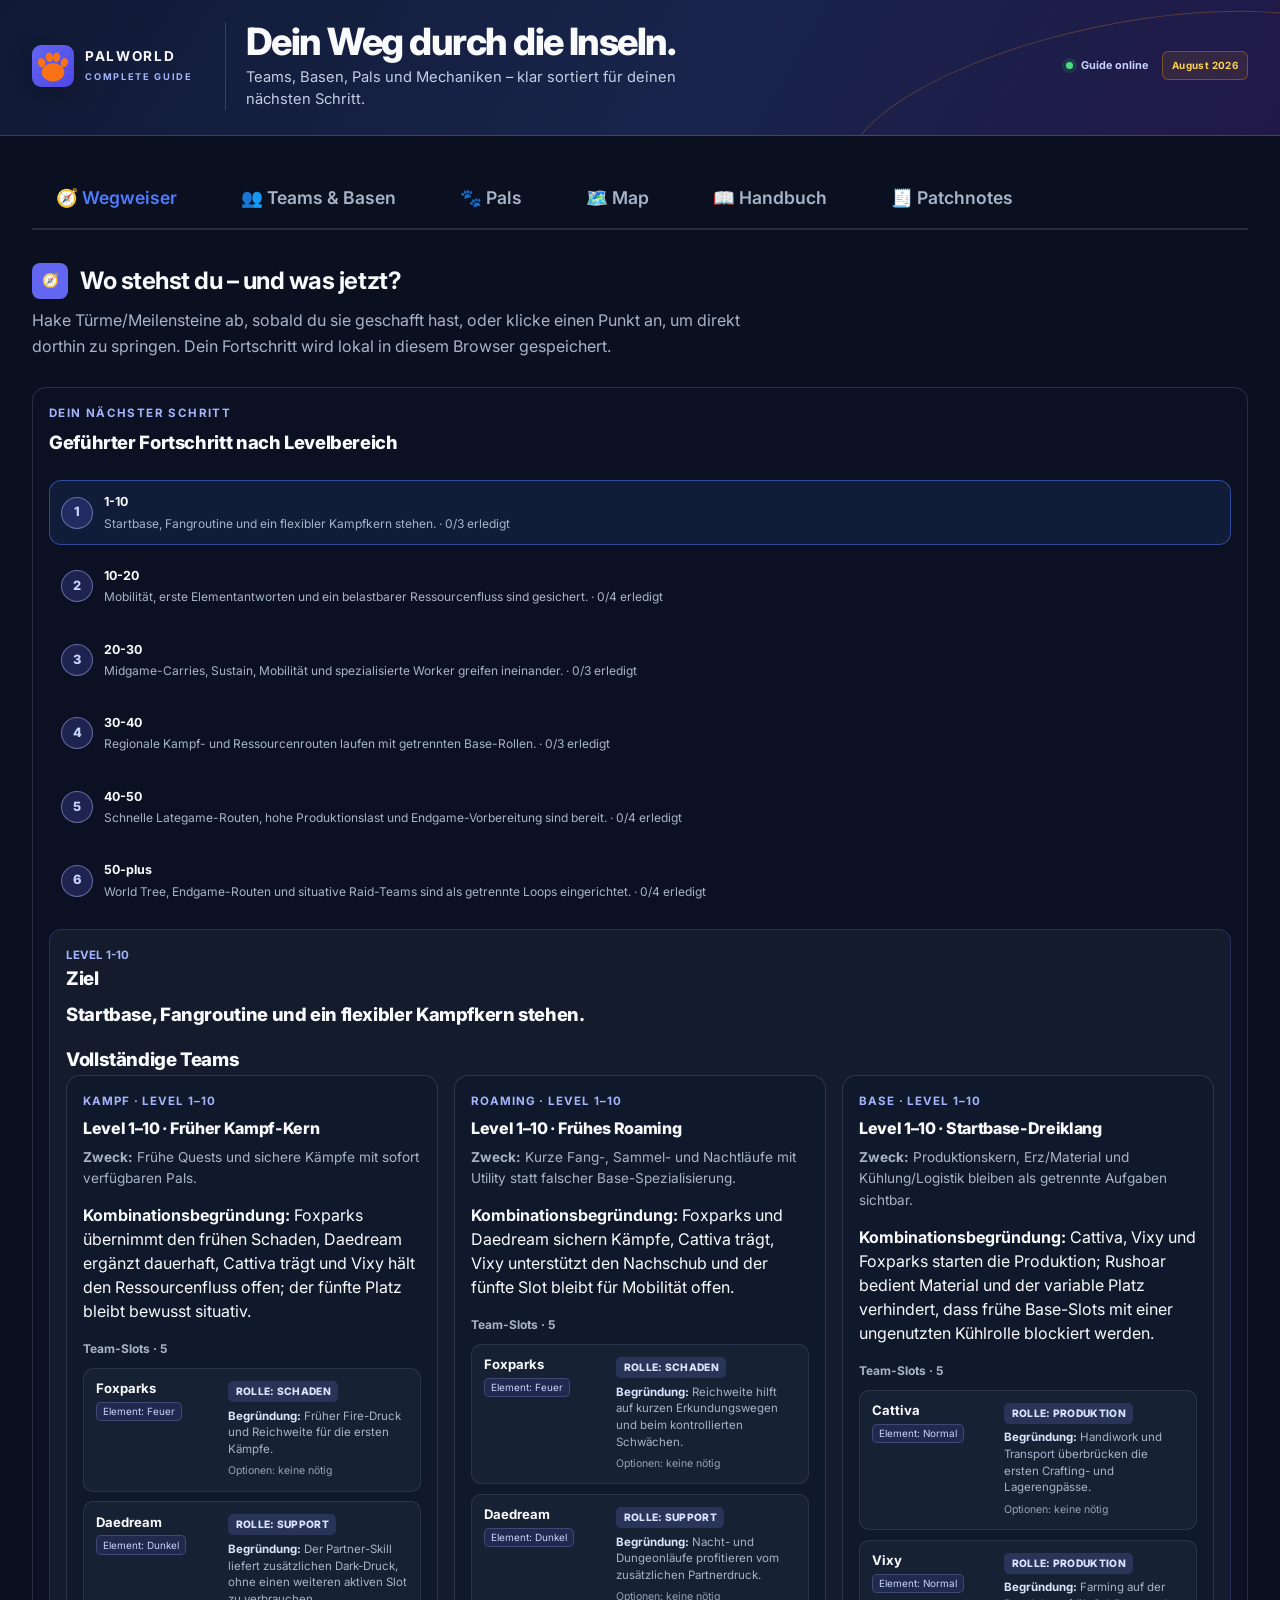
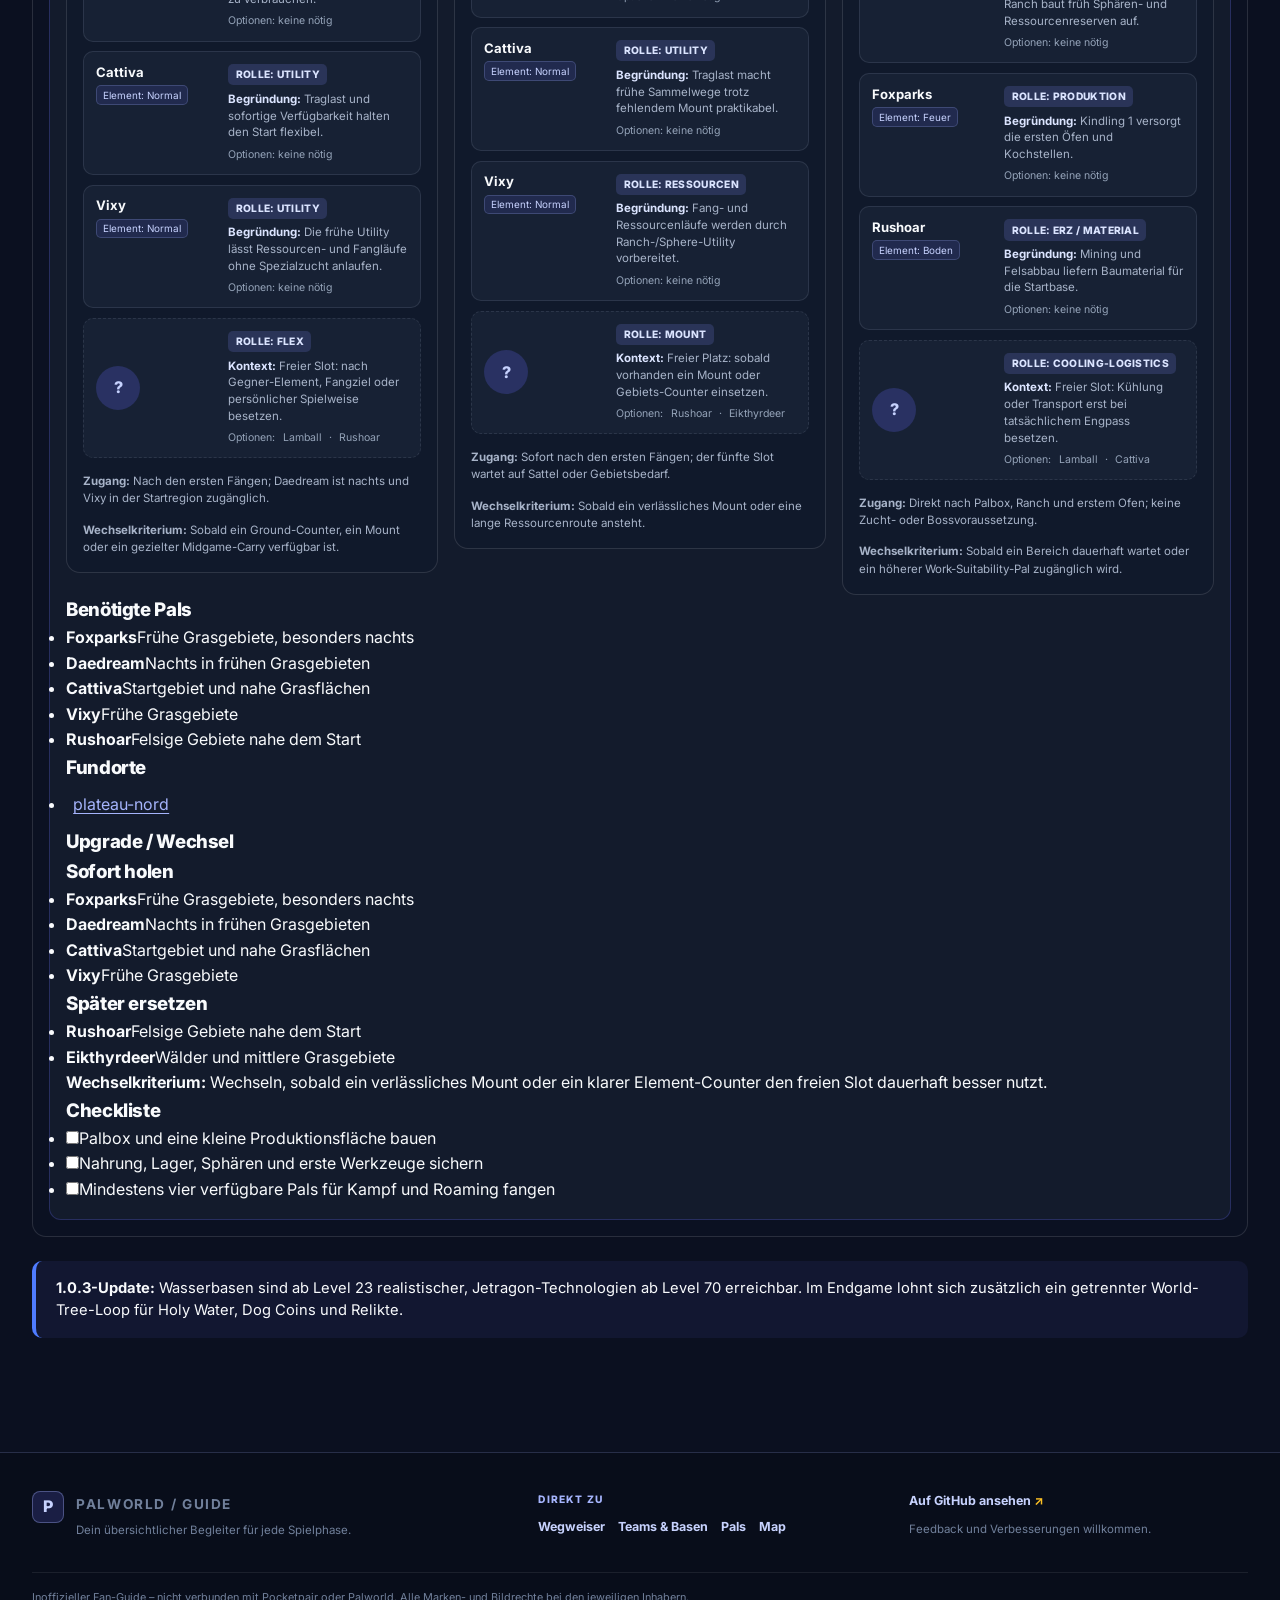
==== index.html @ 23f71d68 "fix: update consolidated base planner references" ====
<!DOCTYPE html>
<html lang="de">
<head>
    <meta charset="UTF-8">
    <meta name="viewport" content="width=device-width, initial-scale=1.0">
    <title>Palworld Komplett-Guide</title>
    <meta name="description" content="Team, Base, Standorte & Mechaniken – plus persönlicher Wegweiser durch die Hauptquest.">
    <meta name="theme-color" content="#6366F1">

    <link rel="icon" href="favicon.ico" sizes="any">
    <link rel="icon" type="image/svg+xml" href="assets/icon.svg">
    <link rel="apple-touch-icon" href="assets/icons/icon-180.png">
    <link rel="manifest" href="manifest.json">

    <link rel="preconnect" href="https://fonts.googleapis.com">
    <link rel="preconnect" href="https://fonts.gstatic.com" crossorigin>
    <link rel="stylesheet" href="https://fonts.googleapis.com/css2?family=Inter:wght@400;500;600;700;800&display=swap">
    <link rel="stylesheet" href="css/style.css">
</head>
<body>
    <header class="site-header">
        <div class="header-shell">
            <a class="site-brand" href="#wegweiser" aria-label="Palworld Guide – Startseite">
                <img src="assets/icon.svg" alt="" aria-hidden="true">
                <span><strong>PALWORLD</strong><small>COMPLETE GUIDE</small></span>
            </a>
            <div class="header-status" aria-label="Guide-Status">
                <span class="status-dot" aria-hidden="true"></span>
                <span>Guide online</span>
                <b>August 2026</b>
            </div>
            <div class="header-copy">
                <h1>Dein Weg durch die Inseln.</h1>
                <p>Teams, Basen, Pals und Mechaniken – klar sortiert für deinen nächsten Schritt.</p>
            </div>
        </div>
    </header>

    <div class="container">
        <div class="tabs">
            <button class="tab-btn active" onclick="switchTab('wegweiser')">🧭 Wegweiser</button>
            <button class="tab-btn" onclick="switchTab('teams')">👥 Teams &amp; Basen</button>
            <button class="tab-btn" onclick="switchTab('pals')">🐾 Pals</button>
            <button class="tab-btn" onclick="switchTab('locations')">🗺️ Map</button>
            <button class="tab-btn" onclick="switchTab('handbook')">📖 Handbuch</button>
            <button class="tab-btn" onclick="switchTab('patchnotes')">🧾 Patchnotes</button>
        </div>

        <!-- TAB: WEGWEISER (Questfortschritt & nächste Schritte) -->
        <div id="wegweiser" class="tab-content active">
            <h2 class="stage-title" style="margin-bottom: 0.5rem;">
                <div class="stage-badge" style="background:#6366F1;">🧭</div>
                Wo stehst du – und was jetzt?
            </h2>
            <p class="hb-intro">
                Hake Türme/Meilensteine ab, sobald du sie geschafft hast, oder klicke einen Punkt an, um direkt dorthin zu springen.
                Dein Fortschritt wird lokal in diesem Browser gespeichert.
            </p>
            <section class="level-guide-panel" aria-labelledby="levelGuideTitle">
                <div class="level-guide-panel-header">
                    <div>
                        <p class="section-eyebrow">DEIN NÄCHSTER SCHRITT</p>
                        <h2 id="levelGuideTitle">Geführter Fortschritt nach Levelbereich</h2>
                    </div>
                </div>
                <div id="guideRoadmapHost" class="guide-roadmap" aria-label="Guide-Roadmap"></div>
                <div id="levelGuideHost" aria-live="polite"></div>
            </section>
            <div class="callout callout-info guide-update-note"><strong>1.0.3-Update:</strong> Wasserbasen sind ab Level 23 realistischer, Jetragon-Technologien ab Level 70 erreichbar. Im Endgame lohnt sich zusätzlich ein getrennter World-Tree-Loop für Holy Water, Dog Coins und Relikte.</div>

        </div>

        <!-- TAB: TEAM BUILDS -->
        <div id="teams" class="tab-content">
            <section class="level-team-guide" aria-labelledby="levelTeamTitle">
                <div class="level-team-guide-header">
                    <div>
                        <p class="section-eyebrow">DEIN STANDARD-SETUP</p>
                        <h2 id="levelTeamTitle">Kampfteam nach Phase</h2>
                        <p class="hb-intro">Baue einen stabilen Kern und tausche nur einzelne Slots aus</p>
                    </div>
                </div>
                <div id="teamProgressHost" class="team-progress" aria-live="polite"></div>
            </section>
            <section class="base-planner-section" aria-labelledby="basePlannerSectionTitle">
                <h2 id="basePlannerSectionTitle" class="secondary-section-heading">Base-Planer</h2>
                <div class="base-planner-hero" aria-labelledby="basePlannerTitle">
                    <div><p class="section-eyebrow">PATCH 1.0+ · META-SETUPS</p><h3 id="basePlannerTitle">Wie viele Basen brauchst du wirklich?</h3><p>Wähle deine Anzahl an Basen. Du bekommst eine klare Rollenverteilung, passende Worker und ein Layout, das nicht an jeder Aufgabe gleichzeitig hängen bleibt.</p></div>
                    <div id="basePlanControls" class="base-plan-controls" role="group" aria-label="Anzahl der Basen"></div>
                </div>
                <div id="basePlanHost" aria-live="polite"></div>
                <div class="base-plan-legend" aria-label="Legende für Worker-Anweisungen">
                    <strong>Legende:</strong> ⛏️ Mining · ⚡ Strom · 🔥 Feuer/Öfen · 🛠️ Handwerk · 🌱 Pflanzen · 💧 Bewässerung · 📦 Transport · 🥚 Ranch · 🧪 Medizin · ❄️ Kühlung · 🌲 Holz · ✅ aktiv · ⛔ aus · 🔁 Reserve · 📍 Zielbereich
                </div>
                <div class="callout callout-info base-plan-food-note"><strong>🍲 Worker-Food:</strong> Salat aus 2× Salat + 2× Tomate am Kochtopf oder an der elektrischen Küche produzieren; in der Produktionsbase kochen und in den Futtertrog legen. Die Zuchtbase nutzt ihre Plantagen primär für Kuchen.</div>
                <div class="callout callout-info base-plan-disclaimer"><strong>Meta-Hinweis:</strong> „Beste“ Worker hängen auch von Laufwegen, Food-Kosten und Verfügbarkeit ab. Die Werte zeigen natürliche 1.0+-Spitzenwerte; Kondensation und Handbooks kommen obendrauf.</div>
            </section>
        </div>
        <!-- TAB: PALS DATABASE -->
        <div id="pals" class="tab-content">
            <p class="hb-intro">
                Das komplette Palworld-Roster – alle Pals inkl. aller Elementar-Varianten (Ignis/Cryst/Lux/Noct/Terra/
                Aqua/Primo/Botan/Gild/Ryu/Libero) mit Typ, Tier, Spielphase, Partner-Skill, Arbeits-Eignung und Fundort.
                Filterbar nach Typ, Spielphase und Nutzungskontext, sortierbar auch nach einzelner Fähigkeit.
                Das ⭐-Badge markiert ausschließlich eine aktuelle, normalisierte Meta-Empfehlung; neutrale Roster-Einträge bleiben Referenzdaten.
            </p>
            <p class="pal-meta-banner"><strong>Patch 1.0.3 / 1.0+</strong> · geprüft am 2026-08-30 · Quellenstatus und Detailansicht sind pro Pal verlinkt.</p>

            <div class="pal-panel-tabs" role="tablist" aria-label="Pal-Datenbank Ansichten">
                <button class="filter-chip active" data-pal-panel="rosterPanel" role="tab" aria-selected="true" onclick="switchPalPanel('rosterPanel', this)">📚 Vollständiger Roster</button>
                <button class="filter-chip" data-pal-panel="jobTierlistPanel" role="tab" aria-selected="false" onclick="switchPalPanel('jobTierlistPanel', this)">🏆 Job-Tierlist</button>
            </div>

            <div id="rosterPanel" class="pal-panel active">
            <div class="pals-filter-bar">
                <input type="text" id="palSearchInput" class="pals-search" aria-label="Pal-Suche" placeholder="🔍 Pal suchen…" oninput="filterPalsTable()">
                <select id="palTypeFilter" class="pals-select" aria-label="Pal-Typ filtern" onchange="filterPalsTable()">
                    <option value="all">Alle Typen</option>
                </select>
                <select id="palSortSelect" class="pals-select" aria-label="Pals sortieren" onchange="filterPalsTable()">
                    <option value="name">Sortieren: Name (A–Z)</option>
                    <option value="tier">Sortieren: Tier (S→C)</option>
                </select>
                <div class="pals-goal-chips">
                    <button class="filter-chip active" data-goal="all" onclick="setPalGoalFilter('all', this)">Alle Ziele</button>
                    <button class="filter-chip" data-goal="combat" onclick="setPalGoalFilter('combat', this)">⚔️ Kampf</button>
                    <button class="filter-chip" data-goal="worker" onclick="setPalGoalFilter('worker', this)">🏭 Worker</button>
                    <button class="filter-chip" data-goal="mount" onclick="setPalGoalFilter('mount', this)">🐎 Mount</button>
                    <button class="filter-chip" data-goal="fang" onclick="setPalGoalFilter('fang', this)">🎯 Fangen</button>
                    <button class="filter-chip" data-goal="upgrade" onclick="setPalGoalFilter('upgrade', this)">⬆️ Team-Upgrade</button>
                </div>
                <div class="pals-stage-chips">
                    <button class="filter-chip active" data-stage="all" onclick="setPalsStageFilter('all', this)">Alle</button>
                    <button class="filter-chip" data-stage="early" onclick="setPalsStageFilter('early', this)">🔵 Early</button>
                    <button class="filter-chip" data-stage="mid" onclick="setPalsStageFilter('mid', this)">🟠 Mid</button>
                    <button class="filter-chip" data-stage="late" onclick="setPalsStageFilter('late', this)">🟣 Late</button>
                    <button class="filter-chip" data-featured="1" onclick="togglePalsFeaturedFilter(this)">⭐ Nur Guide-Picks</button>
                </div>
            </div>

            <p class="pals-count" id="palsCount"></p>

            <div class="hb-table-wrap">
                <table class="hb-table pals-master-table">
                    <thead><tr><th>Pal</th><th>Typ</th><th>Tier / Einordnung</th><th>Phase</th><th>Partner-Skill</th><th>Arbeits-Eignung</th><th>Warum / beste Nutzung</th><th>Fundort</th></tr></thead>
                    <tbody id="palsTableBody"></tbody>
                </table>
            </div>
            </div>

            <div id="jobTierlistPanel" class="pal-panel" role="tabpanel">
                <div class="job-tierlist-header">
                    <div>
                        <p class="section-eyebrow">PATCH 1.0+ · META-PRAXIS</p>
                        <h2>Top 10 Pals je Job</h2>
                        <p>Die zehn besten Optionen je Job – bewertet werden nicht nur Arbeitslevel, sondern auch Laufgeschwindigkeit, Platzbedarf, Zuverlässigkeit und Community-Erfahrung.</p>
                    </div>
                    <label class="job-tier-select">Job auswählen
                        <select id="jobTierSelect" onchange="renderJobTierlist()"></select>
                    </label>
                </div>
                <p id="jobTierlistSummary" class="job-tierlist-summary"></p>
                <p class="job-tierlist-sources">Recherche/Abgleich: <a href="https://www.palmods.gg/blog/palworld-1-0-best-base-pals" target="_blank" rel="noopener noreferrer">PalMods 1.0 Base-Pals ↗</a> · <a href="https://genshinlab.com/palworld/best-craft-base-work-pals/" target="_blank" rel="noopener noreferrer">GenshinLab 1.0.3 ↗</a> · <a href="https://mobalytics.gg/gamebase/guides/palworld-best-base-pals-early-game" target="_blank" rel="noopener noreferrer">Mobalytics Early-Game ↗</a> · <a href="https://www.pcgamer.com/games/survival-crafting/palworld-best-pals/" target="_blank" rel="noopener noreferrer">PC Gamer 1.0 ↗</a></p>
                <div class="hb-table-wrap">
                    <table class="hb-table job-tierlist-table">
                        <thead><tr><th>#</th><th>Pal</th><th>Tier</th><th>Meta-Score</th><th>Arbeitslevel</th><th>Tempo</th><th>Platz</th><th>Community</th><th>Warum?</th></tr></thead>
                        <tbody id="jobTierlistBody"></tbody>
                    </table>
                </div>
            </div>
        </div>

        <!-- TAB: BASE LOCATIONS + MAP -->
        <div id="locations" class="tab-content">
            <div class="stage-section">
                <h2 class="stage-title" style="margin-bottom: 0.5rem;">
                    <div class="stage-badge" style="background:#6366F1;">🗺️</div>
                    Map – Basen &amp; Ressourcen
                </h2>
                <p style="color: var(--text-secondary); margin-bottom: 1rem; max-width: 700px;">
                    📍 Echte Weltkarte mit Pins. Zwischen Base-Standorten und Ressourcen-Hotspots umschalten,
                    Pin oder Listenkarte anklicken für Details.
                </p>

                <div class="map-mode-toggle">
                    <button class="mode-btn active" data-layer="base" onclick="setLocationLayer('base', this)">🏠 Base-Standorte</button>
                    <button class="mode-btn" data-layer="resource" onclick="setLocationLayer('resource', this)">⛏️ Ressourcen-Locations</button>
                </div>

                <div class="map-filters" id="mapFilters">
                    <button class="filter-chip active" data-filter="all" onclick="filterLocations('all', this)">Alle (15)</button>
                    <button class="filter-chip" data-filter="early" onclick="filterLocations('early', this)">🔵 Early Game</button>
                    <button class="filter-chip" data-filter="mid" onclick="filterLocations('mid', this)">🟠 Mid Game</button>
                    <button class="filter-chip" data-filter="late" onclick="filterLocations('late', this)">🟣 Late Game</button>
                    <button class="filter-chip" data-filter="safe" onclick="filterLocations('safe', this)">🟢 Raid-sicher</button>
                </div>

                <div class="map-layout">
                    <!-- REAL MAP with overlay pins -->
                    <div class="map-panel" id="realMapPanel">
                        <div class="photo-map-wrap" id="photoMapWrap">
                            <img id="realMapImg" src="assets/images/map.jpg" width="1224" height="1225" alt="Interaktive Palworld-Weltkarte mit Base- und Ressourcen-Pins" loading="lazy" decoding="async">
                            <div id="photoPinLayer" class="photo-pin-layer"></div>
                        </div>
                        <div class="map-legend" id="mapLegend">
                            <div class="legend-item"><span class="legend-dot stage-early"></span> Early Game</div>
                            <div class="legend-item"><span class="legend-dot stage-mid"></span> Mid Game</div>
                            <div class="legend-item"><span class="legend-dot stage-late"></span> Late Game</div>
                            <div class="legend-item"><span class="legend-dot stage-safe"></span> Raid-sicher</div>
                        </div>
                        <p class="map-caption">
                            Positionierung basiert auf den echten Paldeck-Koordinaten – kann je nach Zuschnitt leicht abweichen.
                        </p>
                    </div>

                    <!-- LOCATION LIST -->
                    <div class="base-list" id="baseList"></div>
                </div>
                <p class="map-caption" id="unplottableNote" style="display:none; margin-top:0.75rem;">
                    ℹ️ Nicht auf dieser Basiskarte darstellbar (liegen außerhalb des -1000/1000-Koordinatenbereichs,
                    vermutlich Feybreak-DLC-Gebiet): <strong>Hexolite S-Tier</strong> (-1067, -1428) und
                    <strong>Hexolite A-Tier</strong> (-1331, -1288 / -1174, -1268) – je 2-3 Hexolite-Knoten + 1 Öl, keine Gegner.
                </p>

                <section class="resource-database" aria-labelledby="resourceDatabaseTitle">
                    <div class="resource-database-header">
                        <div>
                            <p class="section-eyebrow">RESSOURCEN-CHECK</p>
                            <h2 id="resourceDatabaseTitle">Rohstoffe auf einen Blick</h2>
                            <p>Von der ersten Paldium-Sphäre bis zu Öl und Hexolith: Fundorte, Koordinaten und der sinnvollste Farmweg in einer kompakten Referenz.</p>
                        </div>
                        <a class="resource-source-link" href="https://thepalprofessor.com/best-base-locations/" target="_blank" rel="noopener noreferrer">Datenbasis: The Pal Professor ↗</a>
                    </div>
                    <div class="resource-table-wrap">
                        <table class="hb-table resource-table">
                            <thead><tr><th>Rohstoff</th><th>Typ</th><th>Früh sammeln</th><th>Beste dauerhafte Quelle</th><th>Fundorte / Koordinaten</th><th>Seltenheit</th></tr></thead>
                            <tbody id="resourceCatalog"></tbody>
                        </table>
                    </div>
                </section>
                <div class="callout callout-info resource-meta-update"><strong>World Tree Holy Water:</strong> Seit 1.0.3 ist es nicht mehr nur eine aktive Farm. Expeditionen, World-Tree-Fischen und große Fischteiche erzeugen es passiv; für Dog Coins bleibt der Dusty-Ravine-Mimog-Loop eine optionale Endgame-Spezialroute.</div>
                <section class="resource-route-guide" aria-labelledby="dogCoinFarmTitle">
                    <p class="section-eyebrow">ENDGAME · FARMROUTE</p>
                    <h2 id="dogCoinFarmTitle">Dog-Coin-Farm 1.0.3</h2>
                    <p class="hb-desc">Für große Mengen Dog Coins ist die Capture-Route eine starke aktive Option. Sie ergänzt die normale World-Tree-/Mimog-Farm und lohnt sich vor allem, wenn du ohnehin Mammorest fängst oder Erfahrung sammeln willst.</p>
                    <div class="hb-table-wrap"><table class="hb-table"><thead><tr><th>Schritt</th><th>Empfehlung</th><th>Warum</th></tr></thead><tbody>
                        <tr><td class="hb-name">1 · Yakumo</td><td>Yakumo mit <strong>Service Minded</strong> und möglichst <strong>Lavish Hospitality</strong> vorbereiten</td><td>Die Passives verbessern die Chance auf zusätzliche Dog Coins bei Captures; der genaue Ertrag bleibt zufallsabhängig.</td></tr>
                        <tr><td class="hb-name">2 · Ziel</td><td><strong>Mammorest</strong> im World Tree bzw. auf einer bekannten Mammorest-Route fangen</td><td>Hohe Spawn- und Drop-Chance macht die Route planbarer als einzelne Zufallsdrops.</td></tr>
                        <tr><td class="hb-name">3 · Werkzeug</td><td><strong>Beam Scatter</strong> für die Capture-Vorbereitung nutzen</td><td>Im Praxistest war es deutlich zuverlässiger als die parallel getesteten Grass Grenades und Plasma Rifle.</td></tr>
                        <tr><td class="hb-name">4 · Erwartung</td><td>Richtwert: ca. <strong>608–800 Dog Coins pro Capture</strong>; in einem Test über 10.000 in rund 30 Minuten</td><td>Das sind Praxiswerte, keine Garantie. Passives, Welt-Einstellungen und Glück verändern das Ergebnis.</td></tr>
                    </tbody></table></div>
                    <div class="callout callout-tip"><strong>Alternative:</strong> Wenn du gleichzeitig Relikte farmen willst, bleibt der <strong>Dusty-Ravine-Mimog-Loop</strong> sinnvoll. Für reine Dog Coins ist die Yakumo-Mammorest-Capture-Route die gezieltere Variante.</div>
                </section>
            </div>
        </div>

        <!-- TAB: HANDBUCH (Mechaniken-Tiefenwissen) -->
            <div id="handbook" class="tab-content">
            <h2 class="stage-title" style="margin-bottom: 0.5rem;">
                <div class="stage-badge" style="background:#6366F1;">📖</div>
                Handbuch – Pal-Mechaniken im Detail
            </h2>
            <p class="hb-intro">
                Vier oft verwechselte Systeme: Talente = Zufalls-Potenzial beim Fang. Handbooks/Fruits = dauerhafte Item-Boosts.
                Breeding = neue/bessere Pals züchten. Essence Condenser = bestehenden Pal mit Duplikaten verstärken.
                Vorweg: <strong>ein echtes „Cloning" gibt es offiziell nicht</strong>.
            </p>

                <div class="subnav">
                <button class="subnav-btn active" data-panel="hb-basics" onclick="switchSubPanel('hb-basics', this)">🧬 Pal-Basics</button>
                <button class="subnav-btn" data-panel="hb-breeding-all" onclick="switchSubPanel('hb-breeding-all', this)">🥚 Breeding</button>
                <button class="subnav-btn" data-panel="hb-combat-mounts" onclick="switchSubPanel('hb-combat-mounts', this)">⚔️ Kampf & Mounts</button>
                <button class="subnav-btn" data-panel="hb-base-econ" onclick="switchSubPanel('hb-base-econ', this)">🏭 Base & Wirtschaft</button>
                <button class="subnav-btn" data-panel="hb-tricks" onclick="switchSubPanel('hb-tricks', this)">🎮 Hidden Mechanics & Tricks</button>
            </div>
            <div id="hb-basics" class="sub-panel active">
                <div class="hb-block">
                    <h3>🧬 Was sind Talente (IVs) und warum zählen sie beim Fangen?</h3>
                    <p class="hb-desc">
                        Jeder Pal bekommt beim Fang/Schlüpfen <strong>drei versteckte Talent-Werte</strong> (HP, Attack, Defense,
                        Skala <strong>0–100</strong>) – fix, nie mehr veränderbar. Je höher, desto mehr Bonus (bis +30%) auf den
                        Stat-Zuwachs pro Level.
                    </p>
                    <div class="callout callout-info">
                        <strong>Sichtbar machen:</strong> Ohne Hilfsmittel sind Talente unsichtbar. Du brauchst die
                        <strong>Ability Glasses</strong> (Ancient Tech Level 34, 4 Ancient Tech Points; Craft: 30 Refined Ingots,
                        20 Paldium Fragments, 10 Ancient Civilization Parts, 5 Ancient Civilization Cores an der High-Quality-Werkbank).
                        Angelegt zeigen sie HP/Attack/Defense-Talent von jedem Pal in Reichweite – auch von wilden.
                    </div>
                </div>
                <section class="hb-block passive-raid-guide" aria-labelledby="passiveRaidGuideTitle">
                    <p class="section-eyebrow">PATCH 1.0.3 · ENDGAME</p>
                    <h2 id="passiveRaidGuideTitle">Passives und Raid-Builds richtig einordnen</h2>
                    <p class="hb-desc">Es gibt kein universelles Best-in-Slot-Passiv. Für Endgame-Raids zählen Bossmechanik, Element, Rolle und Überlebensfähigkeit gemeinsam.</p>
                    <div class="hb-table-wrap"><table class="hb-table"><thead><tr><th>Rolle</th><th>Priorität</th><th>Praxisregel</th></tr></thead><tbody>
                        <tr><td class="hb-name">Booster / Spieler</td><td><strong>Serenity</strong>, Stronghold Strategist, Idiosyncratic</td><td>Cooldowntempo und Heilung sind für Barrier-Phasen oft wertvoller als ein kleiner Rohschaden-Bonus.</td></tr>
                        <tr><td class="hb-name">Mount</td><td>Diamond Body, Immortality, Legend; situativ Swift/Dimensional Leap</td><td>Rückstoß- und Flinch-Schutz kann gleichzeitig Überleben und DPS erhöhen.</td></tr>
                        <tr><td class="hb-name">Raid-Armee</td><td>Element-Passiv plus Defensive</td><td>Defensive Bastigor-Armeen mit Sveus und Healing Grenades sind eine Option, aber Bellanoir Libero bleibt ein Sonderfall.</td></tr>
                    </tbody></table></div>
                    <div class="callout callout-warn"><strong>Nicht blind übernehmen:</strong> Lucky ist laut Praxistest fehlerhaft; alte Empfehlungen wie Impatient, Runner oder Ferocious sind im Endgame häufig nur Übergangslösungen.</div>
                </section>
                <section class="hb-block ultra-raid-guide" aria-labelledby="ultraRaidGuideTitle">
                    <p class="section-eyebrow">ENDGAME · BOSS-PRAXIS</p>
                    <h2 id="ultraRaidGuideTitle">Ultra-Raid: stabile Low-Grind-Route</h2>
                    <p class="hb-desc">Die defensive Variante ist ein guter Einstieg, wenn du noch keine vollständig optimierten Element-Counter gebaut hast. Sie ersetzt kein boss-spezifisches Team: besonders <strong>Bellanoir Libero</strong> kann defensive Armeen trotz Schilden schnell ausschalten.</p>
                    <div class="hb-table-wrap"><table class="hb-table"><thead><tr><th>Baustein</th><th>Setup</th><th>Praxisregel</th></tr></thead><tbody>
                        <tr><td class="hb-name">Raid-Pals</td><td>Mehrere <strong>Bastigor</strong> mit defensiven und passenden Element-Passives</td><td>Für lange Kämpfe Überleben und konstante Präsenz priorisieren; DPS nicht nur über Rohwerte beurteilen.</td></tr>
                        <tr><td class="hb-name">Spieler</td><td><strong>Sveus</strong> als Schild-/Support-Pal</td><td>Schild aktiv halten und die Bossphase beobachten, statt blind maximalen Schaden zu erzwingen.</td></tr>
                        <tr><td class="hb-name">Heilung</td><td><strong>Healing Grenades</strong> mitnehmen</td><td>Heilung zwischen gefährlichen Phasen nutzen; Ressourcenverbrauch gegen die Raid-Dauer abwägen.</td></tr>
                        <tr><td class="hb-name">Upgrade-Pfad</td><td>Danach Element-Counter, Passives, IVs und Condensing optimieren</td><td>Die defensive Route ist ein Einstieg und keine universelle Best-in-Slot-Liste für alle Ultra-Bosse.</td></tr>
                    </tbody></table></div>
                    <div class="callout callout-info"><strong>Entscheidungshilfe:</strong> Gegen einen einzelnen Boss zuerst dessen Element, Phasenmechanik und Schadensfenster prüfen. Erst danach zwischen defensiver Bastigor-Armee und spezialisiertem Counter-Team wählen.</div>
                </section>

                <div class="hb-block">
                    <h3>📏 Welche Werte sind gut?</h3>
                    <div class="hb-table-wrap">
                        <table class="hb-table">
                            <thead>
                                <tr><th>Talent-Wert</th><th>Einschätzung</th><th>Was tun?</th></tr>
                            </thead>
                            <tbody>
                                <tr><td class="hb-name">90–100</td><td>Exzellent / „perfekt"</td><td>Immer fangen, geeigneter Zuchtkandidat</td></tr>
                                <tr><td class="hb-name">70–89</td><td>Gut (ingame grün markiert)</td><td>Lohnt sich für Team & Zucht</td></tr>
                                <tr><td class="hb-name">40–69</td><td>Mittelmäßig</td><td>OK als Lückenfüller/Base-Worker</td></tr>
                                <tr><td class="hb-name">0–39</td><td>Schwach</td><td>Für Kampf/Zucht eher meiden</td></tr>
                            </tbody>
                        </table>
                    </div>
                    <div class="callout callout-tip">
                        <strong>Faustregel:</strong> Attack-Talent zuerst prüfen, wenn der Pal für Kampf oder Zucht gedacht ist –
                        bei hohem Level ist ein 75%+ Attack-Talent etwa so wertvoll wie ein zusätzliches Damage-Passiv.
                        Bei reinen Base-Workern sind Talente zweitrangig – dort zählen Work Suitability & Passives mehr.
                    </div>
                    <div class="callout callout-info">
                        <strong>Alpha-Pals lohnen sich doppelt:</strong> Sie haben nicht nur mehr HP und geben ~10× XP,
                        sondern tendieren laut Community-Auswertungen auch zu höheren Talent-Werten als normale wilde Pals –
                        deshalb werden sie gezielt als Zuchtbasis gejagt, trotz niedrigerer Fangrate (ca. ×0,7–0,77).
                    </div>
                </div>

                <div class="hb-block">
                    <h3>⚖️ Talente vs. Pal Souls – zwei getrennte Systeme</h3>
                    <div class="vs-grid">
                        <div class="vs-card">
                            <h4>🎲 Talente (IVs)</h4>
                            <ul>
                                <li>Individuell, zufällig, einmalig bei Fang/Geburt</li>
                                <li>Nicht änderbar oder aufladbar</li>
                                <li>Nur mit Ability Glasses sichtbar</li>
                                <li>Wirkt multiplikativ auf Stat-Zuwachs pro Level</li>
                            </ul>
                        </div>
                        <div class="vs-divider">VS</div>
                        <div class="vs-card">
                            <h4>🗿 Pal Souls (Statue of Power)</h4>
                            <ul>
                                <li>Verbrauchsmaterial, gezielt investierbar</li>
                                <li>+3% pro Stufe, bis Stufe 20 = <strong>+60%</strong> auf HP/ATK/DEF/Work Speed</li>
                                <li>Kostet ca. 52 Souls pro Stat auf Max (≈208 für alle vier)</li>
                                <li>Gegen Goldmünzen zurücksetzbar</li>
                            </ul>
                        </div>
                    </div>
                    <div class="callout callout-warn">
                        <strong>Wichtig:</strong> Der passende Pal hängt vom jeweiligen Einsatzzweck ab –
                        gutes Talent + hohe Statue-of-Power-Stufe + volles Condensing (siehe unten) + starke Passives.
                        Eins davon reicht nicht.
                    </div>
                </div>
            
                <div class="hb-section-divider"></div>
                <div class="hb-block">
                    <h3>📚 Drei verschiedene Item-Familien, oft verwechselt</h3>
                    <p class="hb-desc">
                        „Handbook" und „Manual" klingen gleich, sind aber drei komplett getrennte Systeme:
                    </p>
                    <div class="hb-table-wrap">
                        <table class="hb-table">
                            <thead>
                                <tr><th>Item</th><th>Wirkung</th><th>Herkunft</th><th>Limit</th></tr>
                            </thead>
                            <tbody>
                                <tr>
                                    <td class="hb-name">Applied Handbook<br><small style="color:var(--text-tertiary)">(12 Typen)</small></td>
                                    <td>+1 auf <strong>eine</strong> Work Suitability (Mining, Kindling, Handiwork, …), dauerhaft an den Pal gebunden</td>
                                    <td>Medal Merchant (Arena), 300 Dog Coins/Stück, unbegrenzt vorrätig</td>
                                    <td>Cap Level 10 je Job (natürlicher Max-Wert meist 4–8)</td>
                                </tr>
                                <tr>
                                    <td class="hb-name">Training Manual<br><small style="color:var(--text-tertiary)">(S/M/L/XL)</small></td>
                                    <td>Reine <strong>EXP-Spritze</strong> (S ≈ 200 EXP bis XL ≈ 10.000+ EXP) – kein direkter Statbonus</td>
                                    <td>Syndicate-Gegner-Drops, Schatzkisten, Bellanoir-Raid</td>
                                    <td>Kein Cap – wirkt wie normale EXP</td>
                                </tr>
                                <tr>
                                    <td class="hb-name">IV-Fruits<br><small style="color:var(--text-tertiary)">(Life/Power/Stout)</small></td>
                                    <td>+10 permanent auf den versteckten HP-/Attack-/Defense-Talent-Wert des Pals</td>
                                    <td>Endgame-Boss-Drops (Moon Lord, Bellanoir Libero, Blazamut Ryu, Hartalis, Xenolord ~33%), Arena-Shop (100 Battle Tickets), Medal Merchant (200 Dog Coins)</td>
                                    <td>Cap 100 pro Stat → max. 10 Früchte je Statwert und Pal</td>
                                </tr>
                            </tbody>
                        </table>
                    </div>
                </div>

                <div class="hb-block">
                    <h3>🎯 Wann setze ich was ein?</h3>
                    <div class="stage-flow">
                        <div class="stage-flow-item sf-early">
                            <span class="sf-label">Early Game</span>
                            <p>Nichts davon priorisieren. Dog Coins und Materialien sind knapp – investiere sie in Basis-Ausbau statt in Items für Pals, die du eh bald ersetzt.</p>
                        </div>
                        <div class="stage-flow-item sf-mid">
                            <span class="sf-label">Mid Game</span>
                            <p>Erste <strong>Handbooks</strong> gezielt auf feste Basis-Spezialisten, deren Job schwer durch bessere Pals zu ersetzen ist (z.B. seltene Kindling-Pals).</p>
                        </div>
                        <div class="stage-flow-item sf-late">
                            <span class="sf-label">Late Game</span>
                            <p><strong>IV-Fruits</strong> ausschließlich auf dein finales 3–5-köpfiges Kampfteam, da sie extrem limitiert sind. Restliche Handbooks für Base-Vollausbau.</p>
                        </div>
                    </div>
                    <div class="callout callout-tip">
                        <strong>Reihenfolge sparen:</strong> Erst kostenlosen <strong>Pal Condensing</strong>-Bonus auf Work Suitability
                        mitnehmen (siehe Condensation-Tab), bevor du teure Handbooks für die letzten fehlenden Punkte kaufst.
                    </div>
                </div>
            
                <div class="hb-section-divider"></div>
                <div class="hb-block">
                    <h3>💠 Was macht der Pal Essence Condenser?</h3>
                    <p class="hb-desc">
                        Der Condenser (Ancient Tech Level 14) opfert Duplikate derselben Art, um einen Ziel-Pal auf bis zu
                        <strong>4 Sterne</strong> hochzustufen. Geopferte Pals sind unwiderruflich weg; das Rank-Level vererbt
                        sich <strong>nicht</strong> – Nachwuchs startet immer bei ★0.
                    </p>
                </div>

                <div class="hb-block">
                    <h3>📈 Warum das für Base-Worker so wichtig ist</h3>
                    <p class="hb-desc">
                        Work-Suitability skaliert <strong>exponentiell</strong>: Handiwork-Output steigt von Level 5 auf 10 um
                        das 13,5-Fache. Condensing ist ein wichtiger Hebel für Endgame-Automatisierung.
                    </p>
                    <div class="callout callout-tip">
                        <strong>Priorität:</strong> Condense nur feste <strong>Ein-Job-Spezialisten</strong> voll aus
                        (dein passender Kindling-, Mining- oder Handiwork-Pal). Für generische Lastenträger/Common-Pals
                        lohnt sich der Aufwand nicht.
                    </div>
                </div>

                <div class="hb-block">
                    <h3>⚔️ Wichtigkeit für Kampf-Pals</h3>
                    <p class="hb-desc">
                        Moderat: +20% Stats bei ★4 ist spürbar, aber keine zusätzlichen Skill-Slots. Oft relevanter: Partner-Skill
                        auf Level 5. Lohnt sich primär fürs <strong>feste Raid-/Boss-Team</strong> – erst nachdem Passives per Zucht optimiert sind.
                    </p>
                </div>

                <div class="hb-block">
                    <h3>🗓️ Timing</h3>
                    <div class="stage-flow">
                        <div class="stage-flow-item sf-early">
                            <span class="sf-label">Early Game</span>
                            <p>Kaum Condensing. Deine aktuellen Pals werden bald ersetzt – hebe Duplikate lieber für Zucht auf.</p>
                        </div>
                        <div class="stage-flow-item sf-mid">
                            <span class="sf-label">Mid Game</span>
                            <p>Haupt-Kampf-/Reit-Pal auf ★2–★3 bringen. Erste Basis-Spezialisten mit guten Passives beginnen.</p>
                        </div>
                        <div class="stage-flow-item sf-late">
                            <span class="sf-label">Late Game</span>
                            <p>Volles ★4 nur fürs endgültige Team. Alternative für seltene Pals: <strong>Starfruit</strong> (~750 Dog Coins für kompletten 0→4★-Sprung ohne Zucht).</p>
                        </div>
                    </div>
                </div>

                <div class="hb-block condensation-guide-block">
                    <h3>💠 Pal Essence Condenser – Upgrade-Guide</h3>
                    <p class="hb-desc">Der Condenser verbraucht nur Duplikate derselben Art. Starte erst, wenn der Pal bereits die gewünschten Passives, Talente und die endgültige Rolle hat: Verbrauchte Pals sind weg und Passives werden nicht übertragen.</p>
                    <div class="hb-table-wrap">
                        <table class="hb-table">
                            <thead><tr><th>Upgrade</th><th>Zusätzliche Duplikate</th><th>Wann lohnt es sich?</th></tr></thead>
                            <tbody>
                                <tr><td class="hb-name">0→1★</td><td>4 Duplikate</td><td>Früher, wenn der Pal dauerhaft bleibt; sonst sparen.</td></tr>
                                <tr><td class="hb-name">1→2★</td><td>8 Duplikate</td><td>Midgame für feste Ranch-, Worker- oder Mount-Pals.</td></tr>
                                <tr><td class="hb-name">2→3★</td><td>12 Duplikate</td><td>Erst nach gesicherten Passives und stabiler Zuchtlinie.</td></tr>
                                <tr><td class="hb-name">3→4★</td><td>24 Duplikate</td><td>Endgame für den finalen Worker, Ranch-Pal oder Kampf-Pal.</td></tr>
                            </tbody>
                        </table>
                    </div>
                    <div class="stage-flow">
                        <div class="stage-flow-item sf-early"><span class="sf-label">1 · Erst sichern</span><p>Je eine perfekte Zuchtlinie und ein Reserve-Pal behalten. Keine Eltern, seltenen Varianten oder guten IVs verfüttern.</p></div>
                        <div class="stage-flow-item sf-mid"><span class="sf-label">2 · Wirtschaft zuerst</span><p><strong>Chikipi → Mozzarina → Beegarde</strong> für Ranch-Drops, danach Dandilord, Shaolong, Renjishi, Solenne, Aegidron, Silvance und Bastigor für feste Base-Jobs.</p></div>
                        <div class="stage-flow-item sf-late"><span class="sf-label">3 · Finalisieren</span><p>★3 ist der sinnvolle Zwischenstopp. ★4 erst auf den endgültigen Worker/Ranch-Pal oder das finale Kampfteam; pro ★4 werden insgesamt 48 Pals derselben Art benötigt.</p></div>
                    </div>
                    <div class="callout callout-tip"><strong>Merksatz:</strong> Erst züchten, dann kondensieren, danach Work-Handbooks einsetzen. Für seltene Pals lieber Starfruit aufheben, statt eine unfertige Linie zu opfern.</div>
                    <p class="map-caption">Kosten und Effekte gegengeprüft mit <a href="https://palworld.wiki.gg/wiki/Pal_Essence_Condenser" target="_blank" rel="noopener noreferrer">Palworld Wiki – Pal Essence Condenser ↗</a> und <a href="https://www.palmods.gg/guides/whats-new/work-suitability" target="_blank" rel="noopener noreferrer">PalMods Work Suitability ↗</a>.</p>
                </div>
            
            </div>
            <div id="hb-breeding-all" class="sub-panel">
                <div class="hb-block">
                    <div class="callout callout-warn">
                        <strong>Kurz vorweg:</strong> Ein offizielles „Cloning" (1:1-Kopie eines Pals inkl. Talenten &
                        Passives) gibt es in Palworld <strong>nicht</strong>. Was oft dafür gehalten wird, ist der
                        <strong>Pal Essence Condenser</strong> – der macht aber keine Kopie, sondern verschmilzt
                        Duplikate zu einem stärkeren Original (Details im Condensation-Tab). Der einzige Weg zu einem
                        besseren/neuen Pal ist <strong>Breeding</strong>.
                    </div>
                </div>

                <div class="hb-block">
                    <h3>🥚 Breeding – Grundmechanik</h3>
                    <p class="hb-desc">
                        Die <strong>Breeding Farm</strong> (ab Base-Level 19) nimmt zwei Pals unterschiedlichen Geschlechts auf,
                        die mit Kuchen-Nachschub etwa alle 5 Minuten ein Ei legen. Zwei gleiche Arten ergeben wieder dieselbe Art,
                        unterschiedliche Arten kombinieren sich zu einer dritten. Ausbrütezeit: 3–72 Std., je nach Ei-Größe und Temperatur-Komfort im Inkubator.
                    </p>
                </div>

                <div class="hb-block">
                    <h3>🧬 Wie werden Talente vererbt?</h3>
                    <p class="hb-desc">
                        Das Spiel rollt zunächst, wie viele Talent-Werte von den Eltern übernommen werden; übrige Werte entstehen neu.
                        Selbst zwei perfekte Eltern garantieren keinen perfekten Nachwuchs. Strategie: mit zwei geeigneten Eltern züchten,
                        den passenden Nachwuchs behalten und wiederholen („Zucht-Leiter"). Exakte Prozentwerte sind nicht zuverlässig aus
                        den verfügbaren Spieldaten ableitbar.
                    </p>
                </div>

                <div class="hb-block">
                    <h3>✨ Wie werden Passive Skills vererbt?</h3>
                    <p class="hb-desc">
                        Beide Eltern bringen zusammen einen Passive-Pool mit. Das Spiel rollt, wie viele Passives daraus vererbt werden;
                        freie Slots können zusätzlich zufällige Passives erhalten. Die oft zitierten festen Prozentwerte sind nicht aus den
                        Spieldaten belegt. Deshalb: Eltern <strong>nur</strong> mit den gewünschten Passives ausstatten, sonst sinkt die Trefferchance.
                    </p>
                    <div class="callout callout-tip">
                        <strong>1.0.3-Praxis:</strong> Legend + Musclehead + Ferocious können je nach Kampfziel sinnvoll sein.
                        Lucky nicht blind einplanen: laut Praxistest ist der Effekt fehlerhaft.
                        Manche seltenen Passives (Lucky, Legend, Kaiser/Emperor-Varianten) sind nicht mutierbar – die müssen von
                        einem Elternteil geerbt werden, der sie bereits besitzt.
                    </div>
                </div>

                <div class="hb-block breeding-rules-update">
                    <p class="section-eyebrow">1.0 · AKTUELLE ZUCHTREGELN</p>
                    <h3>🧭 So planst du eine Zuchtlinie</h3>
                    <div class="hb-table-wrap"><table class="hb-table"><thead><tr><th>Regel</th><th>Was sie für deine Route bedeutet</th></tr></thead><tbody>
                        <tr><td class="hb-name">Art ist deterministisch</td><td>Das Elternpaar liefert immer dieselbe Art. Vor einer großen Kuchencharge zuerst eine Paarung im aktuellen Calculator bestätigen.</td></tr>
                        <tr><td class="hb-name">Self-only</td><td>Einige Endgame-Pals können nur mit zwei Exemplaren derselben Art vermehrt werden. Männchen und Weibchen zuerst sichern.</td></tr>
                        <tr><td class="hb-name">Passive-Trägerlinie</td><td>Gewünschte Passives zuerst auf saubere Eltern bringen, danach auf den Ziel-Pal übertragen. Zusätzliche unerwünschte Passives verdünnen den Pool.</td></tr>
                        <tr><td class="hb-name">Special Cake</td><td>Für Passive-Projekte priorisieren: Laut aktueller Datenauswertung erzwingt es vier geerbte Passives und überträgt aktive Skills.</td></tr>
                        <tr><td class="hb-name">Nach jedem Patch prüfen</td><td>Ein Test-Ei vor der Vollproduktion ausbrüten; 1.0 hat viele Combo-Werte gegenüber Early Access verändert.</td></tr>
                    </tbody></table></div>
                    <div class="callout callout-info"><strong>Empfohlene Reihenfolge:</strong> Kuchenbasis → Beegarde → Yakumo-Passive-Linie → Engpass-Worker wie Anubis/Suzaku/Azurobe → finales Kampf- oder World-Tree-Projekt.</div>
                </div>

                <div class="hb-block breeding-route-block">
                    <h3>🧭 Optimale Breeding-Reihenfolge</h3>
                    <p class="hb-desc">Kuratiert auf die wichtigsten 1.0+-Projekte: erst Kernpals und Base-Spezialisten, dann Support/Passives und zuletzt Mounts sowie seltene Varianten. Exakte Elternpaare vor dem Kuchenlauf im Calculator prüfen.</p>
                    <div id="breedingRouteHost"></div>
                </div>

                <div class="hb-block">
                    <h3>⏱️ Breeding beschleunigen</h3>
                    <div class="hb-table-wrap">
                        <table class="hb-table">
                            <thead><tr><th>Maßnahme</th><th>Effekt</th></tr></thead>
                            <tbody>
                                <tr><td class="hb-name">Vegetable Cake</td><td>Erzeugt teils 2 Eier gleichzeitig</td></tr>
                                <tr><td class="hb-name">Extravagant Vegetable Cake</td><td>Erhöht die Mutationschance; die oft genannte Basisrate von 1% ist nicht zuverlässig aus den Spieldaten ableitbar.</td></tr>
                                <tr><td class="hb-name">Mushroom Cake</td><td>Verbessert leicht die resultierenden Talent-Werte</td></tr>
                                <tr><td class="hb-name">Special Cake</td><td>Erhöht Chance auf mehrfache Passive-Vererbung</td></tr>
                                <tr><td class="hb-name">Braloha im Team</td><td>Beschleunigt Zucht-Vorgänge allgemein</td></tr>
                                <tr><td class="hb-name">Ancient Hatchery (Tech 76)</td><td>Automatisiert Ei-Produktion & Inkubation komplett, erhöht Vererbungsrate seltener Skills</td></tr>
                            </tbody>
                        </table>
                    </div>
                </div>
            </div>
            
            <div id="hb-combat-mounts" class="sub-panel">
                <div class="hb-block">
                    <h3>🥊 Kampf-Grundlagen</h3>
                    <ul style="margin:0; padding-left:1.2rem; line-height:1.9; color:var(--text-secondary);">
                        <li>Aktive Party-Pals nehmen 25% weniger Schaden</li>
                        <li>Super-effektive Treffer: +50% Schaden / resistente Treffer: -33% Schaden</li>
                        <li>Headshots: +50% Schaden / Treffer auf Schwachstelle: -50% (bei „Weak"-Zonen)</li>
                        <li>Eigenes Element in Party = +20% Schadensbonus für den Pal</li>
                        <li>Schild-Regeneration: 25 Sekunden nach letztem Treffer</li>
                        <li>Schlafende Pals nehmen 3-fachen Schaden (nur beim allerersten Treffer)</li>
                        <li>Gegen den Uhrzeigersinn ausweichen = besseres Tracking/Handling</li>
                        <li>Cancel oder Waffenwechsel = Grapple Launch auslösen</li>
                    </ul>
                </div>
            </div>
            
            <div id="hb-base-econ" class="sub-panel">
                <div class="hb-block">
                    <h3>⚙️ Das 17-Stufen-Prioritätssystem</h3>
                    <p class="hb-desc">
                        Base-Pals wählen ihre nächste Aufgabe nicht zufällig – das Spiel hat eine feste Rangfolge
                        (1 = wird zuerst erledigt). Icons unten sind die echten, von der Quelle
                        heruntergeladenen Original-Icons.
                    </p>
                    <div class="hb-table-wrap">
                        <table class="hb-table">
                            <thead><tr><th>Priorität</th><th>Icon</th><th>Aufgabe</th></tr></thead>
                            <tbody>
                                <tr><td class="hb-name">1</td><td>—</td><td>Verteidigung</td></tr>
<tr><td class="hb-name">2</td><td>—</td><td>Wiederbelebung, Feuer löschen</td></tr>
<tr><td class="hb-name">3</td><td><img src="[data-uri]" alt="handiwork" style="width:20px;height:20px;vertical-align:-4px;margin-right:4px;"></td><td>Konstruktion</td></tr>
<tr><td class="hb-name">4</td><td><img src="[data-uri]" alt="farming" style="width:20px;height:20px;vertical-align:-4px;margin-right:4px;"></td><td>Weiden (Ranching)</td></tr>
<tr><td class="hb-name">5</td><td><img src="[data-uri]" alt="electricity" style="width:20px;height:20px;vertical-align:-4px;margin-right:4px;"></td><td>Stromerzeugung</td></tr>
<tr><td class="hb-name">6</td><td><img src="[data-uri]" alt="kindling" style="width:20px;height:20px;vertical-align:-4px;margin-right:4px;"></td><td>Schmelzen, Heizen</td></tr>
<tr><td class="hb-name">7</td><td><img src="[data-uri]" alt="kindling" style="width:20px;height:20px;vertical-align:-4px;margin-right:4px;"></td><td>Kochen</td></tr>
<tr><td class="hb-name">8</td><td><img src="[data-uri]" alt="gathering" style="width:20px;height:20px;vertical-align:-4px;margin-right:4px;"><img src="[data-uri]" alt="transporting" style="width:20px;height:20px;vertical-align:-4px;margin-right:4px;"></td><td>Farm-Sammlung, Nahrungstransport</td></tr>
<tr><td class="hb-name">9</td><td><img src="[data-uri]" alt="planting" style="width:20px;height:20px;vertical-align:-4px;margin-right:4px;"><img src="[data-uri]" alt="watering" style="width:20px;height:20px;vertical-align:-4px;margin-right:4px;"></td><td>Pflanzen, Bewässerung</td></tr>
<tr><td class="hb-name">10</td><td><img src="[data-uri]" alt="medicine" style="width:20px;height:20px;vertical-align:-4px;margin-right:4px;"><img src="[data-uri]" alt="watering" style="width:20px;height:20px;vertical-align:-4px;margin-right:4px;"></td><td>Medizinherstellung, Bewässerung (Mühle)</td></tr>
<tr><td class="hb-name">11</td><td><img src="[data-uri]" alt="handiwork" style="width:20px;height:20px;vertical-align:-4px;margin-right:4px;"></td><td>Handwerk (Handiwork)</td></tr>
<tr><td class="hb-name">12</td><td><img src="[data-uri]" alt="mining" style="width:20px;height:20px;vertical-align:-4px;margin-right:4px;"><img src="[data-uri]" alt="lumbering" style="width:20px;height:20px;vertical-align:-4px;margin-right:4px;"></td><td>Abbau (Knoten), Holzfällen (Bäume)</td></tr>
<tr><td class="hb-name">13</td><td><img src="[data-uri]" alt="mining" style="width:20px;height:20px;vertical-align:-4px;margin-right:4px;"><img src="[data-uri]" alt="lumbering" style="width:20px;height:20px;vertical-align:-4px;margin-right:4px;"></td><td>Abbau (Stätten/Sites), Holzfällen (Stätten)</td></tr>
<tr><td class="hb-name">14–17</td><td><img src="[data-uri]" alt="transporting" style="width:20px;height:20px;vertical-align:-4px;margin-right:4px;"><img src="[data-uri]" alt="gathering" style="width:20px;height:20px;vertical-align:-4px;margin-right:4px;"></td><td>Transport &amp; Sammlung (niedrigste Priorität)</td></tr>
                            </tbody>
                        </table>
                    </div>
                    <p class="hb-desc" style="margin-top:0.75rem;">
                        <img src="[data-uri]" alt="cooling" style="width:20px;height:20px;vertical-align:-4px;margin-right:4px;"> <strong>Cooling</strong> wird auf der Quellseite separat behandelt – niedrigste
                        Priorität, siehe „Teams &amp; Basen" → Base-Planer, Kapitel „3 verschiedene Cooling-Jobs".
                    </p>
                    <div class="callout callout-warn">
                        <strong>Praktische Konsequenz:</strong> Transport steht ganz unten – wenn ein Pal Transport-Skill
                        aktiviert hat, aber auch andere Skills, wird er selten wirklich transportieren, solange es andere
                        Arbeit gibt. Deshalb Transport nur bei dedizierten Transport-Pals aktiv lassen.
                    </div>
                </div>
            
                <div class="hb-section-divider"></div>
                <div class="hb-block">
                    <h3>⚡ Base-Management: „Work Hard“ &amp; Pal-Gesundheit</h3>
                    <p class="hb-desc">
                        Optimaler Durchsatz in der Basis durch das <strong>Work Hard-Setup</strong> am Überwachungsstand (Monitoring Stand) in Kombination mit <strong>Salat</strong> als Standardfutter und richtiger Notfall-Medizin.
                    </p>
                    <div class="stage-flow">
                        <div class="stage-flow-item sf-early">
                            <span class="sf-label">1 · Überwachungsstand</span>
                            <p>Stelle am Überwachungsstand <strong>„Hart arbeiten“ (Work Hard)</strong> ein (+30% Arbeitsgeschwindigkeit). Das erhöht den Output, verbraucht aber mehr SAN.</p>
                        </div>
                        <div class="stage-flow-item sf-mid">
                            <span class="sf-label">2 · Salat als Hauptfutter</span>
                            <p>Verfüttere dauerhaft <strong>Salat (Salad)</strong> im Futtertrog (+11 SAN, verlässlich satt + <strong>+30% Tempo-Buff</strong> für 5 Min.). Fängt den SAN-Verlust effektiv ab.</p>
                        </div>
                        <div class="stage-flow-item sf-late">
                            <span class="sf-label">3 · Automatisches Heil-Regal</span>
                            <p>Baue ein <strong>Medicine Rack (Medizingestell)</strong> und befülle es mit Medizin. Kranke Base-Pals gehen dann <strong>vollautomatisch</strong> dorthin und heilen sich selbst!</p>
                        </div>
                    </div>

                    <div class="hb-table-wrap" style="margin-top:1rem;">
                        <table class="hb-table">
                            <thead><tr><th>Krankheit / Symptom</th><th>Spezifisches Heilmittel</th><th>Automatischer Heilungsweg</th></tr></thead>
                            <tbody>
                                <tr><td class="hb-name">Erkältung &amp; Verstauchung</td><td><strong>Minderwertige Medizin</strong> (Low-Grade)</td><td>Ins <strong>Medicine Rack</strong> legen (Pal nimmt es selbst) oder manuell per <code>F</code> füttern</td></tr>
                                <tr><td class="hb-name">Magengeschwür &amp; Knochenbruch</td><td><strong>Medizin</strong> (Medical Supplies)</td><td>Ins <strong>Medicine Rack</strong> legen (Pal nimmt es selbst) oder manuell per <code>F</code> füttern</td></tr>
                                <tr><td class="hb-name">Depressiv &amp; Geschwächt</td><td><strong>Hochwertige Medizin</strong> (High-Grade)</td><td>Ins <strong>Medicine Rack</strong> legen (Pal nimmt es selbst) oder manuell per <code>F</code> füttern</td></tr>
                                <tr><td class="hb-name">Ohnmächtig / K.O. (HP 0)</td><td><strong>10 Minuten in Palbox legen</strong></td><td>Palbox Cooldown abwarten</td></tr>
                            </tbody>
                        </table>
                    </div>
                    <div class="callout callout-tip">
                        <strong>💡 Medicine Rack (Automatische Heilung):</strong> Sobald du ein <strong>Medicine Rack</strong> in der Basis aufstellst und mit Medizin befüllst, bedienen sich kranke oder verletzte Base-Pals bei Bedarf komplett selbstständig. Manuelles Füttern ist dann nur noch für Pals in deinem aktiven Team nötig!
                    </div>
                </div>
            
                <div class="hb-section-divider"></div>
                <div class="hb-block">
                    <h3>💰 Geld verdienen nach Spielphase</h3>
                    <div class="stage-flow">
                        <div class="stage-flow-item sf-early">
                            <span class="sf-label">Early Game (Lv 1-20)</span>
                            <p>Grilled Berries (10 Gold/Stück), Nägel herstellen &amp; verkaufen (20 Gold/Stück),
                            Dungeon-Loot + Lotus-Blüten (5.000–10.000 Gold pro Run). Tipp: Rushoar mit Sattel (ab Lv6)
                            baut riesige Paladium-Knoten in Dungeons ab (~160–240 Paladium/Run), z.B. 25.000 Gold aus
                            nur 2 Dungeon-Runs via Lotus-Verkauf.</p>
                        </div>
                        <div class="stage-flow-item sf-mid">
                            <span class="sf-label">Mid Game (Lv 20-40)</span>
                            <p>Mau in der Ranch als passiver Gold-Generator, Scrap-Pile-Looting (200–2.500 Gold je nach
                            Gebiet), Salat-Produktion (120 Gold/Stück).</p>
                        </div>
                        <div class="stage-flow-item sf-late">
                            <span class="sf-label">Late Game (Lv 44+)</span>
                            <p>Legendary Pal Spheres craften &amp; verkaufen (4.520 Gold/Stück). <strong>Gold Coin Press</strong>
                            (ab Tech Level 48): 1 Metall-Ingot = 100 Gold, unendlich skalierbar mit Metal-Produktion.
                            Mass-Butchering von Jet Dragon/Shadowbeak für Cores/Manuals + wertvolle Item-Drops.</p>
                        </div>
                    </div>
                    <div class="callout callout-tip">
                        <strong>Hang Trap (Human Capture):</strong> Benötigt nur Holz + Stein und funktioniert praktisch
                        überall im Feld – fängt Menschen (Händler, Schwarzmarkthändler). Ermöglicht leichteres Farmen
                        von Gold Coins &amp; Keys, die sich direkt am eigenen Lager gegen Items/Pals eintauschen lassen.
                    </div>
                </div>
            
            
                <div class="hb-section-divider"></div>
                <div class="hb-block">
                    <h3>⛏️ Resource-Level-Gates (Übersicht)</h3>
                    <div class="hb-table-wrap">
                        <table class="hb-table">
                            <thead><tr><th>Ressource</th><th>Mining-Level nötig</th><th>Verarbeitung freigeschaltet</th></tr></thead>
                            <tbody>
                                <tr><td class="hb-name">Erz</td><td>2</td><td>Iron Bars ab Lv10, Erz-Mine ab Lv24 (langsamer bis Lv39-Upgrade)</td></tr>
                                <tr><td class="hb-name">Sulfur</td><td>2</td><td>Gunpowder ab Lv21, Sulfur-Mine ab Lv46</td></tr>
                                <tr><td class="hb-name">Kohle</td><td>3</td><td>Refined Ingots ab Lv34, Kohle-Mine ab Lv42</td></tr>
                                <tr><td class="hb-name">Pure Quartz</td><td>3</td><td>Circuit Boards ab Lv35</td></tr>
                                <tr><td class="hb-name">Öl</td><td>–</td><td>Crude Oil Extractor ab Lv50</td></tr>
                                <tr><td class="hb-name">Hexolite</td><td>3</td><td>Furnace-Anforderung ab Lv56</td></tr>
                            </tbody>
                        </table>
                    </div>
                </div>
            </div>
            <div id="hb-tricks" class="sub-panel">
                <div class="hb-block">
                    <h3>🏃 Movement &amp; Inventar</h3>
                    <ul style="margin:0; padding-left:1.2rem; line-height:1.9; color:var(--text-secondary);">
                        <li><strong>Overencumbered-Trick:</strong> Item anklicken &amp; halten, aus dem UI ziehen, dann Tab drücken → frei bewegen trotz Überladung (Fast Travel funktioniert dabei aber nicht)</li>
                        <li><strong>Grapple Gun Reset:</strong> Grappling Hook aus dem Inventar tauschen setzt den Cooldown zurück → nahezu Dauer-Klettern möglich</li>
                        <li>Gegen den Uhrzeigersinn ausweichen = besseres Boss-Tracking</li>
                    </ul>
                </div>
                <div class="hb-block">
                    <h3>🍲 Food-Management</h3>
                    <ul style="margin:0; padding-left:1.2rem; line-height:1.9; color:var(--text-secondary);">
                        <li>Essen aus Kochtöpfen NICHT direkt aufnehmen, solange nicht benötigt → verhindert Verderben</li>
                        <li>Sortier-Trick: Inventar sortieren refresht den Verderb-Timer auf Lebensmitteln</li>
                    </ul>
                </div>
                <div class="hb-block">
                    <h3>🏗️ Lager &amp; Base-Optimierung</h3>
                    <ul style="margin:0; padding-left:1.2rem; line-height:1.9; color:var(--text-secondary);">
                        <li>Container-Blocking: Lagerbehälter strategisch blockieren, damit Pals Items direkt ins Ziel-Behältnis liefern, statt sie manuell zu transportieren</li>
                        <li>Farbcodierte Container + Tische zur Stapeloptimierung verbessern Produktivität spürbar</li>
                        <li>Öl-Verdopplung: An einem Öl-Knoten lassen sich zwei Extraktoren platzieren (bei 2 Knoten = 4 insgesamt)</li>
                        <li>Easy Bulk Storage: schnelles Leeren des Inventars</li>
                        <li>„Select All" zum schnellen Massen-Condensing</li>
                        <li>„Send All Pals": Palbox schnell leeren</li>
                    </ul>
                </div>
                <div class="hb-block">
                    <h3>🎣 Fang- &amp; Aggregat-Mechaniken</h3>
                    <ul style="margin:0; padding-left:1.2rem; line-height:1.9; color:var(--text-secondary);">
                        <li>Feuer-/Gift-Effekte verursachen prozentualen Schaden vom Gegner-Max-HP → ermöglicht das Fangen mächtiger Pals deutlich früher als vorgesehen</li>
                        <li>Schlaflose Pals verlieren Sanity (Ausnahme: nocturnal Pals)</li>
                        <li>10–20% Chance/Stunde, dass kranke Pals sich in der Palbox erholen</li>
                        <li>Beim Züchten: 5% Basis-Chance auf einen Alpha-Pal (deutlich erhöhbar über Broncherry-Aqua-Partner-Trick, siehe Teams &amp; Basen → Base-Planer)</li>
                        <li>Base-Radius: 35m, Mindestabstand 15m zwischen Spieler-Basen</li>
                    </ul>
                </div>

                <div class="hb-block">
                    <h3>🔢 Schaden-Mathematik, die kaum jemand kennt</h3>
                    <p class="hb-desc">Diese Zahlen erklären, warum manche Team-Kombinationen (Team-Tab) so viel stärker wirken als andere.</p>
                    <div class="hb-table-wrap">
                        <table class="hb-table">
                            <thead><tr><th>Effekt</th><th>Bonus/Malus</th><th>Hinweis</th></tr></thead>
                            <tbody>
                                <tr><td class="hb-name">Elementar-Vorteil (super effective)</td><td>+50% Schaden</td><td>Nicht x2 wie in anderen Spielen – doppelte Schwäche stapelt sich aber</td></tr>
                                <tr><td class="hb-name">Elementar-Nachteil (resistiert)</td><td>−33% Schaden</td><td>Doppelte Resistenz stapelt sich auf −56%, nicht −66%</td></tr>
                                <tr><td class="hb-name">Kopftreffer (Headshot)</td><td>+50% Schaden</td><td>Andere Rechnung als Elementar-Bonus, beide stacken zusammen</td></tr>
                                <tr><td class="hb-name">Schwachpunkt-Treffer (grau)</td><td>−50% Schaden</td><td>Nicht mit Elementar-Schaden zu verwechseln – graue statt weißer Zahlen</td></tr>
                                <tr><td class="hb-name">Gleicher Typ wie Attacke (STAB)</td><td>+20% Schaden</td><td>Ein Fire-Pal mit Fire-Attacke bekommt automatisch +20%</td></tr>
                                <tr><td class="hb-name">Soaked-Ziel + Electric-Attacke</td><td>x2 Schaden</td><td>Genauso: Electrify+Water = x2, Ivy-Covered+Fire = x2</td></tr>
                            </tbody>
                        </table>
                    </div>
                </div>

                <div class="hb-block">
                    <h3>🥊 Weitere Zahlen &amp; Timer</h3>
                    <ul style="margin:0; padding-left:1.2rem; line-height:1.9; color:var(--text-secondary);">
                        <li><strong>Party-Pals</strong> haben eine eingebaute 25% Schadensreduktion (gilt nicht für Base-Pals)</li>
                        <li><strong>Schild-Regeneration:</strong> 25s ohne Treffer, jeder Treffer setzt den Timer zurück</li>
                        <li><strong>Ausdauer:</strong> Sprint kostet 7/s, Sprung 10, Rolle 30 – Regeneration ist konstant 20%/s</li>
                        <li><strong>Heilung passiv:</strong> 0,3% HP/s (~5,5 Min bis volle HP), mit Hexolite-Rüstung ~25 HP/s</li>
                        <li><strong>Fang-XP-Bonus</strong> deckelt bei 12 Fängen, springt beim 5. und 10. Fang extra hoch (Streak lohnt sich)</li>
                        <li><strong>Alle Aggregate</strong> (Blind/Soaked/Freeze/Poison/Burn) geben +30% Fangchance, <strong>Sleep sogar +35%</strong> (nur auf den ersten Ball nach dem Einschlafen)</li>
                        <li><strong>Dungeons</strong> respawnen zu 67% – Standard-Öffnungszeit 300 Minuten, nach Alpha-Kill nur noch 10 Minuten Restzeit</li>
                        <li><strong>Verkaufspreis:</strong> Items (auch Münzen) bringen beim Händler nur 1/10 des Kaufpreises</li>
                        <li><strong>Transport-Kapazität:</strong> 2/5/10/20/40 Items pro Trip, je nach Transport-Stufe 1→10</li>
                        <li><strong>Sammel-Ertrag:</strong> x1/1,5/2/2,5/3 Ausbeute pro Gathering-Stufe 1→10</li>
                    </ul>
                </div>

            </div>
            

        </div>

        <!-- TAB: PATCHNOTES -->
        <div id="patchnotes" class="tab-content">
            <section class="patchnotes-header" aria-labelledby="patchnotesTitle">
                <div>
                    <p class="section-eyebrow">VERSIONSVERLAUF · GUIDE-RELEVANT</p>
                    <h2 id="patchnotesTitle">Patchnotes, die deine Route ändern</h2>
                    <p>Kurze Zusammenfassung der Patches, die Progression, Farmrouten oder Endgame-Builds im Guide beeinflussen. Detailwissen bleibt in den jeweiligen Haupttabs.</p>
                </div>
                <span class="patchnotes-badge">Aktueller Stand: 1.0.3</span>
            </section>
            <div id="patchnotesHost" class="patchnotes-list" aria-live="polite"></div>
        </div>
    </div>

    <footer class="site-footer">
        <div class="footer-shell">
            <div class="footer-brand">
                <span class="footer-mark" aria-hidden="true">P</span>
                <div>
                    <strong>PALWORLD / GUIDE</strong>
                    <p>Dein übersichtlicher Begleiter für jede Spielphase.</p>
                </div>
            </div>
            <nav class="footer-nav" aria-label="Footer-Navigation">
                <span>Direkt zu</span>
                <a href="#wegweiser" onclick="switchTab('wegweiser'); return false;">Wegweiser</a>
                <a href="#teams" onclick="switchTab('teams'); return false;">Teams &amp; Basen</a>
                <a href="#pals" onclick="switchTab('pals'); return false;">Pals</a>
                <a href="#locations" onclick="switchTab('locations'); return false;">Map</a>
            </nav>
            <div class="footer-github">
                <a href="https://github.com/PainterinoGit/palworld-guide" target="_blank" rel="noopener">Auf GitHub ansehen <span aria-hidden="true">↗</span></a>
                <small>Feedback und Verbesserungen willkommen.</small>
            </div>
        </div>
        <p class="footer-disclaimer">Inoffizieller Fan-Guide – nicht verbunden mit Pocketpair oder Palworld. Alle Marken- und Bildrechte bei den jeweiligen Inhabern.</p>
    </footer>

    <div id="chipTooltip" class="chip-tooltip" role="tooltip" aria-hidden="true"></div>
    <div id="resourceDetailTooltip" class="resource-detail-tooltip" role="tooltip" aria-hidden="true"></div>
    <div id="palCaptureTooltip" class="pal-capture-tooltip" role="dialog" aria-hidden="true"></div>

    <script src="data/bases.js"></script>
    <script src="data/resources.js"></script>
    <script src="data/job-tierlist.js"></script>
    <script src="data/pals-roster.js"></script>
    <script type="module" src="js/bootstrap.mjs"></script>
</body>
</html>
---- css/style.css ----
/* Palworld Guide design system and component styles */
        :root {
            --primary: #4F7CFF;
            --primary-dark: #3155C7;
            --secondary: #8B5CF6;
            --success: #22C55E;
            --warning: #F59E0B;
            --danger: #EF4444;

            --bg-primary: #0B1020;
            --bg-secondary: #111A2E;
            --bg-tertiary: #1B2743;
            --text-primary: #F8FAFC;
            --text-secondary: #A7B3C8;
            --text-tertiary: #71809B;
            --border: rgba(255,255,255,.12);

            --card-bg: #151F36;
            --card-border: rgba(255,255,255,.12);
            --surface-color: var(--bg-secondary);
            --border-color: var(--border);
            --color-accent: #F59E0B;
            --space-xs: 4px;
            --space-sm: 8px;
            --space-md: 16px;
            --space-lg: 24px;
            --space-xl: 32px;
        }

        :root[data-theme="light"] {
            --primary: #2563EB;
            --primary-dark: #1D4ED8;
            --secondary: #7C3AED;
            --bg-primary: #EFF6FF;
            --bg-secondary: #F1F5FD;
            --bg-tertiary: #E4ECFC;
            --text-primary: #0F172A;
            --text-secondary: #475569;
            --text-tertiary: #64748B;
            --border: #D7E2F3;
            --card-bg: #FFFFFF;
            --card-border: #D7E2F3;
        }

        @media (prefers-color-scheme: dark) {
            :root:not([data-theme="light"]) {
                --bg-primary: #0B1020;
                --bg-secondary: #111A2E;
                --bg-tertiary: #1B2743;
                --text-primary: #F8FAFC;
                --text-secondary: #A7B3C8;
                --text-tertiary: #71809B;
                --border: rgba(255,255,255,.12);

                --card-bg: #151F36;
                --card-border: rgba(255,255,255,.12);
            }
        }

        :root[data-theme="dark"] {
            --bg-primary: #0B1020;
            --bg-secondary: #111A2E;
            --bg-tertiary: #1B2743;
            --text-primary: #F8FAFC;
            --text-secondary: #A7B3C8;
            --text-tertiary: #71809B;
            --border: rgba(255,255,255,.12);

            --card-bg: #151F36;
            --card-border: rgba(255,255,255,.12);
        }

        * {
            margin: 0;
            padding: 0;
            box-sizing: border-box;
        }

        body {
            font-family: 'Inter', -apple-system, BlinkMacSystemFont, 'Segoe UI', sans-serif;
            background: var(--bg-primary);
            color: var(--text-primary);
            line-height: 1.6;
            transition: background-color 0.2s, color 0.2s;
            scrollbar-color: var(--border) var(--bg-secondary);
            scrollbar-width: thin;
        }

        h1, h2, h3, h4, .stage-title, .section-eyebrow {
            font-family: 'Inter', sans-serif;
            font-weight: 800;
            letter-spacing: -.02em;
        }

        button, select, input { font: inherit; }
        button, .tab-btn, .filter-chip, .mode-btn, .subnav-btn { touch-action: manipulation; }

        /* Browser surfaces: theme what the UA would otherwise draw generically */
        ::selection {
            background: var(--primary);
            color: #fff;
        }

        :focus-visible {
            outline: 3px solid var(--color-accent);
            outline-offset: 2px;
            border-radius: 4px;
        }

        @media (prefers-reduced-motion: reduce) {
            *, *::before, *::after {
                scroll-behavior: auto !important;
                animation-duration: .01ms !important;
                animation-iteration-count: 1 !important;
                transition-duration: .01ms !important;
            }
        }

        ::-webkit-scrollbar {
            width: 10px;
            height: 10px;
        }

        ::-webkit-scrollbar-track {
            background: var(--bg-secondary);
        }

        ::-webkit-scrollbar-thumb {
            background: var(--border);
            border-radius: 999px;
        }

        ::-webkit-scrollbar-thumb:hover {
            background: var(--text-tertiary);
        }

        /* Homepage chrome */
        .site-header { position:relative; overflow:hidden; color:var(--text-primary); background:linear-gradient(120deg,#111a35 0%,#18244b 54%,#211849 100%); border-bottom:1px solid rgba(165,180,252,.24); }
        .site-header::after { position:absolute; right:-8%; bottom:-72px; width:42%; height:180px; border:1px solid rgba(245,158,11,.26); border-radius:50%; content:''; transform:rotate(-12deg); pointer-events:none; }
        .header-shell { position:relative; z-index:1; display:grid; grid-template-columns:auto 1fr auto; grid-template-areas:'brand copy status'; align-items:center; gap:2rem; max-width:1400px; margin:0 auto; padding:1.35rem 2rem 1.55rem; }
        .site-brand { display:flex; align-items:center; gap:.7rem; color:var(--text-primary); text-decoration:none; }
        .site-brand img { width:42px; height:42px; filter:drop-shadow(0 6px 12px rgba(0,0,0,.28)); }
        .site-brand span { display:grid; gap:.12rem; }
        .site-brand strong,.footer-brand strong { font-size:.85rem; letter-spacing:.12em; }
        .site-brand small { color:#a5b4fc; font-size:.58rem; font-weight:700; letter-spacing:.18em; }
        .header-copy { grid-area:copy; padding-left:1.25rem; border-left:1px solid rgba(255,255,255,.16); }
        .header-copy h1 { margin:0 0 .22rem; font-size:clamp(1.55rem,3vw,2.35rem); line-height:1.08; letter-spacing:-.04em; }
        .header-copy p { max-width:48ch; color:#c4cee3; font-size:.92rem; line-height:1.5; }
        .header-status { grid-area:status; display:flex; align-items:center; gap:.45rem; color:#c7d2fe; font-size:.68rem; font-weight:700; white-space:nowrap; }
        .header-status b { margin-left:.45rem; padding:.35rem .55rem; border:1px solid rgba(245,158,11,.35); border-radius:6px; color:#fcd34d; background:rgba(245,158,11,.1); font-size:.62rem; letter-spacing:.04em; }
        .status-dot { width:7px; height:7px; border-radius:50%; background:#4ade80; box-shadow:0 0 0 4px rgba(74,222,128,.12); }

        /* Container */
        .container {
            max-width: 1400px;
            margin: 0 auto;
            padding: 2rem;
        }

        /* Tabs */
        .tabs {
            display: flex;
            gap: 1rem;
            margin-bottom: 2rem;
            border-bottom: 2px solid var(--border);
            overflow-x: auto;
        }

        .tab-btn {
            padding: 1rem 1.5rem;
            border: none;
            background: none;
            color: var(--text-secondary);
            font-family: 'Inter', sans-serif;
            font-size: 1.1rem;
            font-weight: 600;
            cursor: pointer;
            position: relative;
            white-space: nowrap;
            transition: color 0.2s;
        }

        .tab-btn:hover {
            color: var(--text-primary);
        }

        .tab-btn.active {
            color: var(--primary);
        }

        .tab-btn.active::after {
            content: '';
            position: absolute;
            bottom: -2px;
            left: 0;
            right: 0;
            height: 2px;
            background: var(--primary);
        }

        /* Tab Content */
        .tab-content {
            display: none;
        }

        .tab-content.active {
            display: block;
        }

        /* Game Stages */
        .stage-section {
            margin-bottom: 2rem;
        }

        .stage-title {
            font-family: 'Inter', sans-serif;
            font-size: 1.5rem;
            font-weight: 700;
            margin-bottom: 1rem;
            display: flex;
            align-items: center;
            gap: 0.75rem;
        }

        .stage-title.collapsible {
            cursor: pointer;
            user-select: none;
        }

        .stage-title.collapsible:hover {
            color: var(--primary);
        }

        .stage-title.collapsible::after {
            content: '▾';
            margin-left: auto;
            font-size: 1.3rem;
            color: var(--text-tertiary);
            transition: transform 0.2s ease;
        }

        .stage-title.collapsible.is-collapsed::after {
            transform: rotate(-90deg);
        }

        .pals-grid.collapsed {
            display: none;
        }

        .stage-team-box.collapsed-hide {
            display: none;
        }

        .stage-badge {
            display: inline-flex;
            align-items: center;
            justify-content: center;
            width: 36px;
            height: 36px;
            border-radius: 8px;
            font-size: 0.85rem;
            font-weight: 700;
            color: white;
        }

        .stage-early .stage-badge {
            background: #3B82F6;
        }

        .stage-mid .stage-badge {
            background: var(--secondary);
        }

        .stage-late .stage-badge {
            background: #8B5CF6;
        }

        /* Pal Cards Grid */
        .pals-grid {
            display: grid;
            grid-template-columns: repeat(auto-fill, minmax(260px, 1fr));
            gap: 1rem;
            margin-bottom: 1.5rem;
        }

        .pal-card {
            background: var(--card-bg);
            border: 1px solid var(--card-border);
            border-radius: 12px;
            padding: 1rem 1.1rem;
            transition: border-color 0.2s ease, box-shadow 0.2s ease;
            position: relative;
        }

        .pal-card:hover,
        .pal-card:focus-within {
            border-color: var(--primary);
            box-shadow: 0 8px 16px rgba(99, 102, 241, 0.12);
            z-index: 5;
        }

        .pal-header {
            display: flex;
            justify-content: space-between;
            align-items: flex-start;
            margin-bottom: 0.6rem;
        }

        .pal-header-main {
            display: flex;
            align-items: center;
            gap: 0.65rem;
            min-width: 0;
        }

        .pal-avatar {
            width: 34px;
            height: 34px;
            border-radius: 50%;
            display: flex;
            align-items: center;
            justify-content: center;
            color: white;
            font-family: 'Inter', sans-serif;
            font-weight: 700;
            font-size: 0.95rem;
            flex-shrink: 0;
            overflow: hidden;
            background-size: cover;
            background-position: center;
        }

        .pal-avatar img {
            width: 100%;
            height: 100%;
            object-fit: cover;
            border-radius: 50%;
        }

        .pal-image {
            width: 100%;
            height: 180px;
            object-fit: contain;
            border-radius: 8px;
            background: var(--bg-tertiary);
            margin-bottom: 0.8rem;
            display: block;
        }

        /* Small inline pal thumbnail for table rows (skill tier tables etc.) */
        .pal-thumb {
            width: 28px;
            height: 28px;
            border-radius: 50%;
            object-fit: cover;
            vertical-align: middle;
            margin-right: 0.5rem;
            background: var(--bg-tertiary);
            flex-shrink: 0;
        }

        .hb-name-cell {
            display: flex;
            align-items: center;
        }

        .pal-wiki-link {
            display: inline-block;
            margin-top: 0.6rem;
            font-size: 0.78rem;
            color: var(--primary);
            text-decoration: none;
            font-weight: 600;
        }

        .pal-wiki-link:hover {
            text-decoration: underline;
        }

        .pal-name {
            font-family: 'Inter', sans-serif;
            font-size: 1.15rem;
            font-weight: 700;
            color: var(--text-primary);
        }

        .pal-tier {
            display: inline-block;
            padding: 0.4rem 0.8rem;
            background: var(--primary);
            color: white;
            border-radius: 6px;
            font-size: 0.85rem;
            font-weight: 700;
            text-transform: uppercase;
            letter-spacing: 0.5px;
        }

        .pal-tier.s { background: #EF4444; }
        .pal-tier.a { background: #F97316; }
        .pal-tier.b { background: var(--primary); }

        .pal-type {
            display: inline-block;
            margin-top: 0.4rem;
            padding: 0.3rem 0.6rem;
            background: var(--bg-tertiary);
            color: var(--text-secondary);
            border-radius: 4px;
            font-size: 0.8rem;
            font-weight: 500;
        }

        .pal-roles, .worker-tasks {
            display: flex;
            flex-wrap: wrap;
            gap: 0.4rem;
            margin-bottom: 0.6rem;
        }

        /* Condensed quick-info line + hover/focus tooltip with full details */
        .pal-quickinfo {
            display: flex;
            justify-content: space-between;
            align-items: center;
            gap: 0.5rem;
            font-size: 0.82rem;
            color: var(--text-secondary);
            padding-top: 0.5rem;
            border-top: 1px dashed var(--border);
            cursor: help;
        }

        .pal-loc-mini {
            overflow: hidden;
            text-overflow: ellipsis;
            white-space: nowrap;
        }

        .pal-info-toggle {
            flex-shrink: 0;
            color: var(--primary);
            font-weight: 600;
            white-space: nowrap;
        }

        .pal-info-arrow {
            display: inline-block;
            margin-left: 0.2rem;
            transition: transform 0.2s ease;
        }

        .pal-card:hover .pal-info-arrow,
        .pal-card:focus-within .pal-info-arrow {
            transform: rotate(180deg);
        }

        .pal-tooltip {
            display: none;
            position: absolute;
            left: 0;
            right: 0;
            top: 100%;
            margin-top: 0.4rem;
            background: var(--card-bg);
            border: 1px solid var(--primary);
            border-radius: 10px;
            padding: 0.9rem 1rem;
            box-shadow: 0 12px 28px rgba(0,0,0,0.18);
            z-index: 10;
        }

        .pal-card:hover .pal-tooltip,
        .pal-card:focus-within .pal-tooltip {
            display: block;
        }

        .tooltip-desc {
            color: var(--text-secondary);
            font-size: 0.9rem;
            line-height: 1.5;
            margin-bottom: 0.7rem;
        }

        .tooltip-loc {
            background: var(--bg-tertiary);
            padding: 0.6rem 0.7rem;
            border-radius: 6px;
            font-size: 0.85rem;
            margin-bottom: 0.6rem;
        }

        .tooltip-coords {
            font-family: 'Inter', sans-serif;
            color: var(--primary);
            font-weight: 600;
            font-size: 0.85rem;
        }

        .tooltip-note {
            font-size: 0.82rem;
            color: var(--text-secondary);
            padding: 0.6rem 0.7rem;
            background: var(--bg-secondary);
            border-left: 3px solid var(--secondary);
            border-radius: 4px;
        }

        .role-tag {
            display: inline-block;
            padding: 0.35rem 0.7rem;
            background: var(--bg-tertiary);
            color: var(--text-primary);
            border-radius: 20px;
            font-size: 0.8rem;
            font-weight: 500;
        }

        .role-tag.damage { background: rgba(239, 68, 68, 0.1); color: #DC2626; }
        .role-tag.tank { background: rgba(99, 102, 241, 0.1); color: var(--primary); }
        .role-tag.support { background: rgba(16, 185, 129, 0.1); color: var(--success); }
        .role-tag.utility { background: rgba(249, 115, 22, 0.1); color: var(--secondary); }

        /* location/note details now live inside .pal-tooltip (see above) */

        /* Team Synergies & Base Combos */
        .synergy-grid {
            display: grid;
            grid-template-columns: repeat(auto-fill, minmax(280px, 1fr));
            gap: 1rem;
            margin: 1.5rem 0;
        }

        .synergy-card {
            background: var(--card-bg);
            border: 1px solid var(--card-border);
            border-radius: 12px;
            padding: 1.1rem;
        }

        .synergy-card.synergy-highlight {
            border-color: var(--primary);
            box-shadow: 0 0 0 1px var(--primary);
        }

        .synergy-name {
            font-family: 'Inter', sans-serif;
            font-weight: 700;
            font-size: 1.05rem;
            margin-bottom: 0.6rem;
        }

        .synergy-pals {
            display: flex;
            flex-wrap: wrap;
            gap: 0.4rem;
            margin-bottom: 0.7rem;
        }

        .synergy-chip {
            padding: 0.3rem 0.65rem;
            background: var(--bg-tertiary);
            color: var(--text-primary);
            border-radius: 20px;
            font-size: 0.8rem;
            font-weight: 600;
            display: inline-flex;
            align-items: center;
            gap: 0.35rem;
        }

        .synergy-chip img.chip-icon {
            width: 18px;
            height: 18px;
            border-radius: 50%;
            object-fit: cover;
            background: var(--bg-secondary);
            flex-shrink: 0;
        }

        .synergy-why {
            font-size: 0.87rem;
            color: var(--text-secondary);
            line-height: 1.5;
        }

        .suit-chips {
            display: flex;
            flex-wrap: wrap;
            gap: 0.3rem;
        }

        /* Recommended full-team box at the top of each stage section */
        .stage-team-box {
            background: var(--bg-secondary);
            border: 1px solid var(--card-border);
            border-left: 4px solid var(--primary);
            border-radius: 10px;
            padding: 1rem 1.2rem;
            margin-bottom: 1.25rem;
        }

        .stage-team-title {
            font-family: 'Inter', sans-serif;
            font-weight: 700;
            font-size: 1rem;
            margin-bottom: 0.65rem;
            display: flex;
            align-items: center;
            gap: 0.4rem;
        }

        .stage-team-pals {
            display: flex;
            flex-wrap: wrap;
            gap: 0.4rem;
            margin-bottom: 0.65rem;
        }

        .stage-team-chip {
            padding: 0.3rem 0.65rem;
            background: var(--card-bg);
            border: 1px solid var(--card-border);
            color: var(--text-primary);
            border-radius: 20px;
            font-size: 0.8rem;
            font-weight: 600;
            white-space: nowrap;
        }

        .stage-team-chip .stc-role {
            color: var(--text-tertiary);
            font-weight: 500;
            font-size: 0.75rem;
        }

        .stage-team-note {
            font-size: 0.85rem;
            color: var(--text-secondary);
            line-height: 1.5;
        }

        .travel-table td {
            vertical-align: top;
        }

        .travel-cell {
            margin-bottom: 0;
        }

        .blueprint-table td {
            vertical-align: middle;
        }

        .stage-team-talents {
            font-size: 0.82rem;
            color: var(--text-secondary);
            line-height: 1.55;
            margin-top: 0.6rem;
            padding-top: 0.6rem;
            border-top: 1px dashed var(--card-border);
        }

        .stage-team-talents strong {
            color: var(--text-primary);
        }

        .purpose-team-grid {
            display: grid;
            grid-template-columns: repeat(auto-fit, minmax(240px, 1fr));
            gap: 1rem;
            margin-bottom: 0.5rem;
        }

        .purpose-stage-heading {
            display: flex;
            align-items: center;
            gap: 0.6rem;
            margin: 1.75rem 0 0.85rem 0;
        }

        .purpose-stage-heading h3 {
            margin: 0;
            font-family: 'Inter', sans-serif;
            font-weight: 700;
            font-size: 1.1rem;
        }

        .suit-chip {
            display: inline-flex;
            align-items: center;
            gap: 0.15rem;
            padding: 0.15rem 0.45rem;
            background: var(--bg-tertiary);
            color: var(--text-secondary);
            border-radius: 12px;
            font-size: 0.78rem;
            font-weight: 600;
        }

        .suit-chip.suit-current {
            background: var(--primary);
            color: white;
        }

        .suit-caveat {
            font-size: 0.78rem;
            color: var(--text-tertiary);
            margin-top: 0.75rem;
        }

        /* Base Workers Specific */
        .worker-tasks {
            display: flex;
            flex-wrap: wrap;
            gap: 0.5rem;
            margin: 1rem 0;
        }

        .task-tag {
            padding: 0.35rem 0.7rem;
            background: var(--bg-tertiary);
            color: var(--text-primary);
            border-radius: 20px;
            font-size: 0.8rem;
            font-weight: 500;
            border: 1px solid var(--border);
        }

        .task-level {
            margin-left: 0.3rem;
            font-weight: 700;
            color: var(--primary);
        }

        /* Footer */
        .site-footer { margin-top:4rem; padding:2.4rem 2rem 1.35rem; border-top:1px solid rgba(165,180,252,.2); color:var(--text-tertiary); background:#080d1a; }
        .footer-shell { display:grid; grid-template-columns:1.4fr 1fr 1fr; gap:2rem; max-width:1400px; margin:0 auto 2rem; }
        .footer-brand { display:flex; align-items:flex-start; gap:.75rem; }
        .footer-mark { display:grid; width:32px; height:32px; place-items:center; border:1px solid rgba(165,180,252,.35); border-radius:8px; color:#c7d2fe; background:rgba(99,102,241,.2); font-weight:800; }
        .footer-brand p,.footer-github small { margin-top:.35rem; color:var(--text-tertiary); font-size:.72rem; line-height:1.5; }
        .footer-nav { display:flex; flex-wrap:wrap; align-content:start; gap:.45rem .8rem; }
        .footer-nav span { flex-basis:100%; margin-bottom:.15rem; color:#a5b4fc; font-size:.64rem; font-weight:800; letter-spacing:.12em; text-transform:uppercase; }
        .footer-nav a,.footer-github a { color:#c7d2fe; font-size:.78rem; font-weight:700; text-decoration:none; }
        .footer-nav a:hover,.footer-github a:hover { color:#fcd34d; text-decoration:underline; text-underline-offset:3px; }
        .footer-github { display:grid; align-content:start; gap:.25rem; justify-items:start; }
        .footer-github a span { color:#fbbf24; }
        .footer-disclaimer { max-width:1400px; margin:0 auto; padding-top:1rem; border-top:1px solid rgba(255,255,255,.08); font-size:.68rem; line-height:1.5; }

        /* Responsive */
        @media (max-width: 768px) {
            .header-shell { grid-template-columns:1fr auto; grid-template-areas:'brand status' 'copy copy'; gap:1.25rem; }
            .header-copy { padding-left:0; border-left:0; }

            .pals-grid {
                grid-template-columns: 1fr;
            }

            .tabs {
                gap: 0.5rem;
            }

            .tab-btn {
                padding: 0.8rem 1rem;
                font-size: 0.95rem;
            }

            .footer-shell { grid-template-columns:1fr 1fr; }
            .footer-github { grid-column:1 / -1; }
        }

        @media (max-width: 520px) {
            .header-shell { grid-template-columns:1fr; grid-template-areas:'brand' 'status' 'copy'; padding:1.1rem 1rem 1.35rem; }
            .header-status { justify-self:start; }
            .footer-shell { grid-template-columns:1fr; gap:1.4rem; }
            .footer-github { grid-column:auto; }
        }

        /* Utility */
        .text-center {
            text-align: center;
        }

        .mt-4 {
            margin-top: 2rem;
        }

        /* ===== Base Map Tab ===== */
        .map-layout {
            display: grid;
            grid-template-columns: minmax(0, 1.3fr) minmax(320px, 1fr);
            gap: 1.5rem;
            align-items: start;
        }

        @media (max-width: 980px) {
            .map-layout {
                grid-template-columns: 1fr;
            }
        }

        .map-mode-toggle {
            display: inline-flex;
            gap: 0.3rem;
            background: var(--bg-tertiary);
            padding: 0.3rem;
            border-radius: 10px;
            margin-bottom: 1.25rem;
        }

        .mode-btn {
            padding: 0.55rem 1rem;
            border-radius: 7px;
            border: none;
            background: transparent;
            color: var(--text-secondary);
            font-family: 'Inter', sans-serif;
            font-size: 0.88rem;
            font-weight: 600;
            cursor: pointer;
            transition: all 0.15s ease;
        }

        .mode-btn:hover {
            color: var(--text-primary);
        }

        .mode-btn.active {
            background: var(--card-bg);
            color: var(--primary);
            box-shadow: 0 1px 3px rgba(0,0,0,0.1);
        }

        .theme-table {
            width: 100%;
            max-width: 920px;
            border-collapse: separate;
            border-spacing: 0.5rem;
            margin-bottom: 1.5rem;
        }

        .theme-table th {
            text-align: left;
            color: var(--text-secondary);
            font-size: 0.85rem;
            font-weight: 700;
            white-space: nowrap;
            padding: 0 0.75rem;
            width: 1%;
        }

        .theme-table .theme-cell {
            cursor: pointer;
            background: var(--bg-tertiary);
            border: 2px solid transparent;
            border-radius: 10px;
            padding: 0.65rem 1rem;
            text-align: center;
            font-family: 'Inter', sans-serif;
            font-weight: 600;
            font-size: 0.9rem;
            color: var(--text-secondary);
            transition: all 0.15s ease;
        }

        .theme-table .theme-cell:hover {
            color: var(--text-primary);
            border-color: var(--card-border);
        }

        .theme-table .theme-cell.active {
            background: var(--card-bg);
            color: var(--primary);
            border-color: var(--primary);
            box-shadow: 0 1px 3px rgba(0,0,0,0.1);
        }

        .theme-table .theme-cell small {
            display: block;
            font-weight: 500;
            font-size: 0.72rem;
            opacity: 0.75;
            margin-top: 0.15rem;
        }

        .theme-table .theme-cell-empty {
            background: transparent;
            cursor: default;
        }

        @media (max-width: 700px) {
            .theme-table, .theme-table tbody, .theme-table tr, .theme-table th, .theme-table td {
                display: block;
                width: 100%;
            }
            .theme-table th {
                margin-top: 0.5rem;
            }
            .theme-table td {
                margin-bottom: 0.4rem;
            }
        }

        .photo-map-wrap {
            position: relative;
            width: 100%;
            border-radius: 10px;
            overflow: hidden;
            border: 1px solid var(--card-border);
            background: var(--bg-tertiary);
        }

        .photo-map-wrap img {
            display: block;
            width: 100%;
            height: auto;
        }

        .photo-pin-layer {
            position: absolute;
            inset: 0;
        }

        .photo-pin {
            position: absolute;
            transform: translate(-50%, -50%);
            width: 16px;
            height: 16px;
            border-radius: 50%;
            border: 2.5px solid #0B2233;
            cursor: pointer;
            box-shadow: 0 0 0 1px rgba(255,255,255,0.4);
        }

        .photo-pin::after {
            content: attr(data-label);
            position: absolute;
            left: 22px;
            top: 50%;
            transform: translateY(-50%);
            white-space: nowrap;
            font-family: 'Inter', sans-serif;
            font-size: 12px;
            font-weight: 600;
            color: #F5FAFC;
            -webkit-text-stroke: 3px #0B2233;
            paint-order: stroke fill;
            opacity: 0;
            transition: opacity 0.15s ease;
            pointer-events: none;
        }

        .photo-pin:hover::after {
            opacity: 1;
        }

        .photo-pin.dimmed {
            opacity: 0.2;
        }

        .photo-pin.selected {
            width: 22px;
            height: 22px;
            border-color: #fff;
            box-shadow: 0 0 0 3px rgba(255,255,255,0.5), 0 0 14px rgba(0,0,0,0.7);
            z-index: 3;
        }

        .photo-pin.selected::after {
            opacity: 1;
        }

        .photo-map-missing {
            min-height: 320px;
            display: none;
            align-items: center;
            justify-content: center;
            text-align: center;
            padding: 2rem;
            color: var(--text-secondary);
            font-size: 0.95rem;
            line-height: 1.6;
        }

        .live-map-frame {
            width: 100%;
            aspect-ratio: 4 / 3;
            border-radius: 10px;
            overflow: hidden;
            border: 1px solid var(--card-border);
            background: var(--bg-tertiary);
        }

        .live-map-frame iframe {
            width: 100%;
            height: 100%;
            border: none;
            display: block;
        }

        .live-map-fallback {
            display: flex;
            justify-content: space-between;
            align-items: center;
            flex-wrap: wrap;
            gap: 0.75rem;
            margin-top: 0.9rem;
            font-size: 0.85rem;
            color: var(--text-secondary);
        }

        .live-map-openbtn {
            padding: 0.5rem 1rem;
            background: var(--primary);
            color: white;
            border-radius: 8px;
            text-decoration: none;
            font-weight: 600;
            font-size: 0.85rem;
            white-space: nowrap;
        }

        .live-map-openbtn:hover {
            background: var(--primary-dark);
        }

        .map-filters {
            display: flex;
            flex-wrap: wrap;
            gap: 0.6rem;
            margin-bottom: 1.25rem;
        }

        .filter-chip {
            padding: 0.5rem 1rem;
            border-radius: 20px;
            border: 1px solid var(--border);
            background: var(--card-bg);
            color: var(--text-secondary);
            font-family: 'Inter', sans-serif;
            font-size: 0.85rem;
            font-weight: 600;
            cursor: pointer;
            transition: all 0.15s ease;
        }

        .filter-chip:hover {
            border-color: var(--primary);
            color: var(--text-primary);
        }

        .filter-chip.active {
            background: var(--primary);
            border-color: var(--primary);
            color: white;
        }

        .pals-filter-bar {
            display: flex;
            flex-wrap: wrap;
            gap: 0.6rem;
            align-items: center;
            margin-bottom: 0.85rem;
        }

        .pals-search, .pals-select {
            padding: 0.55rem 0.9rem;
            border-radius: 10px;
            border: 1px solid var(--card-border);
            background: var(--card-bg);
            color: var(--text-primary);
            font-family: 'Inter', sans-serif;
            font-size: 0.85rem;
        }

        .pals-search {
            flex: 1 1 220px;
            min-width: 180px;
        }

        .pals-select {
            cursor: pointer;
        }

        .pals-stage-chips {
            display: flex;
            gap: 0.4rem;
        }

        .pals-goal-chips {
            display: flex;
            gap: 0.4rem;
            flex-wrap: wrap;
            flex-basis: 100%;
        }

        .pals-count {
            font-size: 0.8rem;
            color: var(--text-tertiary);
            margin-bottom: 0.75rem;
        }

        .pal-meta-banner {
            margin: -0.35rem 0 1rem;
            padding: 0.7rem 0.85rem;
            border-left: 3px solid var(--primary);
            border-radius: 0 9px 9px 0;
            background: rgba(99, 102, 241, 0.08);
            color: var(--text-secondary);
            font-size: 0.82rem;
        }

        .pal-stage-badge {
            display: inline-block;
            padding: 0.1rem 0.5rem;
            border-radius: 20px;
            font-size: 0.72rem;
            font-weight: 700;
            color: white;
            white-space: nowrap;
        }

        .pal-stage-unknown {
            background: var(--text-tertiary);
        }

        .pals-master-table td {
            vertical-align: middle;
            font-size: 0.85rem;
        }

.pals-master-table {
            min-width: 0;
            table-layout: fixed;
}

        .pals-master-table th:nth-child(1), .pals-master-table td:nth-child(1) { width: 14%; }
        .pals-master-table th:nth-child(2), .pals-master-table td:nth-child(2) { width: 8%; }
        .pals-master-table th:nth-child(3), .pals-master-table td:nth-child(3) { width: 8%; }
        .pals-master-table th:nth-child(4), .pals-master-table td:nth-child(4) { width: 8%; }
        .pals-master-table th:nth-child(5), .pals-master-table td:nth-child(5) { width: 15%; }
        .pals-master-table th:nth-child(6), .pals-master-table td:nth-child(6) { width: 14%; }
        .pals-master-table th:nth-child(7), .pals-master-table td:nth-child(7) { width: 17%; }
        .pals-master-table th:nth-child(8), .pals-master-table td:nth-child(8) { width: 16%; }
        .pals-master-table td { overflow-wrap:anywhere; }
        .pals-master-table td.hb-name { white-space:normal; }

        .pals-master-table .pal-name-cell {
            min-width: 175px;
            position: relative;
        }

        .pal-detail-trigger {
            display: inline-flex;
            align-items: center;
            gap: 0.5rem;
            width: 100%;
            padding: 0;
            border: 0;
            background: transparent;
            color: inherit;
            font: inherit;
            font-weight: 700;
            text-align: left;
            cursor: pointer;
        }

        .pal-detail-trigger:focus-visible {
            outline: 3px solid rgba(99, 102, 241, 0.45);
            outline-offset: 3px;
            border-radius: 5px;
        }

        .pal-db-thumb {
            width: 32px;
            height: 32px;
            flex: 0 0 32px;
            object-fit: cover;
            border-radius: 50%;
            background: var(--bg-tertiary);
        }

        .pal-detail-popover {
            display: none;
            grid-template-columns: 104px minmax(210px, 1fr);
            gap: 0.75rem;
            min-width: 330px;
            margin-top: 0.7rem;
            padding: 0.75rem;
            border: 1px solid rgba(99, 102, 241, 0.35);
            border-radius: 10px;
            background: var(--card-bg);
            box-shadow: 0 12px 26px rgba(15, 23, 42, 0.16);
            color: var(--text-secondary);
            font-size: 0.78rem;
            font-weight: 400;
            line-height: 1.45;
            text-align: left;
            white-space: normal;
        }

        .pal-capture-tooltip { display:none; position:fixed; z-index:1100; width:min(980px, calc(100vw - 24px)); padding:1rem; border:1px solid rgba(129,140,248,.75); border-radius:14px; background:var(--card-bg); box-shadow:0 18px 42px rgba(2,6,23,.45); pointer-events:none; }
        .pal-capture-tooltip.visible { display:grid; grid-template-columns:minmax(420px, 520px) minmax(0,1fr); gap:1rem; }
        .pal-capture-map { position:relative; min-height:420px; overflow:hidden; border:1px solid rgba(165,180,252,.3); border-radius:9px; background:linear-gradient(rgba(15,23,42,.15),rgba(15,23,42,.35)),url('../assets/images/map.jpg') center/cover; }
        .pal-capture-map::after { content:'Fangregion'; position:absolute; left:.4rem; bottom:.35rem; padding:.15rem .3rem; border-radius:4px; color:#e0e7ff; background:rgba(15,23,42,.78); font-size:.58rem; font-weight:700; text-transform:uppercase; letter-spacing:.05em; }
        .pal-capture-dot { position:absolute; z-index:1; width:13px; height:13px; transform:translate(-50%,-50%); border:2px solid #fff; border-radius:50%; background:#f43f5e; box-shadow:0 0 0 5px rgba(244,63,94,.25),0 2px 8px rgba(0,0,0,.45); }
        .pal-capture-copy { display:grid; align-content:start; gap:.45rem; min-width:0; color:var(--text-secondary); font-size:.75rem; line-height:1.45; }
        .pal-capture-copy strong { color:var(--text-primary); font-size:.95rem; }
        .pal-capture-copy span { color:#c7d2fe; }
        .pal-capture-copy small { color:#94a3b8; font-size:.65rem; }
        .pal-capture-copy b { color:var(--text-primary); font-size:.7rem; text-transform:uppercase; letter-spacing:.04em; }
        .pal-work-skills { display:flex; flex-wrap:wrap; gap:.28rem; align-items:center; }
        .pal-work-skills b { flex-basis:100%; }
        .pal-work-skill { padding:.2rem .4rem; border:1px solid rgba(129,140,248,.28); border-radius:999px; color:#c7d2fe; background:rgba(30,41,59,.72); font-size:.68rem; }
        .pal-detail-popover .pal-partner-skill { display:grid; gap:.18rem; }
        @media (max-width: 720px) { .pal-capture-tooltip.visible { grid-template-columns:1fr; } .pal-capture-map { min-height:300px; } }

        .pal-name-cell:hover .pal-detail-popover,
        .pal-name-cell:focus-within .pal-detail-popover,
        .pal-name-cell.is-open .pal-detail-popover {
            display: grid;
        }

        .pal-detail-image {
            width: 104px;
            height: 104px;
            object-fit: contain;
            border-radius: 8px;
            background: var(--bg-tertiary);
        }

        .pal-detail-copy p {
            margin: 0 0 0.45rem;
        }

        .pal-detail-copy strong {
            color: var(--text-primary);
            font-size: 0.72rem;
            letter-spacing: 0.03em;
            text-transform: uppercase;
        }

        .pal-detail-source {
            margin-top: 0.55rem;
            padding-top: 0.45rem;
            border-top: 1px solid var(--card-border);
        }

        .pal-usage-reason {
            min-width: 230px;
            max-width: 330px;
            color: var(--text-secondary);
            font-size: .78rem;
            line-height: 1.45;
        }

        .pal-featured-star {
            font-size: 0.8rem;
        }

        .pal-partner-skill {
            font-size: 0.78rem;
            color: var(--text-secondary);
            max-width: 260px;
            line-height: 1.4;
        }

        .pal-role-note {
            font-size: 0.76rem;
            color: var(--primary);
            margin-top: 0.3rem;
            font-weight: 600;
        }

        .pal-source-status {
            display: inline-flex;
            flex-direction: column;
            gap: 0.18rem;
            min-width: 145px;
            color: var(--text-primary);
            font-size: 0.73rem;
            line-height: 1.35;
        }

        .pal-source-status strong {
            color: var(--success);
            font-weight: 700;
        }

        .pal-source-links {
            display: inline-flex;
            flex-wrap: wrap;
            gap: 0.25rem;
        }

        .pal-source-links a {
            color: var(--primary);
            font-weight: 700;
        }

        .pal-source-neutral {
            color: var(--text-tertiary);
            font-style: italic;
        }

        .filter-chip[data-featured].active {
            background: #F59E0B;
            color: #1a1a1a;
            border-color: #F59E0B;
        }

        @media (max-width: 700px) {
            .pals-master-table { table-layout:auto; min-width:620px; }
            .pal-meta-banner {
                font-size: 0.76rem;
            }

            .pals-master-table {
                min-width: 1180px;
            }

            .pal-detail-popover {
                min-width: 290px;
                grid-template-columns: 82px minmax(180px, 1fr);
            }

            .pal-detail-image {
                width: 82px;
                height: 82px;
            }
        }

        .map-panel {
            background: var(--card-bg);
            border: 1px solid var(--card-border);
            border-radius: 16px;
            padding: 1.25rem;
            position: sticky;
            top: 1rem;
        }

        .map-panel svg {
            width: 100%;
            height: auto;
            display: block;
        }

        .map-caption {
            font-size: 0.8rem;
            color: var(--text-tertiary);
            margin-top: 0.75rem;
            line-height: 1.5;
        }

        .map-pin {
            cursor: pointer;
        }

        .map-pin circle.pin-dot {
            fill: var(--primary);
            stroke: #0B2233;
            stroke-width: 2.5;
            transition: r 0.15s ease, fill 0.15s ease;
        }

        .map-pin.stage-early circle.pin-dot { fill: #3B82F6; }
        .map-pin.stage-mid circle.pin-dot { fill: var(--secondary); }
        .map-pin.stage-late circle.pin-dot { fill: #8B5CF6; }
        .map-pin.stage-safe circle.pin-dot { fill: var(--success); }

        .map-pin:hover circle.pin-dot,
        .map-pin.selected circle.pin-dot {
            r: 11;
            stroke-width: 3;
        }

        .map-pin text {
            fill: #F5FAFC;
            stroke: #0B2233;
            stroke-width: 3px;
            paint-order: stroke fill;
            font-family: 'Inter', sans-serif;
            font-size: 13px;
            font-weight: 600;
            pointer-events: none;
            opacity: 0;
            transition: opacity 0.15s ease;
        }

        .map-pin:hover text,
        .map-pin.selected text {
            opacity: 1;
        }

        .map-pin.dimmed {
            opacity: 0.25;
        }

        .map-legend {
            display: flex;
            flex-wrap: wrap;
            gap: 1rem;
            margin-top: 1rem;
            padding-top: 1rem;
            border-top: 1px solid var(--border);
        }

        .legend-item {
            display: flex;
            align-items: center;
            gap: 0.4rem;
            font-size: 0.8rem;
            color: var(--text-secondary);
        }

        .legend-dot {
            width: 10px;
            height: 10px;
            border-radius: 50%;
            flex-shrink: 0;
        }

        .legend-dot.stage-early { background: #3B82F6; }
        .legend-dot.stage-mid { background: var(--secondary); }
        .legend-dot.stage-late { background: #8B5CF6; }
        .legend-dot.stage-safe { background: var(--success); }

        /* Base location list */
        .base-list {
            display: flex;
            flex-direction: column;
            gap: 0.9rem;
            max-height: 780px;
            overflow-y: auto;
            padding-right: 0.25rem;
        }

        .base-card {
            background: var(--card-bg);
            border: 1px solid var(--card-border);
            border-left: 4px solid var(--border);
            border-radius: 10px;
            padding: 1rem 1.1rem;
            cursor: pointer;
            transition: all 0.15s ease;
        }

        .base-card:hover {
            border-color: var(--primary);
            border-left-color: var(--primary);
        }

        .base-card.selected {
            border-left-color: var(--primary);
            background: var(--bg-secondary);
            box-shadow: 0 0 0 1px var(--primary);
        }

        .base-card-image {
            display: block;
            width: calc(100% + 1.1rem);
            height: 140px;
            object-fit: cover;
            margin: -1rem -1.1rem 0.75rem -1.1rem;
            border-radius: 8px 8px 0 0;
        }

        .base-card.stage-early { border-left-color: #3B82F6; }
        .base-card.stage-mid { border-left-color: var(--secondary); }
        .base-card.stage-late { border-left-color: #8B5CF6; }
        .base-card.stage-safe { border-left-color: var(--success); }

        .base-card-header {
            display: flex;
            justify-content: space-between;
            align-items: flex-start;
            gap: 0.75rem;
            margin-bottom: 0.4rem;
        }

        .base-card-name {
            font-family: 'Inter', sans-serif;
            font-weight: 600;
            font-size: 1.02rem;
            color: var(--text-primary);
        }

        .base-card-coords {
            font-family: 'Inter', sans-serif;
            font-size: 0.8rem;
            color: var(--primary);
            font-weight: 600;
            white-space: nowrap;
        }

        .base-card-stage {
            display: inline-block;
            font-size: 0.7rem;
            font-weight: 700;
            text-transform: uppercase;
            letter-spacing: 0.4px;
            padding: 0.2rem 0.5rem;
            border-radius: 4px;
            margin-bottom: 0.5rem;
        }

        .base-card.stage-early .base-card-stage { background: rgba(59,130,246,0.12); color: #3B82F6; }
        .base-card.stage-mid .base-card-stage { background: rgba(249,115,22,0.12); color: var(--secondary); }
        .base-card.stage-late .base-card-stage { background: rgba(139,92,246,0.12); color: #8B5CF6; }
        .base-card.stage-safe .base-card-stage { background: rgba(16,185,129,0.12); color: var(--success); }

        .base-card-resources {
            font-size: 0.85rem;
            color: var(--text-secondary);
            margin-bottom: 0.4rem;
        }

        .base-card-note {
            font-size: 0.82rem;
            color: var(--text-tertiary);
            line-height: 1.4;
        }

        .base-card-resources strong {
            color: var(--text-primary);
            font-weight: 600;
        }

        /* Resource reference table */
        .resource-database {
            margin-top: 2rem;
            padding: 1.35rem;
            border: 1px solid rgba(99, 102, 241, .22);
            border-radius: 18px;
            background: linear-gradient(135deg, rgba(99, 102, 241, .08), rgba(15, 23, 42, .28));
        }

        .resource-database-header {
            display: flex;
            align-items: flex-end;
            justify-content: space-between;
            gap: 1.5rem;
            margin-bottom: 1rem;
        }

        .resource-database-header h2 { margin: .1rem 0 .45rem; }
        .resource-database-header p:not(.section-eyebrow) { max-width: 720px; margin: 0; color: var(--text-secondary); line-height: 1.55; }

        .resource-source-link {
            flex: 0 0 auto;
            padding: .55rem .75rem;
            border: 1px solid rgba(165, 180, 252, .35);
            border-radius: 9px;
            color: #c7d2fe;
            font-size: .78rem;
            font-weight: 700;
            text-decoration: none;
            white-space: nowrap;
        }

        .resource-source-link:hover,
        .resource-source-link:focus-visible { border-color: #a5b4fc; background: rgba(99, 102, 241, .12); }

        .resource-table-wrap { overflow-x: auto; border: 1px solid var(--border); border-radius: 12px; }
        .resource-table { width: 100%; min-width: 960px; border-collapse: collapse; background: rgba(15, 23, 42, .2); }
        .resource-table th, .resource-table td { padding: .85rem .8rem; border-bottom: 1px solid var(--border); text-align: left; vertical-align: top; color: var(--text-secondary); font-size: .8rem; line-height: 1.45; }
        .resource-table thead th { color: #c7d2fe; background: rgba(99, 102, 241, .1); font-size: .7rem; text-transform: uppercase; letter-spacing: .06em; }
        .resource-table tbody tr:last-child th, .resource-table tbody tr:last-child td { border-bottom: 0; }
        .resource-table tbody tr { cursor: help; transition: background .15s ease; }
        .resource-table tbody tr:hover, .resource-table tbody tr:focus-visible { outline: none; background: rgba(129, 140, 248, .13); }
        .resource-table tbody th { width: 12%; color: var(--text-primary); font-weight: 700; }
        .resource-table tbody th strong, .resource-table tbody th small { display: block; }
        .resource-table tbody th small { margin-top: .2rem; color: var(--text-tertiary); font-size: .68rem; font-weight: 500; }
        .resource-coords { display: block; margin-top: .35rem; color: #a5b4fc; font-size: .72rem; font-weight: 600; }
        .resource-rarity { display: inline-block; padding: .22rem .45rem; border-radius: 999px; font-size: .68rem; font-weight: 700; white-space: nowrap; }
        .resource-rarity.common { color: #bbf7d0; background: rgba(34, 197, 94, .14); }
        .resource-rarity.important { color: #bae6fd; background: rgba(14, 165, 233, .14); }
        .resource-rarity.rare { color: #fed7aa; background: rgba(249, 115, 22, .16); }
        .resource-rarity.very-rare { color: #ddd6fe; background: rgba(139, 92, 246, .18); }

        .resource-detail-tooltip {
            display: none;
            position: fixed;
            z-index: 1000;
            width: min(320px, calc(100vw - 24px));
            padding: .85rem;
            border: 1px solid #818cf8;
            border-radius: 12px;
            background: var(--card-bg);
            box-shadow: 0 16px 36px rgba(0, 0, 0, .35);
            pointer-events: none;
        }
        .resource-detail-tooltip.visible { display: block; }
        .resource-tooltip-image { display: block; width: 100%; height: 125px; object-fit: cover; margin-bottom: .65rem; border-radius: 8px; }
        .resource-tooltip-kicker { color: #a5b4fc; font-size: .68rem; font-weight: 700; letter-spacing: .06em; text-transform: uppercase; }
        .resource-tooltip-name { margin: .2rem 0 .35rem; color: var(--text-primary); font-size: 1rem; font-weight: 700; }
        .resource-detail-tooltip p { margin: 0 0 .6rem; color: var(--text-secondary); font-size: .78rem; line-height: 1.45; }
        .resource-tooltip-loc { padding: .5rem; border-radius: 7px; background: var(--bg-tertiary); color: var(--text-secondary); font-size: .72rem; line-height: 1.5; }
        .resource-tooltip-loc strong { color: var(--text-primary); }

        @media (max-width: 700px) {
            .resource-database { padding: 1rem; }
            .resource-database-header { align-items: flex-start; flex-direction: column; gap: .8rem; }
            .resource-source-link { white-space: normal; }
            .job-tierlist-header { align-items: flex-start; flex-direction: column; }
            .job-tier-select { width: 100%; }
        }

        .pal-panel-tabs { display: flex; flex-wrap: wrap; gap: .55rem; margin: 1.25rem 0 1rem; padding-bottom: .85rem; border-bottom: 1px solid var(--border); }
        .pal-panel { display: none; }
        .pal-panel.active { display: block; }
        .pal-panel-tabs .filter-chip { margin: 0; }
        .job-tierlist-header { display: flex; align-items: flex-end; justify-content: space-between; gap: 1.25rem; margin: .5rem 0 .75rem; }
        .job-tierlist-header h2 { margin: .1rem 0 .45rem; }
        .job-tierlist-header p:not(.section-eyebrow) { max-width: 720px; margin: 0; color: var(--text-secondary); line-height: 1.5; }
        .job-tier-select { display: grid; gap: .35rem; min-width: 190px; color: var(--text-secondary); font-size: .75rem; font-weight: 700; }
        .job-tier-select select { padding: .7rem .8rem; border: 1px solid var(--border); border-radius: 9px; color: var(--text-primary); background: var(--card-bg); }
        .job-tierlist-summary { margin: 0 0 .8rem; padding: .65rem .8rem; border-left: 3px solid #818cf8; border-radius: 0 8px 8px 0; color: var(--text-secondary); background: rgba(99, 102, 241, .08); font-size: .8rem; }
        .job-tierlist-table { min-width: 980px; }
        .job-tierlist-table th, .job-tierlist-table td { vertical-align: top; }
        .job-tierlist-table tbody th strong, .job-tierlist-table tbody th small, .job-tierlist-table td strong, .job-tierlist-table td small { display: block; }
        .job-tierlist-table tbody th small, .job-tierlist-table td small { margin-top: .18rem; color: var(--text-tertiary); font-size: .68rem; font-weight: 500; }
        .job-rank { width: 2rem; color: #a5b4fc !important; font-size: 1.05rem !important; font-weight: 800 !important; }
        .job-tier-badge { display: inline-block; min-width: 1.7rem; padding: .25rem .45rem; border-radius: 6px; text-align: center; font-weight: 800; }
        .job-tier-badge.tier-s { color: #fecaca; background: rgba(239, 68, 68, .2); }
        .job-tier-badge.tier-a { color: #fed7aa; background: rgba(249, 115, 22, .2); }
        .job-why { min-width: 300px; color: var(--text-secondary); }

        /* ===== Handbook Tab ===== */
        .subnav {
            display: flex;
            flex-wrap: wrap;
            gap: 0.6rem;
            margin-bottom: 2rem;
            border-bottom: 1px solid var(--border);
            padding-bottom: 1.25rem;
        }

        .subnav-btn {
            padding: 0.55rem 1.1rem;
            border-radius: 8px;
            border: 1px solid var(--border);
            background: var(--card-bg);
            color: var(--text-secondary);
            font-family: 'Inter', sans-serif;
            font-size: 0.9rem;
            font-weight: 600;
            cursor: pointer;
            transition: all 0.15s ease;
        }

        .subnav-btn:hover {
            border-color: var(--primary);
            color: var(--text-primary);
        }

        .subnav-btn.active {
            background: var(--primary);
            border-color: var(--primary);
            color: white;
        }

        .sub-panel {
            display: none;
        }

        .sub-panel.active {
            display: block;
            animation: fadeIn 0.2s ease;
        }

        @keyframes fadeIn {
            from { opacity: 0; }
            to { opacity: 1; }
        }

        /* Quest progress tracker */
        .quest-track {
            display: flex;
            flex-wrap: wrap;
            gap: 0.5rem;
            margin-bottom: 1.75rem;
            align-items: stretch;
        }

        .quest-phase {
            flex: 1;
            min-width: 130px;
            display: flex;
            align-items: center;
            gap: 0.5rem;
            padding: 0.8rem 0.9rem;
            border-radius: 10px;
            background: var(--card-bg);
            border: 1px solid var(--card-border);
            font-size: 0.78rem;
            color: var(--text-tertiary);
            cursor: pointer;
            transition: border-color 0.2s ease, box-shadow 0.2s ease;
        }

        .quest-phase:hover {
            border-color: var(--primary);
        }

        .quest-phase.selected {
            box-shadow: 0 0 0 2px var(--primary);
        }

        .quest-phase .qp-icon {
            font-size: 1.1rem;
            flex-shrink: 0;
            cursor: pointer;
        }

        .qp-body {
            flex: 1;
            min-width: 0;
        }

        .wg-reset-row {
            margin-top: 1rem;
            text-align: right;
        }

        .wg-reset-btn {
            background: none;
            border: 1px solid var(--border);
            color: var(--text-tertiary);
            border-radius: 8px;
            padding: 0.5rem 0.9rem;
            font-size: 0.8rem;
            cursor: pointer;
            font-family: inherit;
        }

        .wg-reset-btn:hover {
            border-color: var(--danger);
            color: var(--danger);
        }

        .qd-jump-hint {
            font-size: 0.78rem;
            color: var(--text-tertiary);
            margin-top: -1rem;
            margin-bottom: 1.25rem;
        }

        .wg-jump-btn {
            display: inline-block;
            margin-top: 0.5rem;
            background: var(--primary);
            color: white;
            border: none;
            border-radius: 6px;
            padding: 0.4rem 0.8rem;
            font-size: 0.8rem;
            font-weight: 600;
            cursor: pointer;
            font-family: inherit;
        }

        .wg-jump-btn:hover {
            background: var(--primary-dark);
        }

        .wg-dashboard {
            display: grid;
            grid-template-columns: repeat(auto-fit, minmax(280px, 1fr));
            gap: 1rem;
        }

        .wg-card {
            background: var(--card-bg);
            border: 1px solid var(--card-border);
            border-radius: 12px;
            padding: 1.1rem;
        }

        .wg-card-title {
            font-family: 'Inter', sans-serif;
            font-weight: 700;
            font-size: 1.05rem;
            margin-bottom: 0.7rem;
        }

        .wg-card-note {
            font-size: 0.87rem;
            color: var(--text-secondary);
            line-height: 1.5;
            margin-bottom: 0.6rem;
        }

        .wg-steps {
            margin: 0 0 0.3rem 1.1rem;
            padding: 0;
            font-size: 0.87rem;
            color: var(--text-secondary);
            line-height: 1.7;
        }

        .wg-boss-name {
            font-family: 'Inter', sans-serif;
            font-weight: 700;
            font-size: 1.1rem;
            color: var(--text-primary);
        }

        .wg-boss-meta {
            font-size: 0.85rem;
            color: var(--text-tertiary);
            margin: 0.2rem 0 0.5rem;
        }

        .wg-boss-weak {
            font-size: 0.87rem;
            color: var(--text-secondary);
        }

        .quest-phase .qp-label small {
            color: inherit;
            opacity: 0.8;
            font-weight: 500;
        }

        .quest-phase.done {
            border-color: rgba(16,185,129,0.35);
            background: rgba(16,185,129,0.06);
            color: var(--success);
        }

        .quest-phase.done .qp-label {
            color: var(--text-secondary);
        }

        .quest-phase.current {
            border-color: var(--primary);
            background: rgba(99,102,241,0.1);
            color: var(--primary);
            box-shadow: 0 0 0 1px var(--primary);
        }

        .quest-phase.current .qp-label {
            color: var(--text-primary);
            font-weight: 700;
        }

        .quest-phase .qp-label {
            font-family: 'Inter', sans-serif;
            font-weight: 600;
            font-size: 0.82rem;
            color: var(--text-tertiary);
            line-height: 1.3;
        }

        .hb-intro {
            color: var(--text-secondary);
            max-width: 760px;
            margin-bottom: 1.75rem;
            line-height: 1.6;
        }

        .hb-block {
            margin-bottom: 2.5rem;
        }

        .hb-section-divider {
            border: none;
            border-top: 2px dashed var(--border);
            margin: -0.5rem 0 2rem 0;
        }

        .hb-block h3 {
            font-family: 'Inter', sans-serif;
            font-size: 1.35rem;
            font-weight: 700;
            margin-bottom: 0.6rem;
            display: flex;
            align-items: center;
            gap: 0.6rem;
        }

        .hb-block p.hb-desc {
            color: var(--text-secondary);
            max-width: 760px;
            margin-bottom: 1.1rem;
            line-height: 1.6;
        }

        /* Data table */
        .hb-table-wrap {
            overflow-x: auto;
            border: 1px solid var(--card-border);
            border-radius: 12px;
            margin-bottom: 1.25rem;
        }

        table.hb-table {
            width: 100%;
            border-collapse: collapse;
            font-size: 0.9rem;
            min-width: 620px;
        }

        table.hb-table th {
            background: var(--bg-tertiary);
            color: var(--text-primary);
            text-align: left;
            padding: 0.75rem 1rem;
            font-family: 'Inter', sans-serif;
            font-weight: 600;
            font-size: 0.82rem;
            text-transform: uppercase;
            letter-spacing: 0.4px;
            white-space: nowrap;
        }

        table.hb-table td {
            padding: 0.8rem 1rem;
            border-top: 1px solid var(--border);
            color: var(--text-secondary);
            vertical-align: top;
            font-variant-numeric: tabular-nums;
        }

        table.hb-table td.hb-name {
            color: var(--text-primary);
            font-weight: 600;
            white-space: nowrap;
        }

        table.hb-table tr:hover td {
            background: var(--bg-secondary);
        }

        /* Callout boxes */
        .callout {
            border-radius: 10px;
            padding: 1rem 1.25rem;
            margin-bottom: 1.1rem;
            font-size: 0.92rem;
            line-height: 1.55;
            border-left: 4px solid var(--border);
        }

        .callout-tip {
            background: rgba(16, 185, 129, 0.08);
            border-left-color: var(--success);
            color: var(--text-primary);
        }

        .callout-warn {
            background: rgba(239, 68, 68, 0.08);
            border-left-color: var(--danger);
            color: var(--text-primary);
        }

        .callout-info {
            background: rgba(99, 102, 241, 0.08);
            border-left-color: var(--primary);
            color: var(--text-primary);
        }

        .callout strong {
            font-weight: 700;
        }

        /* Timeline for "when to use" */
        .stage-flow {
            display: grid;
            grid-template-columns: repeat(auto-fit, minmax(200px, 1fr));
            gap: 1rem;
            margin-bottom: 1.5rem;
        }

        .stage-flow-item {
            background: var(--card-bg);
            border: 1px solid var(--card-border);
            border-radius: 10px;
            padding: 1rem 1.1rem;
            position: relative;
        }

        .stage-flow-item .sf-label {
            font-size: 0.72rem;
            font-weight: 700;
            text-transform: uppercase;
            letter-spacing: 0.5px;
            margin-bottom: 0.4rem;
            display: inline-block;
            padding: 0.15rem 0.5rem;
            border-radius: 4px;
        }

        .stage-flow-item.sf-early .sf-label { background: rgba(59,130,246,0.12); color: #3B82F6; }
        .stage-flow-item.sf-mid .sf-label { background: rgba(249,115,22,0.12); color: var(--secondary); }
        .stage-flow-item.sf-late .sf-label { background: rgba(139,92,246,0.12); color: #8B5CF6; }

        .stage-flow-item p {
            font-size: 0.86rem;
            color: var(--text-secondary);
            line-height: 1.5;
        }

        /* Rank ladder for condensing */
        .rank-ladder {
            display: flex;
            flex-wrap: wrap;
            gap: 0.9rem;
            margin-bottom: 1.5rem;
        }

        .rank-step {
            flex: 1;
            min-width: 150px;
            background: var(--card-bg);
            border: 1px solid var(--card-border);
            border-radius: 10px;
            padding: 1rem;
            text-align: center;
        }

        .rank-step .stars {
            font-size: 1.1rem;
            color: var(--secondary);
            margin-bottom: 0.4rem;
        }

        .rank-step .rank-count {
            font-family: 'Inter', sans-serif;
            font-size: 1.6rem;
            font-weight: 700;
            color: var(--text-primary);
        }

        .rank-step .rank-count small {
            font-size: 0.7rem;
            font-weight: 500;
            color: var(--text-tertiary);
            display: block;
        }

        .rank-step .rank-bonus {
            font-size: 0.78rem;
            color: var(--text-secondary);
            margin-top: 0.5rem;
            line-height: 1.4;
        }

        /* Map link cards */
        .maplink-grid {
            display: grid;
            grid-template-columns: repeat(auto-fill, minmax(260px, 1fr));
            gap: 1rem;
            margin-bottom: 1.25rem;
        }

        .maplink-card {
            display: block;
            background: var(--card-bg);
            border: 1px solid var(--card-border);
            border-radius: 12px;
            padding: 1.25rem;
            text-decoration: none;
            transition: all 0.15s ease;
        }

        .maplink-card:hover {
            border-color: var(--primary);
            transform: translateY(-2px);
            box-shadow: 0 8px 16px rgba(99, 102, 241, 0.1);
        }

        .maplink-card .ml-title {
            font-family: 'Inter', sans-serif;
            font-weight: 700;
            font-size: 1.05rem;
            color: var(--text-primary);
            margin-bottom: 0.4rem;
            display: flex;
            align-items: center;
            gap: 0.5rem;
        }

        .maplink-card .ml-desc {
            font-size: 0.85rem;
            color: var(--text-secondary);
            line-height: 1.5;
        }

        .maplink-card .ml-url {
            font-family: 'Inter', sans-serif;
            font-size: 0.78rem;
            color: var(--primary);
            margin-top: 0.6rem;
            display: block;
        }

        /* Comparison side by side */
        .vs-grid {
            display: grid;
            grid-template-columns: 1fr auto 1fr;
            gap: 1.25rem;
            align-items: stretch;
            margin-bottom: 1.5rem;
        }

        @media (max-width: 700px) {
            .vs-grid {
                grid-template-columns: 1fr;
            }
            .vs-divider { display: none; }
        }

        .vs-card {
            background: var(--card-bg);
            border: 1px solid var(--card-border);
            border-radius: 12px;
            padding: 1.25rem;
        }

        .vs-card h4 {
            font-family: 'Inter', sans-serif;
            font-size: 1.1rem;
            margin-bottom: 0.7rem;
            color: var(--text-primary);
        }

        .vs-card ul {
            margin: 0;
            padding-left: 1.1rem;
            color: var(--text-secondary);
            font-size: 0.88rem;
            line-height: 1.7;
        }

        .vs-divider {
            display: flex;
            align-items: center;
            justify-content: center;
            font-family: 'Inter', sans-serif;
            font-weight: 700;
            color: var(--text-tertiary);
            font-size: 0.9rem;
        }

        /* Global floating tooltip for any .stage-team-chip / .synergy-chip on hover */
        .chip-tooltip {
            display: none;
            position: fixed;
            z-index: 1000;
            width: 240px;
            background: var(--card-bg);
            border: 1px solid var(--primary);
            border-radius: 12px;
            padding: 0.9rem;
            box-shadow: 0 16px 32px rgba(0,0,0,0.25);
            pointer-events: none;
        }

        .chip-tooltip.visible {
            display: block;
        }

        .chip-tooltip-img {
            width: 100%;
            height: 110px;
            object-fit: cover;
            border-radius: 8px;
            background: var(--bg-tertiary);
            margin-bottom: 0.6rem;
            display: block;
        }

        .chip-tooltip-name {
            font-family: 'Inter', sans-serif;
            font-weight: 700;
            font-size: 0.95rem;
            margin-bottom: 0.3rem;
            display: flex;
            align-items: center;
            gap: 0.4rem;
        }

        .chip-tooltip-meta {
            font-size: 0.78rem;
            color: var(--text-secondary);
            margin-bottom: 0.4rem;
        }

        .chip-tooltip-loc {
            font-size: 0.78rem;
            color: var(--text-primary);
            background: var(--bg-tertiary);
            border-radius: 6px;
            padding: 0.4rem 0.5rem;
        }

        .stage-team-chip, .synergy-chip {
            cursor: help;
        }
/* Level-based team guide */
.level-team-guide {
    margin: 0 0 2rem;
    padding: 1.35rem;
    border: 1px solid rgba(99, 102, 241, .22);
    border-radius: 18px;
    background: linear-gradient(135deg, rgba(99,102,241,.11), rgba(15,23,42,.3));
}
.level-team-guide-header { display:flex; align-items:flex-end; justify-content:space-between; gap:1rem; }
.section-eyebrow { margin:0 0 .35rem; color:#a5b4fc; font-size:.72rem; font-weight:700; letter-spacing:.12em; }
.level-team-guide h2 { margin:.1rem 0 .5rem; }
.level-band-picker { display:grid; gap:.35rem; min-width:170px; color:var(--text-secondary); font-size:.8rem; font-weight:600; }
.level-band-picker select { padding:.7rem .8rem; border:1px solid var(--border-color); border-radius:10px; color:var(--text-primary); background:var(--surface-color); }
.level-band-summary { display:flex; gap:.65rem; align-items:baseline; margin:1rem 0; color:var(--text-secondary); }
.level-band-summary strong { color:var(--text-primary); }
.level-team-grid { display:grid; grid-template-columns:repeat(3, minmax(0, 1fr)); gap:1rem; }
.team-progress { display:grid; grid-template-columns:repeat(3, minmax(0, 1fr)); gap:1rem; }
.team-progress .team-card { min-width:0; }
.team-progress .team-card-slots { min-width:0; }
.team-progress .team-alternatives { overflow-wrap:anywhere; }
.level-special-grid { display:grid; grid-template-columns:repeat(2, minmax(0, 1fr)); gap:1rem; margin-top:1rem; }
.level-special-heading { grid-column:1/-1; display:flex; align-items:baseline; gap:.6rem; color:#fbbf24; font-size:.72rem; font-weight:800; letter-spacing:.1em; }
.level-special-heading small { color:var(--text-secondary); font-size:.75rem; font-weight:500; letter-spacing:0; }
.team-card { padding:1rem; border:1px solid var(--border-color); border-radius:14px; background:rgba(15,23,42,.48); }
.team-card-kicker { color:#a5b4fc; font-size:.72rem; font-weight:700; letter-spacing:.08em; text-transform:uppercase; }
.team-card h3 { margin:.35rem 0 .3rem; font-size:1rem; }
.team-card-purpose { min-height:2.5em; margin:0 0 .8rem; color:var(--text-secondary); font-size:.85rem; }
.team-card-slots { display:grid; gap:.6rem; }
.team-card-slots-label { color:var(--text-secondary); font-size:.75rem; font-weight:700; }
.team-slot { display:grid; grid-template-columns:minmax(102px, .8fr) minmax(0, 1.2fr); gap:.8rem; align-items:start; min-height:66px; padding:.75rem; border:1px solid rgba(148,163,184,.16); border-radius:10px; background:rgba(30,41,59,.58); cursor:pointer; transition:border-color .2s ease, background-color .2s ease; }
.team-slot:hover { border-color:rgba(165,180,252,.7); background:rgba(49,46,129,.32); }
.team-slot:focus-visible { outline:2px solid #a5b4fc; outline-offset:2px; }
.team-slot-pal { display:grid; min-width:0; gap:.3rem; }
.team-slot-pal strong { color:var(--text-primary); font-size:.82rem; line-height:1.2; }
.team-slot-pal small, .team-slot-index { color:var(--text-secondary); font-size:.65rem; }
.team-slot-type { width:max-content; max-width:100%; padding:.16rem .38rem; border:1px solid rgba(165,180,252,.22); border-radius:5px; color:#c7d2fe; background:rgba(99,102,241,.14); font-size:.62rem; line-height:1.25; }
.pal-inline-name { display:inline-flex; align-items:center; gap:.28rem; vertical-align:middle; }
.pal-inline-icon { flex:0 0 auto; width:24px; height:24px; object-fit:contain; filter:drop-shadow(0 2px 3px rgba(0,0,0,.35)); }
.team-slot-pal .pal-inline-name { gap:.35rem; }
.team-slot-pal .pal-inline-icon { width:28px; height:28px; }
.team-alternatives { display:flex; flex-wrap:wrap; align-items:center; gap:.25rem .45rem; }
.team-alternatives .pal-inline-icon { width:18px; height:18px; }
.team-slot-copy { display:grid; min-width:0; gap:.35rem; color:var(--text-secondary); font-size:.72rem; line-height:1.45; }
.team-slot-copy strong { color:#dbe4ff; font-size:.72rem; }
.team-slot-role { width:max-content; max-width:100%; padding:.2rem .45rem; border-radius:5px; color:#dbe4ff; background:rgba(129,140,248,.18); font-size:.64rem; font-weight:800; letter-spacing:.03em; text-transform:uppercase; }
.team-slot-reason { min-width:0; }
.team-slot-copy small { color:#94a3b8; font-size:.66rem; }
.team-slot-variable { border-style:dashed; }
.team-slot-question { display:grid; width:44px; height:44px; place-items:center; align-self:center; border-radius:50%; color:#c7d2fe; background:rgba(99,102,241,.24); font-weight:800; }
.team-card-reason { margin-bottom:1rem; line-height:1.5; }
.team-card-meta { margin-top:.9rem; color:var(--text-secondary); font-size:.72rem; line-height:1.5; }
.legacy-team-library { margin-top:1.5rem; border-top:1px solid var(--border-color); }
.legacy-team-library summary { min-height:44px; padding:1rem .25rem; color:var(--text-secondary); cursor:pointer; font-size:.85rem; font-weight:700; list-style-position:inside; }
.legacy-team-library summary:hover { color:var(--text-primary); }
.legacy-team-library[open] summary { margin-bottom:1rem; color:var(--text-primary); }
#questTrack, #questDetailHost, .wg-reset-row { display:none; }
.level-guide-panel { margin:1rem 0 1.5rem; padding:1rem; border:1px solid var(--border-color); border-radius:14px; background:rgba(15,23,42,.32); }
.level-guide-panel-header { display:flex; align-items:flex-end; justify-content:space-between; gap:1rem; }
.level-guide-panel h2 { margin:.1rem 0 .4rem; font-size:1.15rem; }
.guide-step-card { padding:1rem; border:1px solid rgba(99,102,241,.25); border-radius:12px; background:rgba(30,41,59,.45); }
.guide-step-kicker { color:#a5b4fc; font-size:.72rem; font-weight:700; text-transform:uppercase; }
.guide-step-card h2 { margin:.35rem 0 1rem; }
.guide-step-columns { display:grid; grid-template-columns:repeat(3,1fr); gap:1rem; }
.guide-step-columns h3 { margin:0 0 .35rem; font-size:.8rem; }
.guide-step-columns ul { margin:0; padding-left:1.1rem; color:var(--text-secondary); font-size:.8rem; line-height:1.55; }
.guide-location-link { min-height:44px; padding:.25rem .45rem; border:0; color:#a5b4fc; background:transparent; cursor:pointer; text-align:left; text-decoration:underline; text-underline-offset:3px; }
.guide-location-link:hover { color:var(--color-accent); }
.guide-step-completion { margin-top:1rem; padding-top:.8rem; border-top:1px solid var(--border-color); color:var(--text-secondary); font-size:.8rem; }
.guide-roadmap { display:grid; gap:.55rem; margin:1rem 0; }
.guide-roadmap-item { display:grid; grid-template-columns:minmax(0,1fr) auto; gap:.7rem; align-items:center; padding:.35rem; border:1px solid transparent; border-radius:12px; transition:background-color .2s ease, border-color .2s ease; }
.guide-roadmap-item.is-active { border-color:rgba(79,124,255,.5); background:rgba(79,124,255,.1); }
.guide-roadmap-item.is-done { opacity:.7; }
.guide-roadmap-step { display:flex; min-width:0; align-items:center; gap:.7rem; padding:.35rem; border:0; color:var(--text-primary); background:transparent; cursor:pointer; text-align:left; }
.guide-roadmap-step:hover { color:#c7d2fe; }
.guide-roadmap-number { display:grid; flex:0 0 32px; width:32px; height:32px; place-items:center; border:1px solid rgba(165,180,252,.5); border-radius:50%; color:#c7d2fe; background:rgba(99,102,241,.22); font-size:.8rem; font-weight:800; }
.guide-roadmap-item.is-done .guide-roadmap-number { color:#052e16; border-color:#4ade80; background:#86efac; }
.guide-roadmap-step span:last-child { display:grid; min-width:0; gap:.08rem; }
.guide-roadmap-step strong { font-size:.78rem; }
.guide-roadmap-step small { overflow:hidden; color:var(--text-secondary); font-size:.75rem; text-overflow:ellipsis; white-space:nowrap; }
.guide-roadmap-check { display:flex; align-items:center; gap:.35rem; padding:.45rem; color:var(--text-secondary); font-size:.7rem; white-space:nowrap; cursor:pointer; }
.guide-roadmap-check input { width:16px; height:16px; accent-color:#22c55e; }
.level-band-timeline { display:grid; grid-template-columns:repeat(6, minmax(125px, 1fr)); gap:.25rem; margin:1.25rem 0 .75rem; overflow-x:auto; }
.level-band-node { position:relative; display:grid; gap:.55rem; min-width:0; padding:0 .25rem .5rem; border:0; color:var(--text-secondary); background:transparent; cursor:pointer; text-align:left; }
.level-band-node::after { content:""; position:absolute; top:15px; left:calc(50% + 16px); width:calc(100% - 32px); height:2px; background:var(--border-color); }
.level-band-node:last-child::after { display:none; }
.level-band-node-line { position:relative; z-index:1; display:flex; justify-content:center; }
.level-band-node-line span { display:grid; width:30px; height:30px; place-items:center; border:1px solid var(--border-color); border-radius:50%; color:var(--text-secondary); background:var(--bg-secondary); font-size:.72rem; font-weight:800; }
.level-band-node-copy { display:grid; gap:.2rem; text-align:center; }
.level-band-node-copy strong { color:var(--text-primary); font-size:.76rem; white-space:nowrap; }
.level-band-node-copy small { color:var(--text-tertiary); font-size:.65rem; line-height:1.25; }
.level-band-node:hover .level-band-node-line span, .level-band-node.is-active .level-band-node-line span { border-color:#8b5cf6; color:#fff; background:#4f46e5; box-shadow:0 0 0 4px rgba(79,70,229,.18); }
.level-band-node.is-active .level-band-node-copy strong { color:#c7d2fe; }
.level-band-node:focus-visible, .guide-roadmap-step:focus-visible, .guide-roadmap-check:has(input:focus-visible) { outline:2px solid var(--color-accent); outline-offset:3px; }
@media (max-width: 900px) { .level-team-grid, .level-special-grid { grid-template-columns:1fr; } .team-progress { grid-template-columns:1fr; } }
@media (max-width: 700px) { .level-band-timeline { grid-template-columns:repeat(6, 140px); padding-bottom:.35rem; } .level-band-node-copy { text-align:left; } .level-band-node-line { justify-content:flex-start; } .level-band-node::after { left:31px; width:calc(100% - 31px); } }
@media (max-width: 560px) { .level-team-guide-header, .level-band-summary, .level-guide-panel-header { align-items:stretch; flex-direction:column; } .level-band-picker { min-width:0; } .guide-step-columns { grid-template-columns:1fr; gap:.7rem; } .guide-roadmap-item { grid-template-columns:1fr; gap:.1rem; } .guide-roadmap-check { padding-left:3.35rem; } }
@media (max-width: 560px) { .team-slot { grid-template-columns:1fr; } .team-slot-pal { grid-template-columns:minmax(0, 1fr) auto; align-items:center; } .team-slot-type { justify-self:end; } }

/* Base planner + breeding routes */
.base-planner-section { margin-top:1.5rem; }
.secondary-section-heading { margin:0 0 .75rem; color:var(--text-primary); font-size:1.1rem; }
.base-planner-hero { display:flex; align-items:flex-end; justify-content:space-between; gap:1.5rem; margin-bottom:1rem; padding:1.25rem; border:1px solid rgba(99,102,241,.3); border-radius:16px; background:linear-gradient(125deg,rgba(30,41,59,.9),rgba(49,46,129,.25)); }
.base-planner-hero h2 { margin:.2rem 0 .45rem; font-size:clamp(1.25rem,2.4vw,1.7rem); }
.base-planner-hero p:not(.section-eyebrow) { max-width:680px; margin:0; color:var(--text-secondary); line-height:1.55; }
.base-plan-controls { display:flex; flex:0 0 auto; gap:.35rem; padding:.3rem; border:1px solid rgba(148,163,184,.2); border-radius:10px; background:rgba(2,6,23,.45); }
.base-plan-control { min-height:44px; padding:.5rem .75rem; border:0; border-radius:7px; color:var(--text-secondary); background:transparent; cursor:pointer; font-weight:800; }
.base-plan-control.active, .base-plan-control:hover { color:#fff; background:#4f46e5; }
.base-plan-control:focus-visible { outline:2px solid #a5b4fc; outline-offset:2px; }
.base-plan-summary { display:flex; align-items:flex-start; justify-content:space-between; gap:1rem; margin:1rem 0; padding:.25rem .1rem; }
.base-plan-summary h2 { margin:.25rem 0 .25rem; font-size:1.25rem; }
.base-plan-summary p { margin:0; color:var(--text-secondary); }
.base-plan-kicker { color:#a5b4fc; font-size:.68rem; font-weight:800; letter-spacing:.1em; text-transform:uppercase; }
.base-count-badge { flex:0 0 auto; padding:.45rem .65rem; border:1px solid rgba(129,140,248,.45); border-radius:999px; color:#c7d2fe; background:rgba(79,70,229,.22); font-size:.75rem; font-weight:800; }
.base-plan-grid { display:grid; grid-template-columns:repeat(3,minmax(0,1fr)); gap:1rem; }
.base-plan-card { display:flex; flex-direction:column; min-width:0; padding:1rem; border:1px solid var(--border-color); border-radius:14px; background:rgba(15,23,42,.55); }
.base-plan-card-top { display:flex; align-items:center; justify-content:space-between; gap:.5rem; }
.base-plan-number { display:grid; width:34px; height:34px; place-items:center; border-radius:10px; color:#fff; background:linear-gradient(135deg,#6366f1,#22d3ee); font-weight:900; }
.base-plan-card h3 { margin:.8rem 0 .25rem; font-size:1.05rem; }
.base-plan-purpose { min-height:2.6em; margin:0 0 .8rem; color:var(--text-secondary); font-size:.82rem; line-height:1.45; }
.base-plan-section { padding-top:.7rem; border-top:1px solid rgba(148,163,184,.14); }
.base-plan-section h4 { margin:0 0 .4rem; color:#dbe4ff; font-size:.7rem; letter-spacing:.06em; text-transform:uppercase; }
.base-plan-section p, .base-plan-section ul { margin:0 0 .75rem; color:var(--text-secondary); font-size:.78rem; line-height:1.5; }
.base-plan-section ul { padding-left:1.1rem; }
.base-worker-list { list-style:none; padding-left:0 !important; }
.base-worker { display:flex; flex-wrap:wrap; align-items:center; gap:.22rem .35rem; margin-bottom:.45rem; }
.base-worker-quantity { color:#94a3b8; font-size:.7rem; }
.base-worker-pal { display:inline-flex; align-items:center; gap:.28rem; color:#dbe4ff; font-weight:700; text-decoration:none; }
.base-worker-pal:hover { color:#a5b4fc; text-decoration:underline; }
.base-worker-icon { width:22px; height:22px; border-radius:50%; object-fit:cover; background:var(--bg-tertiary); }
.base-worker-meta { flex-basis:100%; margin-left:1.4rem; color:#94a3b8; font-size:.7rem; }
.base-plan-legend { margin-top:1rem; padding:.7rem .85rem; border:1px solid rgba(148,163,184,.16); border-radius:10px; color:var(--text-secondary); background:rgba(15,23,42,.48); font-size:.74rem; line-height:1.65; }
.base-plan-legend strong { color:#dbe4ff; }
.base-plan-note { margin-top:auto; padding:.65rem; border-left:2px solid #22c55e; color:#cbd5e1; background:rgba(20,83,45,.17); font-size:.75rem; line-height:1.5; }
.base-plan-sources { margin-top:.7rem; color:var(--text-tertiary); font-size:.65rem; line-height:1.5; }
.base-plan-sources span { display:block; margin-bottom:.2rem; color:#94a3b8; font-weight:800; text-transform:uppercase; letter-spacing:.06em; }
.base-plan-sources a { color:#a5b4fc; text-decoration:none; }
.base-plan-sources a:hover { text-decoration:underline; }
.base-plan-disclaimer { margin-top:1rem; }
.patchnotes-header { display:flex; align-items:flex-end; justify-content:space-between; gap:1.5rem; margin-bottom:1rem; padding:1.35rem; border:1px solid rgba(99,102,241,.28); border-radius:16px; background:linear-gradient(125deg,rgba(30,41,59,.9),rgba(49,46,129,.22)); }
.patchnotes-header h2 { margin:.2rem 0 .45rem; font-size:clamp(1.25rem,2.4vw,1.7rem); }
.patchnotes-header p:not(.section-eyebrow) { max-width:680px; margin:0; color:var(--text-secondary); line-height:1.55; }
.patchnotes-badge { flex:0 0 auto; padding:.5rem .7rem; border:1px solid rgba(165,180,252,.35); border-radius:999px; color:#c7d2fe; background:rgba(79,70,229,.2); font-size:.72rem; font-weight:800; }
.patchnotes-list { display:grid; gap:1rem; }
.patchnote-entry { padding:1.1rem 1.2rem; border:1px solid var(--border-color); border-radius:14px; background:rgba(15,23,42,.48); }
.patchnote-entry-head { display:grid; grid-template-columns:auto 1fr; gap:.8rem 1rem; align-items:center; }
.patchnote-entry-head h3 { margin:0; font-size:1rem; }
.patchnote-version { color:#c7d2fe; font-size:.78rem; font-weight:900; }
.patchnote-date { margin-left:.55rem; color:var(--text-tertiary); font-size:.7rem; }
.patchnote-summary { margin:.75rem 0; color:var(--text-secondary); line-height:1.5; }
.patchnote-entry ul { display:grid; gap:.5rem; margin:0; padding-left:1.1rem; color:var(--text-secondary); font-size:.8rem; line-height:1.5; }
.patchnote-entry li strong { color:#dbe4ff; }
.patchnote-sources { margin-top:.9rem; color:var(--text-tertiary); font-size:.68rem; }
.patchnote-sources a { color:#a5b4fc; text-decoration:none; }
.patchnote-sources a:hover { text-decoration:underline; }
.breeding-route-block { border-top:1px solid rgba(148,163,184,.14); }
.breeding-route { margin-top:1rem; padding:1rem; border:1px solid rgba(99,102,241,.24); border-radius:13px; background:rgba(30,41,59,.3); }
.breeding-route-heading h3 { margin:.25rem 0 .8rem; font-size:1rem; }
.breeding-steps { display:grid; gap:.65rem; }
.breeding-step { display:grid; grid-template-columns:34px minmax(0,1fr); gap:.7rem; align-items:start; }
.breeding-step-order { display:grid; width:30px; height:30px; place-items:center; border:1px solid rgba(165,180,252,.5); border-radius:50%; color:#c7d2fe; background:rgba(99,102,241,.22); font-weight:900; }
.breeding-step p { margin:.1rem 0 .35rem; color:var(--text-secondary); font-size:.78rem; line-height:1.5; }
.breeding-pair { display:flex; flex-wrap:wrap; gap:.35rem .55rem; align-items:center; color:var(--text-primary)!important; }
.breeding-pair span { color:#22d3ee; font-weight:900; }
.breeding-tags { display:flex; flex-wrap:wrap; gap:.35rem; margin:.15rem 0 .35rem; }
.breeding-tag { display:inline-flex; align-items:center; padding:.18rem .45rem; border:1px solid rgba(148,163,184,.24); border-radius:999px; color:#cbd5e1; background:rgba(15,23,42,.6); font-size:.64rem; font-weight:800; }
.breeding-priority { color:#bfdbfe; border-color:rgba(96,165,250,.45); background:rgba(37,99,235,.16); }
.breeding-access { color:#94a3b8!important; }
@media (max-width: 900px) { .base-plan-grid { grid-template-columns:1fr; } .base-plan-purpose { min-height:0; } }
@media (max-width: 620px) { .base-planner-hero, .base-plan-summary { align-items:stretch; flex-direction:column; } .base-plan-controls { width:max-content; } }
@media (max-width: 620px) { .patchnotes-header { align-items:stretch; flex-direction:column; } .patchnote-entry-head { grid-template-columns:1fr; gap:.35rem; } }
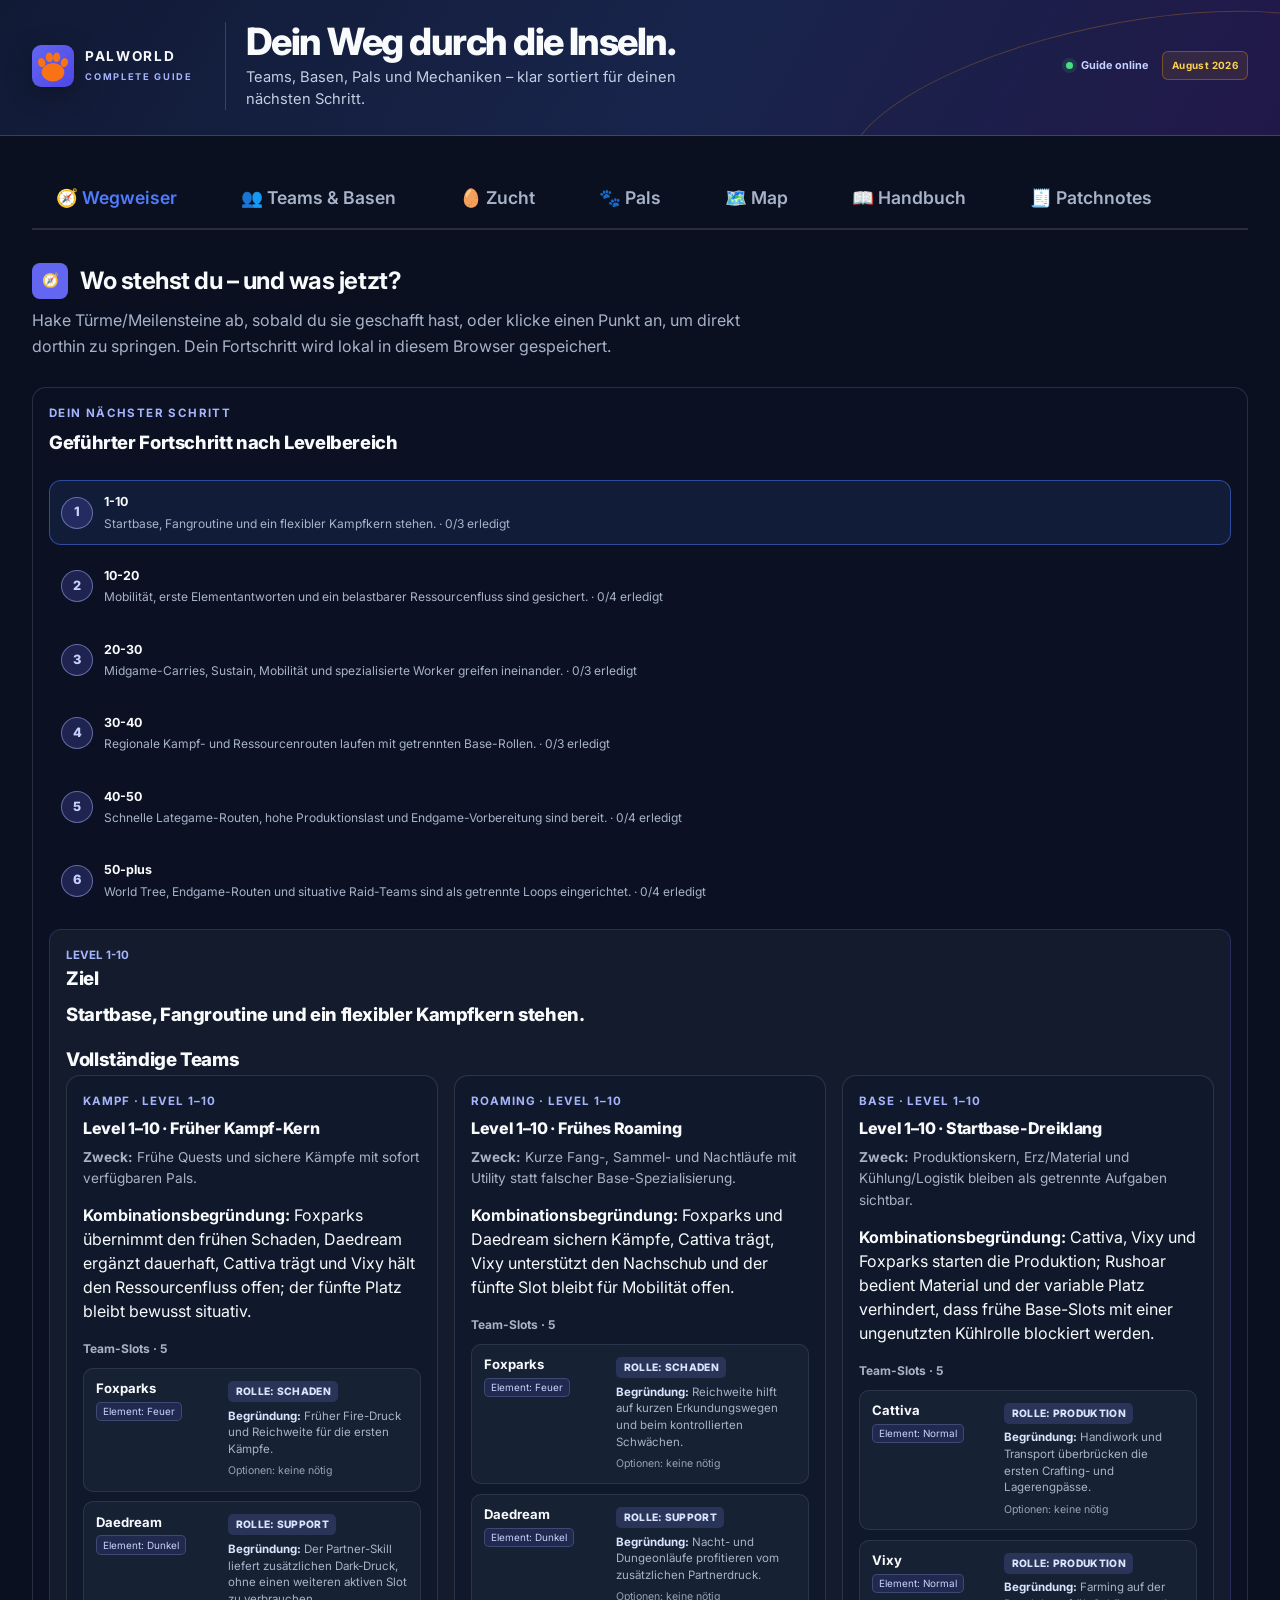
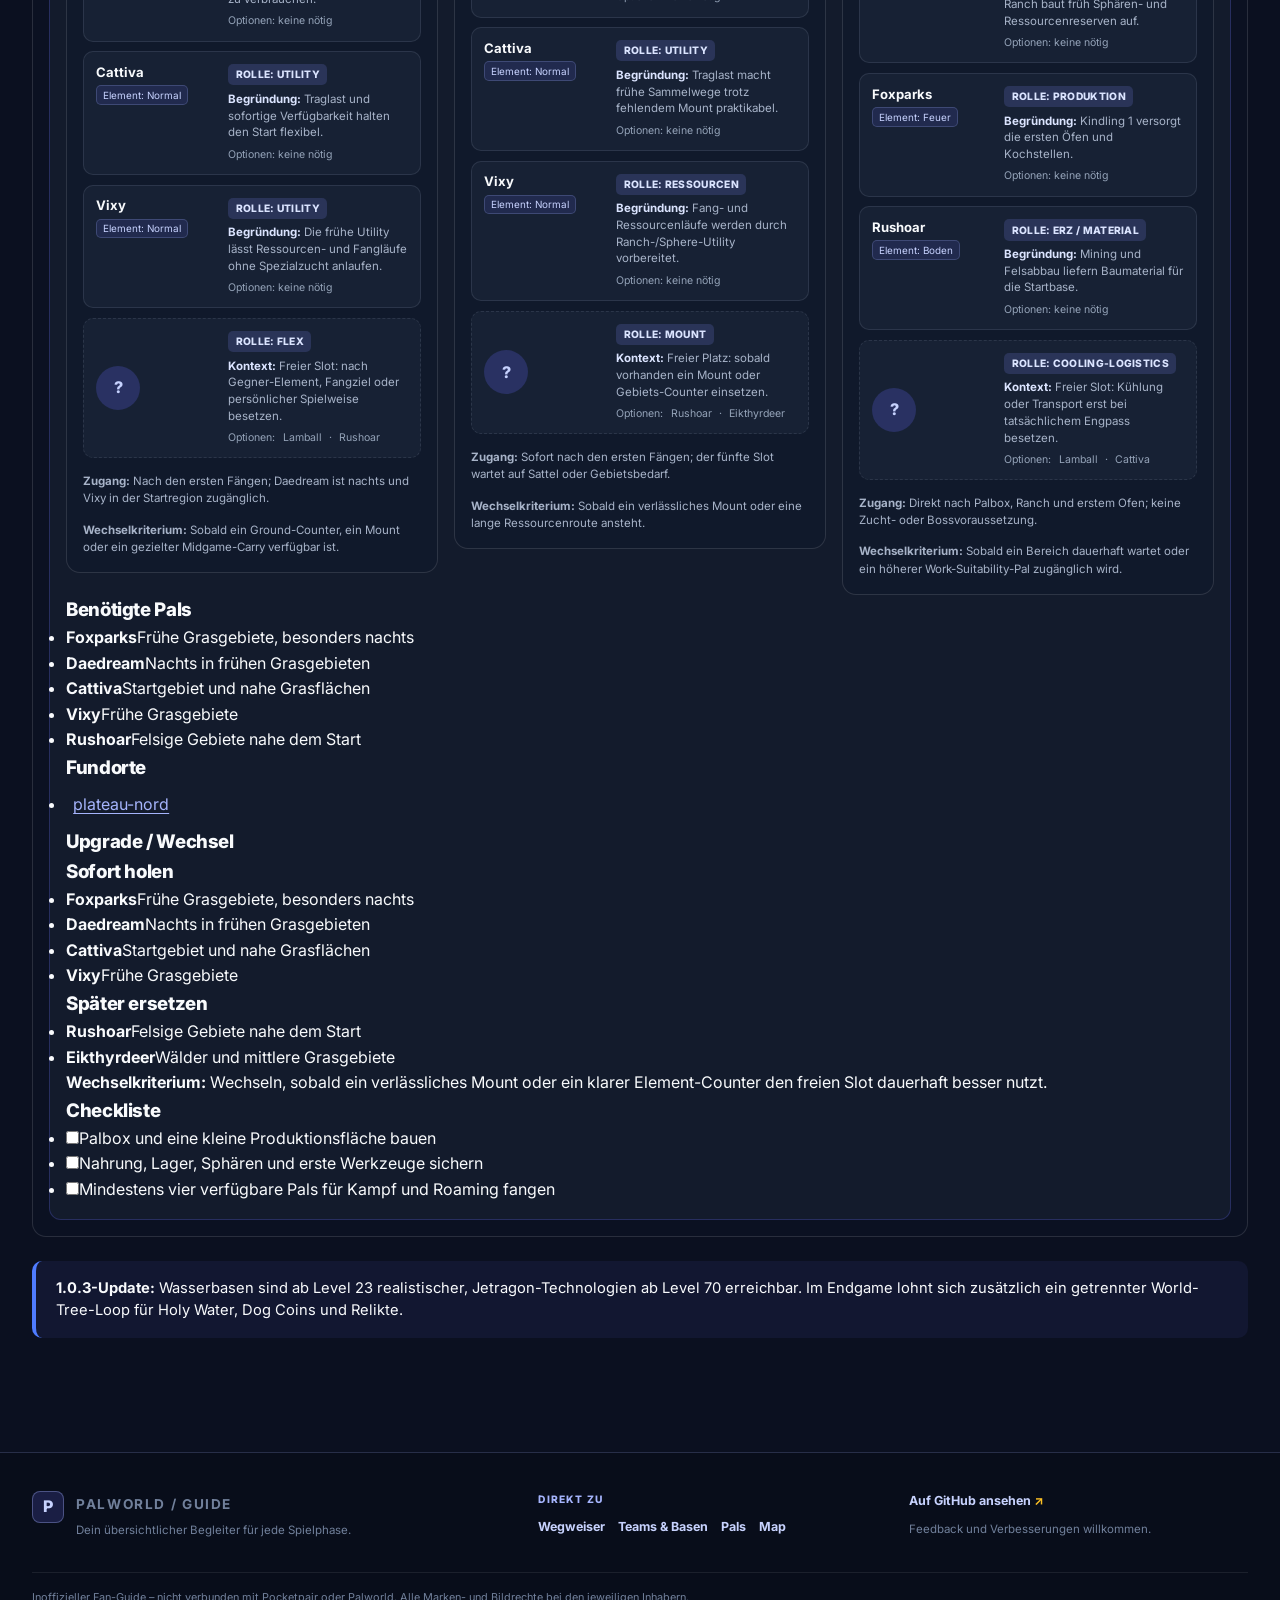
==== commit 27a8776f: "feat: add local breeding calculator tab" ====
--- a/index.html
+++ b/index.html
@@ -40,6 +40,7 @@
         <div class="tabs">
             <button class="tab-btn active" onclick="switchTab('wegweiser')">🧭 Wegweiser</button>
             <button class="tab-btn" onclick="switchTab('teams')">👥 Teams &amp; Basen</button>
+            <button class="tab-btn" onclick="switchTab('breeding')">🥚 Zucht</button>
             <button class="tab-btn" onclick="switchTab('pals')">🐾 Pals</button>
             <button class="tab-btn" onclick="switchTab('locations')">🗺️ Map</button>
             <button class="tab-btn" onclick="switchTab('handbook')">📖 Handbuch</button>
@@ -94,6 +95,21 @@
                 </div>
                 <div class="callout callout-info base-plan-food-note"><strong>🍲 Worker-Food:</strong> Salat aus 2× Salat + 2× Tomate am Kochtopf oder an der elektrischen Küche produzieren; in der Produktionsbase kochen und in den Futtertrog legen. Die Zuchtbase nutzt ihre Plantagen primär für Kuchen.</div>
                 <div class="callout callout-info base-plan-disclaimer"><strong>Meta-Hinweis:</strong> „Beste“ Worker hängen auch von Laufwegen, Food-Kosten und Verfügbarkeit ab. Die Werte zeigen natürliche 1.0+-Spitzenwerte; Kondensation und Handbooks kommen obendrauf.</div>
+            </section>
+        </div>
+        <!-- TAB: BREEDING CALCULATOR -->
+        <div id="breeding" class="tab-content">
+            <section class="breeding-calculator" aria-labelledby="breedingCalculatorTitle">
+                <div class="breeding-calculator-header">
+                    <div>
+                        <p class="section-eyebrow">LOKALE KOMBINATIONEN</p>
+                        <h2 id="breedingCalculatorTitle">Zucht-Rechner</h2>
+                        <p>Suche nach einem Ziel-Pal oder kombiniere zwei Eltern. Sonderfälle und unvollständige Daten bleiben als solche markiert.</p>
+                    </div>
+                </div>
+                <div id="breedingTargetHost" aria-live="polite"></div>
+                <div id="breedingParentHost" aria-live="polite"></div>
+                <div id="breedingResultsHost" aria-live="polite"></div>
             </section>
         </div>
         <!-- TAB: PALS DATABASE -->
--- a/css/style.css
+++ b/css/style.css
@@ -205,6 +205,46 @@
 
         .tab-content.active {
             display: block;
+        }
+
+        .breeding-calculator {
+            display: grid;
+            gap: 1rem;
+            padding: 1.25rem;
+            border: 1px solid var(--card-border);
+            border-radius: 16px;
+            background: linear-gradient(135deg, rgba(99, 102, 241, 0.10), var(--card-bg) 38%);
+        }
+
+        .breeding-calculator-header h2 { margin: 0.15rem 0 0.4rem; }
+        .breeding-calculator-header p:not(.section-eyebrow) { margin: 0; max-width: 720px; color: var(--text-secondary); line-height: 1.5; }
+        .breeding-controls, .breeding-parent-pickers { display: flex; flex-wrap: wrap; gap: 0.75rem; align-items: end; }
+        .breeding-controls label, .breeding-parent-pickers label { display: grid; gap: 0.3rem; color: var(--text-secondary); font-size: 0.76rem; font-weight: 700; }
+        .breeding-controls .pals-search { min-width: 220px; }
+        .breeding-pair-arrow { padding: 0.55rem 0; color: var(--text-tertiary); font-weight: 800; }
+        .breeding-results-list { display: grid; gap: 0.65rem; }
+        .breeding-result, .breeding-empty-state { margin: 0; padding: 0.85rem; border: 1px solid var(--card-border); border-radius: 10px; background: var(--card-bg); }
+        .breeding-result-line, .breeding-result-pals, .breeding-pal, .breeding-sources { display: flex; align-items: center; flex-wrap: wrap; gap: 0.4rem; }
+        .breeding-result-line { justify-content: space-between; gap: 0.75rem; }
+        .breeding-result p { margin: 0.55rem 0 0; color: var(--text-secondary); font-size: 0.85rem; line-height: 1.45; }
+        .breeding-pal { color: var(--text-primary); font-size: 0.84rem; }
+        .breeding-pal-icon { display: inline-grid; place-items: center; width: 28px; height: 28px; overflow: hidden; border-radius: 50%; background: rgba(99, 102, 241, 0.16); }
+        .breeding-pal-icon img { width: 100%; height: 100%; object-fit: cover; }
+        .breeding-pal-fallback { font-size: 0.75rem; font-weight: 800; }
+        .breeding-child { padding-left: 0.25rem; }
+        .breeding-result-plus, .breeding-result-arrow { color: var(--text-tertiary); font-weight: 800; }
+        .breeding-status { padding: 0.22rem 0.48rem; border-radius: 999px; background: rgba(99, 102, 241, 0.14); color: var(--text-primary); font-size: 0.72rem; font-weight: 800; white-space: nowrap; }
+        .breeding-status-incomplete { background: rgba(245, 158, 11, 0.18); }
+        .breeding-status-special-case { background: rgba(139, 92, 246, 0.18); }
+        .breeding-sources { margin-top: 0.6rem; color: var(--text-tertiary); font-size: 0.76rem; }
+        .breeding-sources a { color: var(--primary); }
+
+        @media (max-width: 700px) {
+            .breeding-calculator { padding: 1rem; }
+            .breeding-controls, .breeding-parent-pickers { display: grid; grid-template-columns: 1fr; align-items: stretch; }
+            .breeding-controls .pals-search, .breeding-controls .pals-select, .breeding-parent-pickers .pals-select { width: 100%; }
+            .breeding-pair-arrow { display: none; }
+            .breeding-result-line { align-items: flex-start; }
         }
 
         /* Game Stages */
@@ -2301,14 +2341,14 @@
 .base-planner-section { margin-top:1.5rem; }
 .secondary-section-heading { margin:0 0 .75rem; color:var(--text-primary); font-size:1.1rem; }
 .base-planner-hero { display:flex; align-items:flex-end; justify-content:space-between; gap:1.5rem; margin-bottom:1rem; padding:1.25rem; border:1px solid rgba(99,102,241,.3); border-radius:16px; background:linear-gradient(125deg,rgba(30,41,59,.9),rgba(49,46,129,.25)); }
-.base-planner-hero h2 { margin:.2rem 0 .45rem; font-size:clamp(1.25rem,2.4vw,1.7rem); }
+.base-planner-hero h3 { margin:.2rem 0 .45rem; font-size:clamp(1.25rem,2.4vw,1.7rem); }
 .base-planner-hero p:not(.section-eyebrow) { max-width:680px; margin:0; color:var(--text-secondary); line-height:1.55; }
 .base-plan-controls { display:flex; flex:0 0 auto; gap:.35rem; padding:.3rem; border:1px solid rgba(148,163,184,.2); border-radius:10px; background:rgba(2,6,23,.45); }
 .base-plan-control { min-height:44px; padding:.5rem .75rem; border:0; border-radius:7px; color:var(--text-secondary); background:transparent; cursor:pointer; font-weight:800; }
 .base-plan-control.active, .base-plan-control:hover { color:#fff; background:#4f46e5; }
 .base-plan-control:focus-visible { outline:2px solid #a5b4fc; outline-offset:2px; }
 .base-plan-summary { display:flex; align-items:flex-start; justify-content:space-between; gap:1rem; margin:1rem 0; padding:.25rem .1rem; }
-.base-plan-summary h2 { margin:.25rem 0 .25rem; font-size:1.25rem; }
+.base-plan-summary h3 { margin:.25rem 0 .25rem; font-size:1.25rem; }
 .base-plan-summary p { margin:0; color:var(--text-secondary); }
 .base-plan-kicker { color:#a5b4fc; font-size:.68rem; font-weight:800; letter-spacing:.1em; text-transform:uppercase; }
 .base-count-badge { flex:0 0 auto; padding:.45rem .65rem; border:1px solid rgba(129,140,248,.45); border-radius:999px; color:#c7d2fe; background:rgba(79,70,229,.22); font-size:.75rem; font-weight:800; }
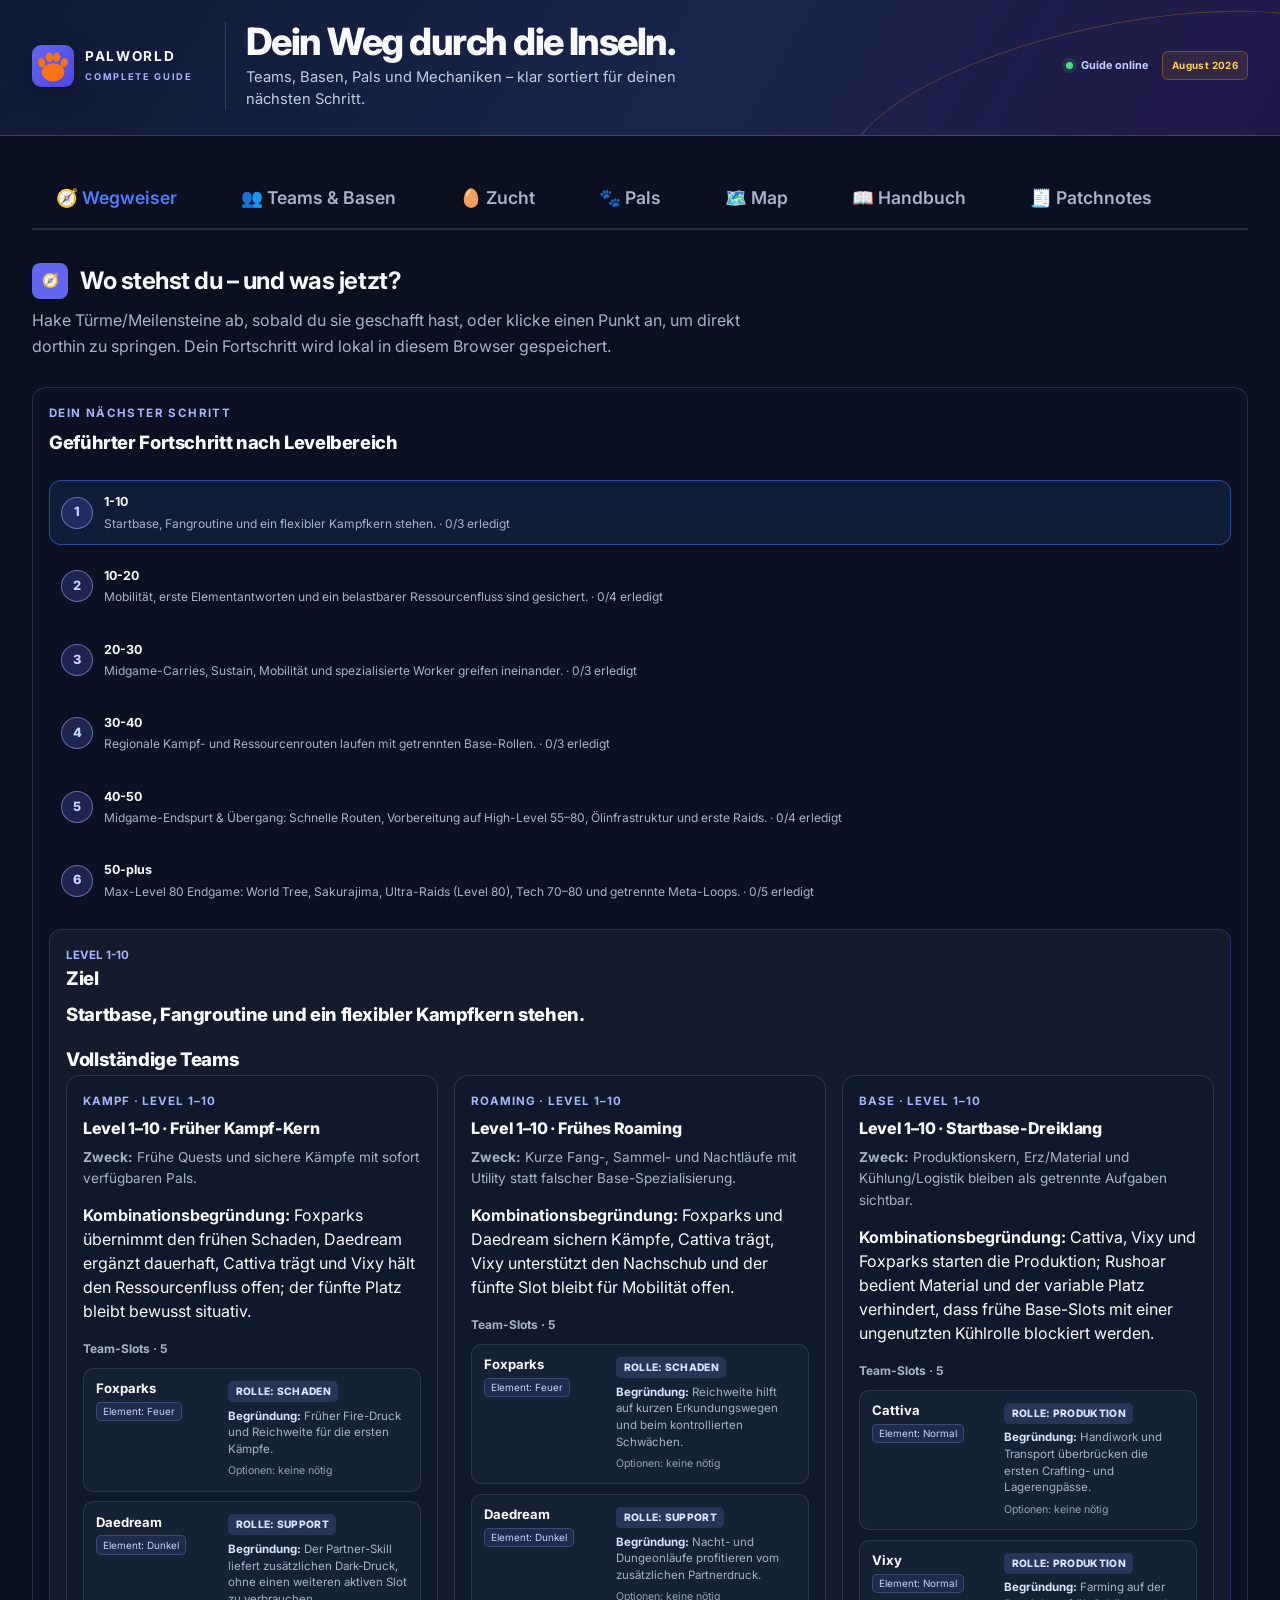
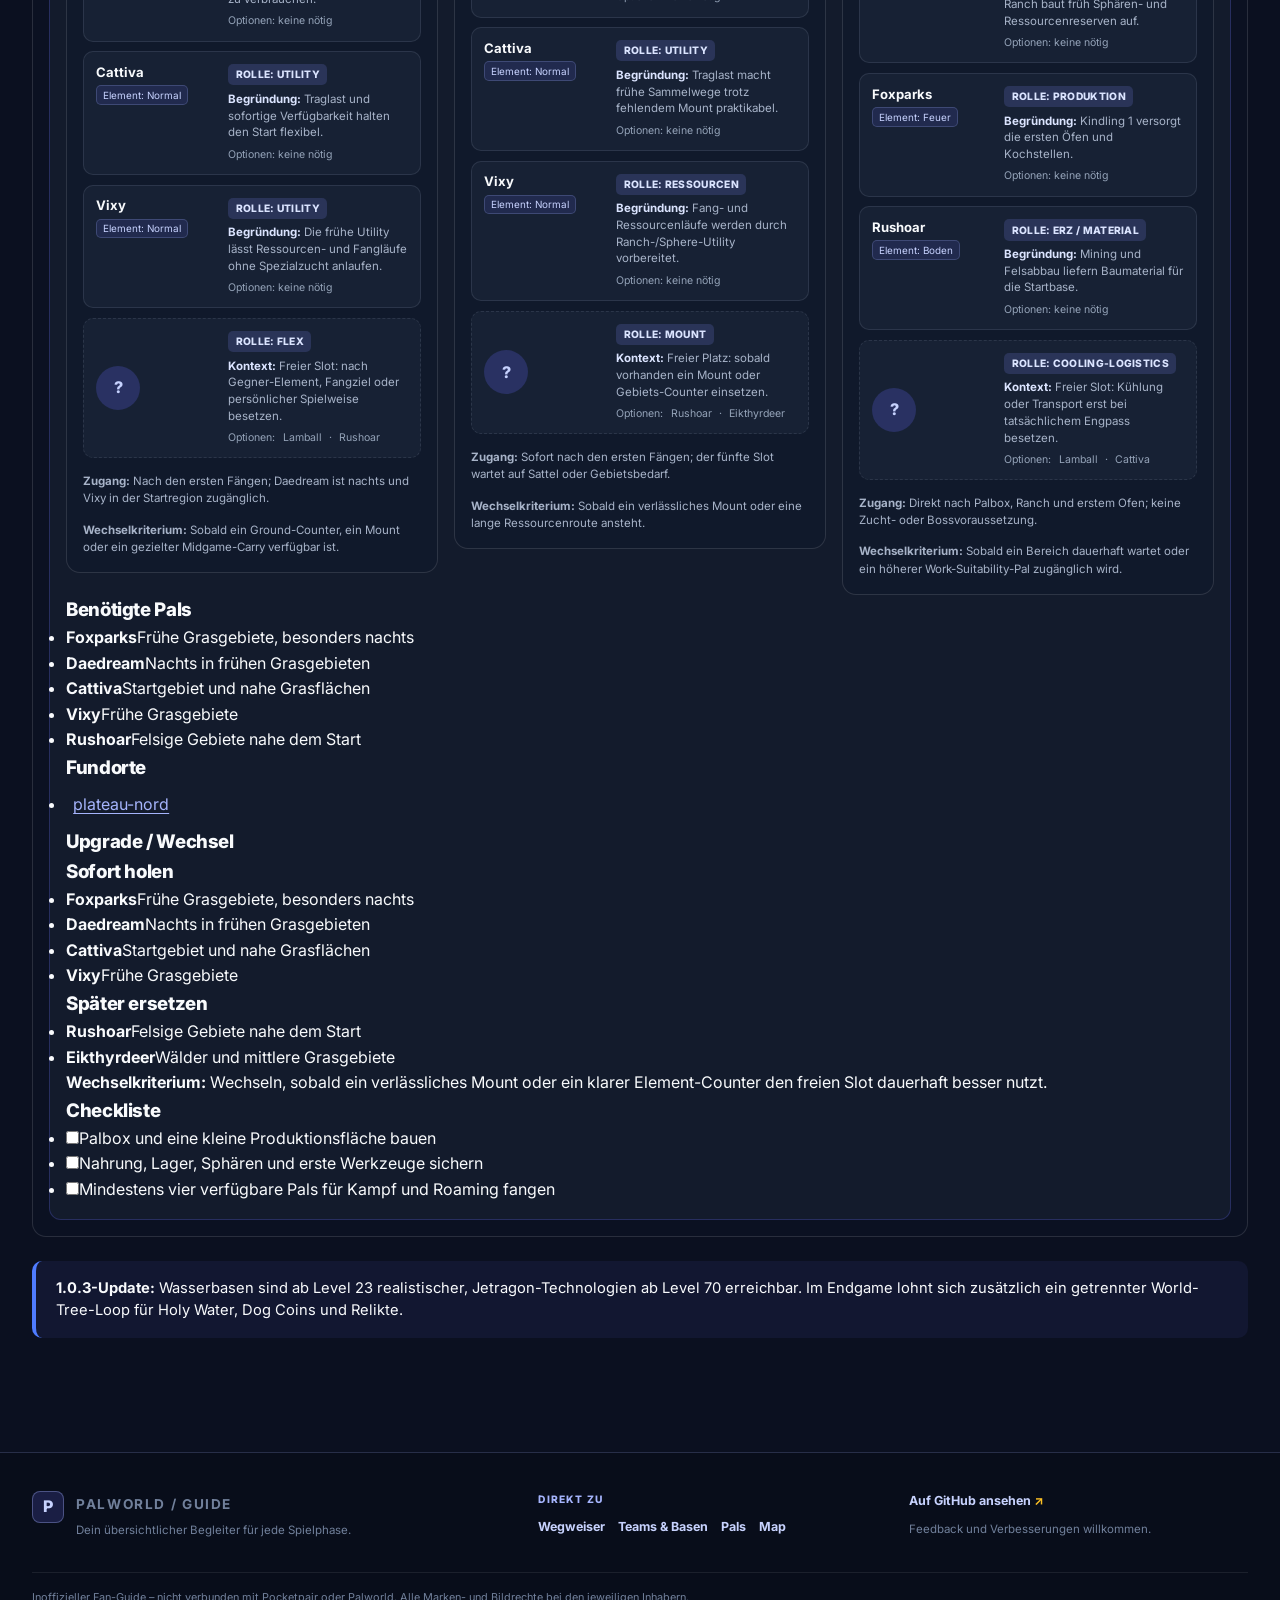
==== commit 5aebeb70: "feat: add 1.0.3 endgame guides, automate base healing instructions, and implement testing suites for" ====
--- a/index.html
+++ b/index.html
@@ -82,6 +82,16 @@
                     </div>
                 </div>
                 <div id="teamProgressHost" class="team-progress" aria-live="polite"></div>
+            </section>
+            <section class="endgame-teams-section" aria-labelledby="endgameTeamsTitle">
+                <div class="endgame-teams-header">
+                    <div>
+                        <p class="section-eyebrow">PATCH 1.0 · LEVEL 50–80 (MAX-LEVEL)</p>
+                        <h2 id="endgameTeamsTitle">Die besten Endgame-Teams</h2>
+                        <p class="hb-intro">Spezialisierte Meta-Kompositionen für Max-Level-Inhalte: Kämpfen (Ultra-Raids), Roamen (Max Speed), Angeln &amp; Wasser-Exploration sowie Fangen &amp; Dog Coins.</p>
+                    </div>
+                </div>
+                <div id="endgameTeamsHost" class="endgame-teams-grid" aria-live="polite"></div>
             </section>
             <section class="base-planner-section" aria-labelledby="basePlannerSectionTitle">
                 <h2 id="basePlannerSectionTitle" class="secondary-section-heading">Base-Planer</h2>
@@ -158,7 +168,7 @@
 
             <div class="hb-table-wrap">
                 <table class="hb-table pals-master-table">
-                    <thead><tr><th>Pal</th><th>Typ</th><th>Tier / Einordnung</th><th>Phase</th><th>Partner-Skill</th><th>Arbeits-Eignung</th><th>Warum / beste Nutzung</th><th>Fundort</th></tr></thead>
+                    <thead><tr><th>Pal</th><th>Typ</th><th>Tier / Einordnung</th><th>Phase</th><th>Partner-Skill</th><th>Zucht</th><th>Arbeits-Eignung</th><th>Warum / beste Nutzung</th><th>Fundort</th></tr></thead>
                     <tbody id="palsTableBody"></tbody>
                 </table>
             </div>
@@ -571,6 +581,10 @@
                         <tr><td class="hb-name">Nach jedem Patch prüfen</td><td>Ein Test-Ei vor der Vollproduktion ausbrüten; 1.0 hat viele Combo-Werte gegenüber Early Access verändert.</td></tr>
                     </tbody></table></div>
                     <div class="callout callout-info"><strong>Empfohlene Reihenfolge:</strong> Kuchenbasis → Beegarde → Yakumo-Passive-Linie → Engpass-Worker wie Anubis/Suzaku/Azurobe → finales Kampf- oder World-Tree-Projekt.</div>
+                    <div class="breeding-handbook-action">
+                        <div><strong>Breeding-Rechner</strong><span>Prüfe Ziel-Pals und bekannte Elternpaare direkt in diesem Guide.</span></div>
+                        <button type="button" class="breeding-handbook-link" onclick="switchTab('breeding')">Zum lokalen Rechner</button>
+                    </div>
                 </div>
 
                 <div class="hb-block breeding-route-block">
--- a/css/style.css
+++ b/css/style.css
@@ -236,8 +236,17 @@
         .breeding-status { padding: 0.22rem 0.48rem; border-radius: 999px; background: rgba(99, 102, 241, 0.14); color: var(--text-primary); font-size: 0.72rem; font-weight: 800; white-space: nowrap; }
         .breeding-status-incomplete { background: rgba(245, 158, 11, 0.18); }
         .breeding-status-special-case { background: rgba(139, 92, 246, 0.18); }
+        .breeding-status-calculated { background: rgba(34, 211, 238, 0.14); color: #a5f3fc; }
         .breeding-sources { margin-top: 0.6rem; color: var(--text-tertiary); font-size: 0.76rem; }
         .breeding-sources a { color: var(--primary); }
+        .breeding-qualification { margin-top: 0.55rem; padding: 0.55rem 0.65rem; border-left: 3px solid #f59e0b; border-radius: 6px; background: rgba(245, 158, 11, 0.1); color: var(--text-secondary); font-size: 0.8rem; line-height: 1.45; }
+        .breeding-qualification[data-breeding-state="same-species"] { border-left-color: #a78bfa; background: rgba(139, 92, 246, 0.1); }
+        .breeding-handbook-action { display: flex; align-items: center; justify-content: space-between; gap: 1rem; margin-top: 1rem; padding: 0.85rem 1rem; border: 1px solid rgba(129, 140, 248, 0.38); border-radius: 10px; background: rgba(99, 102, 241, 0.08); }
+        .breeding-handbook-action div { display: grid; gap: 0.2rem; }
+        .breeding-handbook-action span { color: var(--text-secondary); font-size: 0.84rem; }
+        .breeding-handbook-link { flex: 0 0 auto; padding: 0.55rem 0.75rem; border: 1px solid var(--primary); border-radius: 7px; color: #fff; background: var(--primary); font: inherit; font-weight: 700; cursor: pointer; }
+        .breeding-handbook-link:hover { filter: brightness(1.1); }
+        .breeding-handbook-link:focus-visible { outline: 2px solid var(--primary); outline-offset: 3px; }
 
         @media (max-width: 700px) {
             .breeding-calculator { padding: 1rem; }
@@ -245,6 +254,8 @@
             .breeding-controls .pals-search, .breeding-controls .pals-select, .breeding-parent-pickers .pals-select { width: 100%; }
             .breeding-pair-arrow { display: none; }
             .breeding-result-line { align-items: flex-start; }
+            .breeding-handbook-action { align-items: stretch; flex-direction: column; }
+            .breeding-handbook-link { width: 100%; }
         }
 
         /* Game Stages */
@@ -1179,11 +1190,21 @@
         .pals-master-table th:nth-child(3), .pals-master-table td:nth-child(3) { width: 8%; }
         .pals-master-table th:nth-child(4), .pals-master-table td:nth-child(4) { width: 8%; }
         .pals-master-table th:nth-child(5), .pals-master-table td:nth-child(5) { width: 15%; }
-        .pals-master-table th:nth-child(6), .pals-master-table td:nth-child(6) { width: 14%; }
-        .pals-master-table th:nth-child(7), .pals-master-table td:nth-child(7) { width: 17%; }
+        .pals-master-table th:nth-child(6), .pals-master-table td:nth-child(6) { width: 8%; }
+        .pals-master-table th:nth-child(7), .pals-master-table td:nth-child(7) { width: 13%; }
         .pals-master-table th:nth-child(8), .pals-master-table td:nth-child(8) { width: 16%; }
+        .pals-master-table th:nth-child(9), .pals-master-table td:nth-child(9) { width: 10%; }
         .pals-master-table td { overflow-wrap:anywhere; }
         .pals-master-table td.hb-name { white-space:normal; }
+
+        .pal-breeding-cell { padding-inline: 0.45rem !important; }
+        .pal-breeding { display: flex; align-items: center; gap: 0.25rem; min-width: 0; }
+        .pal-breeding-pair { display: inline-flex; align-items: center; gap: 0.1rem; min-width: 0; padding: 0.12rem; border: 1px solid transparent; border-radius: 999px; color: var(--text-primary); background: transparent; cursor: pointer; }
+        .pal-breeding-pair:hover { border-color: rgba(129, 140, 248, 0.55); background: rgba(99, 102, 241, 0.14); }
+        .pal-breeding-pair:focus-visible { outline: 2px solid var(--primary); outline-offset: 2px; }
+        .pal-breeding-pair .breeding-pal-icon { width: 22px; height: 22px; }
+        .pal-breeding-plus, .pal-breeding-more, .pal-breeding-status-hint, .pal-breeding-empty { color: var(--text-tertiary); font-size: 0.72rem; font-weight: 800; white-space: nowrap; }
+        .pal-breeding-status-hint { color: #c4b5fd; }
 
         .pals-master-table .pal-name-cell {
             min-width: 175px;
@@ -2259,6 +2280,11 @@
 .team-progress .team-card { min-width:0; }
 .team-progress .team-card-slots { min-width:0; }
 .team-progress .team-alternatives { overflow-wrap:anywhere; }
+.endgame-teams-section { margin-top:2rem; }
+.endgame-teams-header { margin-bottom:1rem; }
+.endgame-teams-grid { display:grid; grid-template-columns:repeat(2, minmax(0, 1fr)); gap:1rem; }
+.endgame-team-card { border-color:rgba(129,140,248,.35); background:linear-gradient(135deg, rgba(30,41,59,.65), rgba(15,23,42,.6)); }
+.endgame-team-card .team-card-kicker { color:#818cf8; }
 .level-special-grid { display:grid; grid-template-columns:repeat(2, minmax(0, 1fr)); gap:1rem; margin-top:1rem; }
 .level-special-heading { grid-column:1/-1; display:flex; align-items:baseline; gap:.6rem; color:#fbbf24; font-size:.72rem; font-weight:800; letter-spacing:.1em; }
 .level-special-heading small { color:var(--text-secondary); font-size:.75rem; font-weight:500; letter-spacing:0; }
@@ -2332,7 +2358,7 @@
 .level-band-node:hover .level-band-node-line span, .level-band-node.is-active .level-band-node-line span { border-color:#8b5cf6; color:#fff; background:#4f46e5; box-shadow:0 0 0 4px rgba(79,70,229,.18); }
 .level-band-node.is-active .level-band-node-copy strong { color:#c7d2fe; }
 .level-band-node:focus-visible, .guide-roadmap-step:focus-visible, .guide-roadmap-check:has(input:focus-visible) { outline:2px solid var(--color-accent); outline-offset:3px; }
-@media (max-width: 900px) { .level-team-grid, .level-special-grid { grid-template-columns:1fr; } .team-progress { grid-template-columns:1fr; } }
+@media (max-width: 900px) { .level-team-grid, .level-special-grid, .endgame-teams-grid { grid-template-columns:1fr; } .team-progress { grid-template-columns:1fr; } }
 @media (max-width: 700px) { .level-band-timeline { grid-template-columns:repeat(6, 140px); padding-bottom:.35rem; } .level-band-node-copy { text-align:left; } .level-band-node-line { justify-content:flex-start; } .level-band-node::after { left:31px; width:calc(100% - 31px); } }
 @media (max-width: 560px) { .level-team-guide-header, .level-band-summary, .level-guide-panel-header { align-items:stretch; flex-direction:column; } .level-band-picker { min-width:0; } .guide-step-columns { grid-template-columns:1fr; gap:.7rem; } .guide-roadmap-item { grid-template-columns:1fr; gap:.1rem; } .guide-roadmap-check { padding-left:3.35rem; } }
 @media (max-width: 560px) { .team-slot { grid-template-columns:1fr; } .team-slot-pal { grid-template-columns:minmax(0, 1fr) auto; align-items:center; } .team-slot-type { justify-self:end; } }
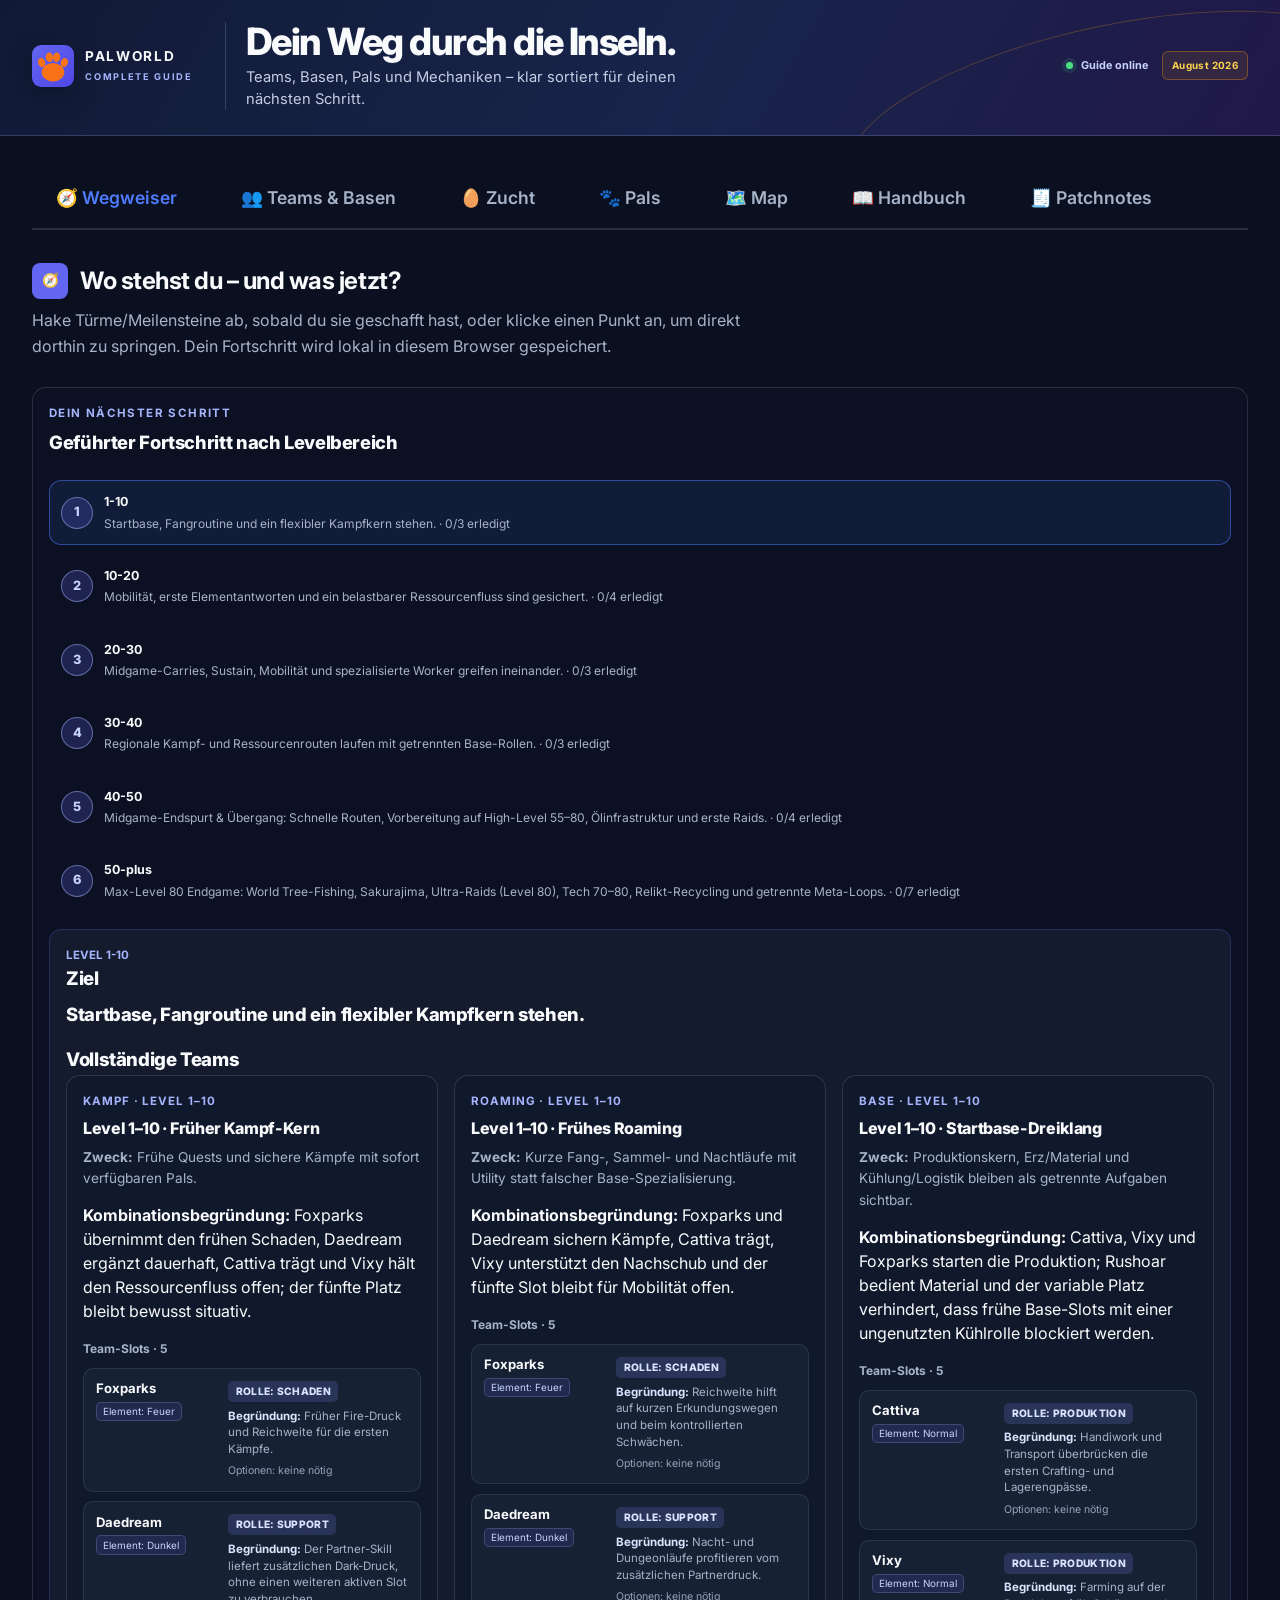
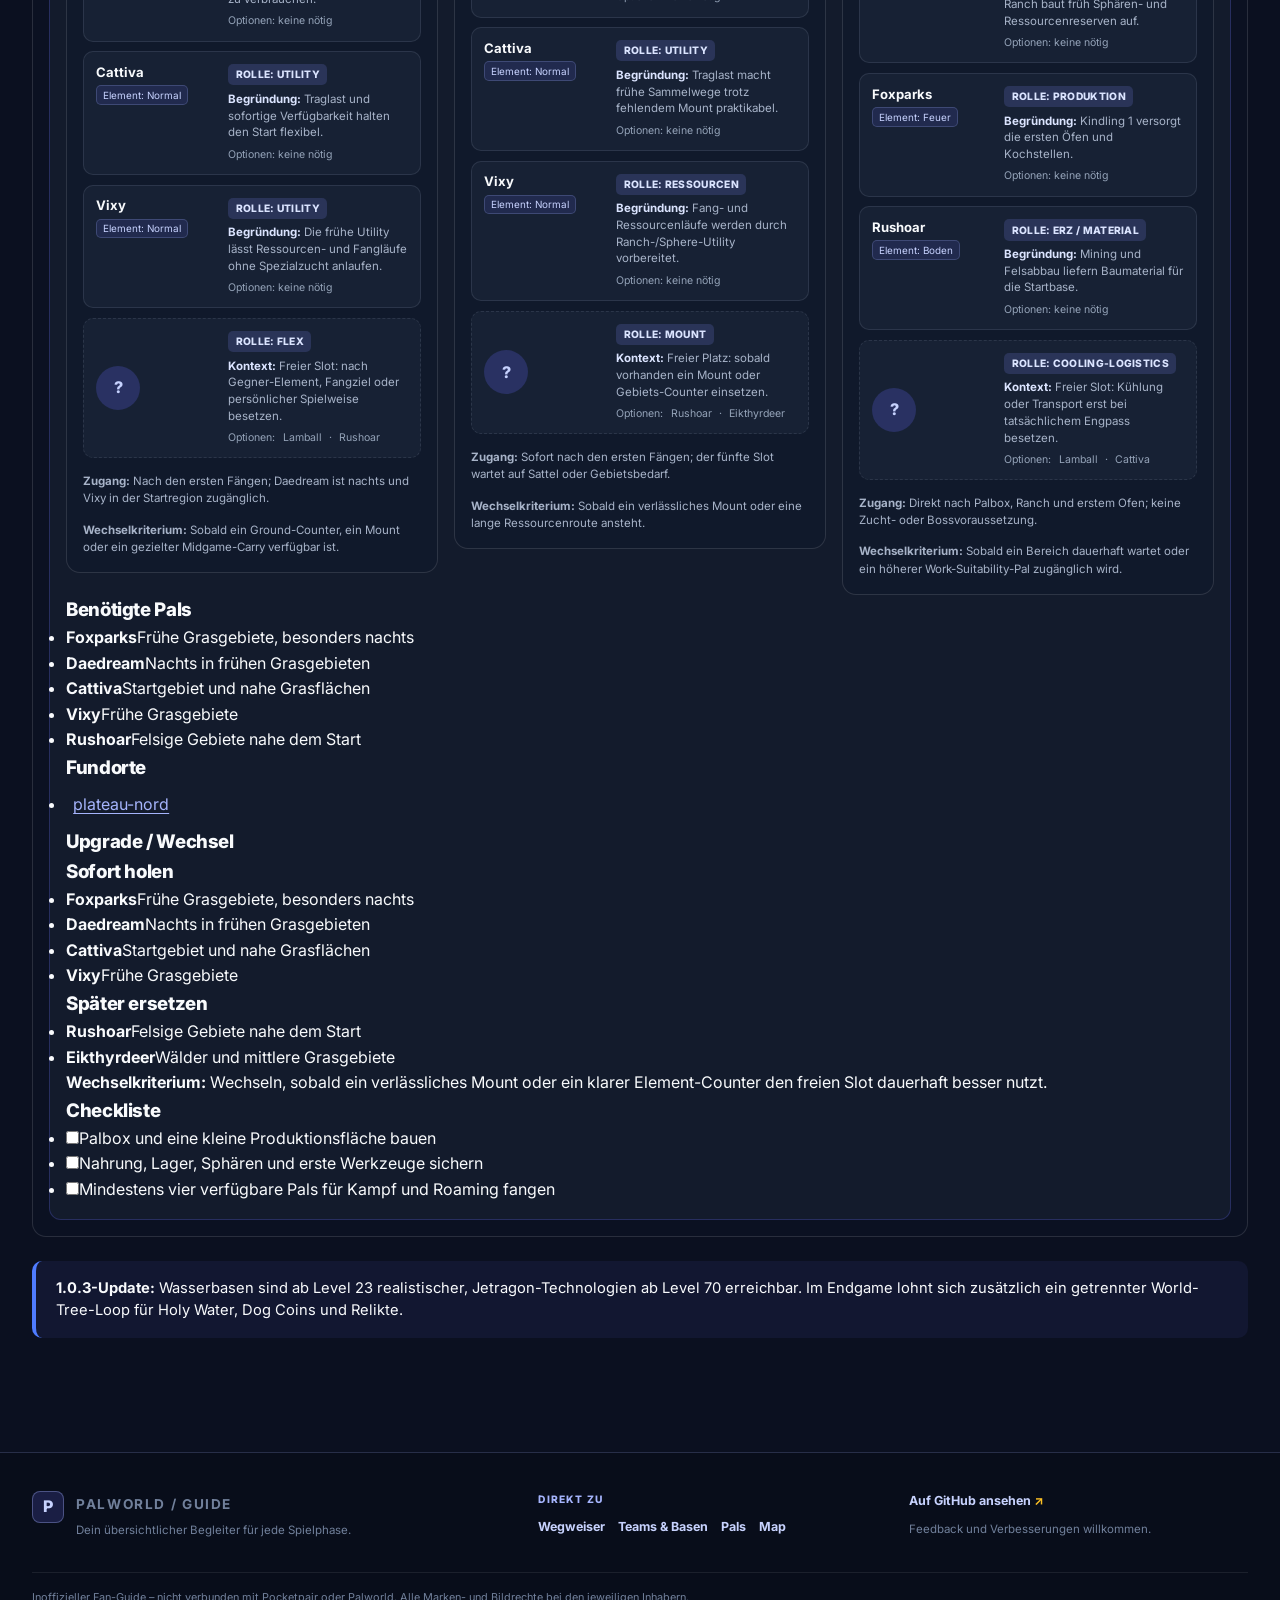
==== commit f7cac6ec: "feat: add team and base plan data models with validation tests and project documentation" ====
--- a/index.html
+++ b/index.html
@@ -88,7 +88,7 @@
                     <div>
                         <p class="section-eyebrow">PATCH 1.0 · LEVEL 50–80 (MAX-LEVEL)</p>
                         <h2 id="endgameTeamsTitle">Die besten Endgame-Teams</h2>
-                        <p class="hb-intro">Spezialisierte Meta-Kompositionen für Max-Level-Inhalte: Kämpfen (Ultra-Raids), Roamen (Max Speed), Angeln &amp; Wasser-Exploration sowie Fangen &amp; Dog Coins.</p>
+                        <p class="hb-intro">Spezialisierte Meta-Kompositionen für Max-Level-Inhalte: Kämpfen (Ultra-Raids), Roamen (Max Speed), World-Tree-Fishing, Wasser-Exploration sowie Fangen &amp; Dog Coins.</p>
                     </div>
                 </div>
                 <div id="endgameTeamsHost" class="endgame-teams-grid" aria-live="polite"></div>
@@ -264,7 +264,7 @@
                         </table>
                     </div>
                 </section>
-                <div class="callout callout-info resource-meta-update"><strong>World Tree Holy Water:</strong> Seit 1.0.3 ist es nicht mehr nur eine aktive Farm. Expeditionen, World-Tree-Fischen und große Fischteiche erzeugen es passiv; für Dog Coins bleibt der Dusty-Ravine-Mimog-Loop eine optionale Endgame-Spezialroute.</div>
+                <div class="callout callout-info resource-meta-update"><strong>World Tree Holy Water:</strong> Seit 1.0.3 ist es nicht mehr nur eine aktive Farm. Expeditionen, World-Tree-Fischen und große Fischteiche erzeugen es passiv; Ancient Relics gehen ab Tech 74 in den Ancient Relic Recycler und liefern so indirekt Ancient Civilization Cores. Für Dog Coins bleibt der Dusty-Ravine-Mimog-Loop eine optionale Endgame-Spezialroute.</div>
                 <section class="resource-route-guide" aria-labelledby="dogCoinFarmTitle">
                     <p class="section-eyebrow">ENDGAME · FARMROUTE</p>
                     <h2 id="dogCoinFarmTitle">Dog-Coin-Farm 1.0.3</h2>
@@ -289,6 +289,7 @@
             <p class="hb-intro">
                 Vier oft verwechselte Systeme: Talente = Zufalls-Potenzial beim Fang. Handbooks/Fruits = dauerhafte Item-Boosts.
                 Breeding = neue/bessere Pals züchten. Essence Condenser = bestehenden Pal mit Duplikaten verstärken.
+                Im Endgame zählen zusätzlich World-Tree-Fishing, Ancient Relics und der Ancient Relic Recycler als Quellen für Ancient Civilization Cores.
                 Vorweg: <strong>ein echtes „Cloning" gibt es offiziell nicht</strong>.
             </p>
 
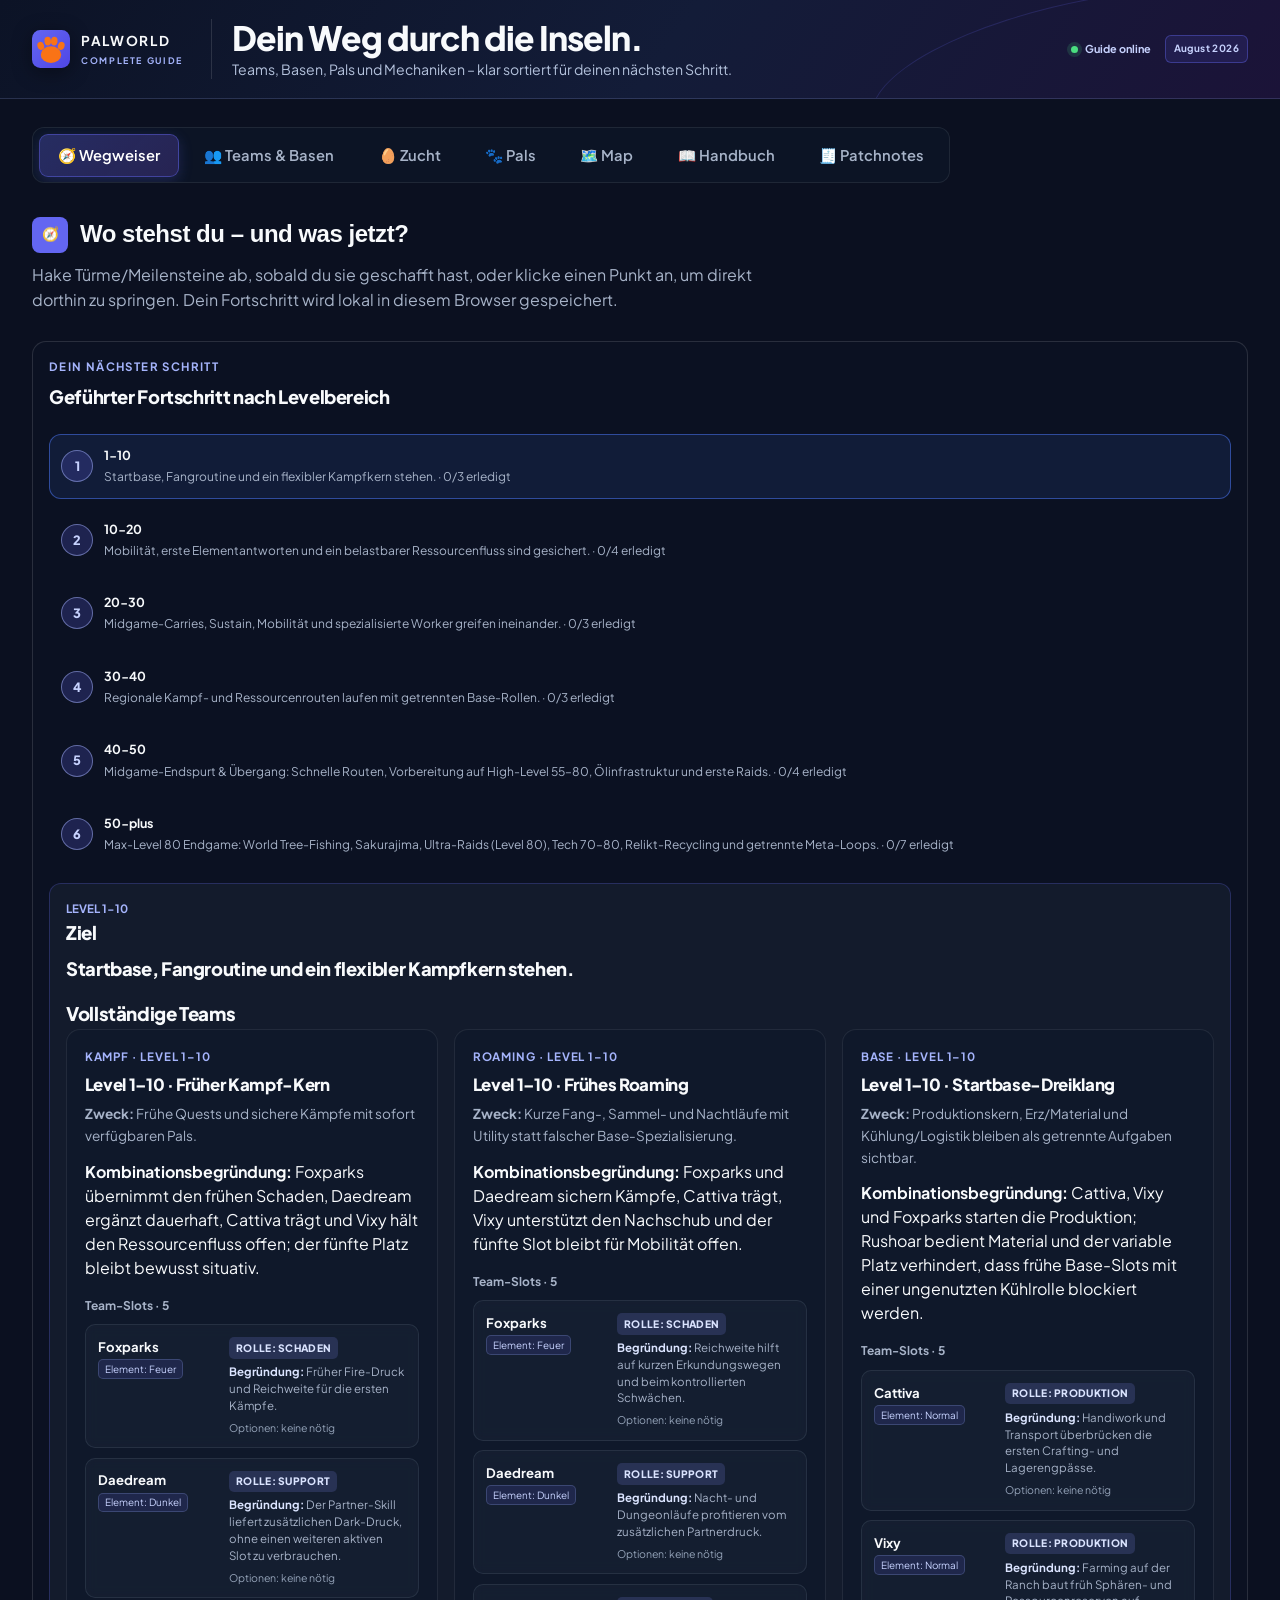
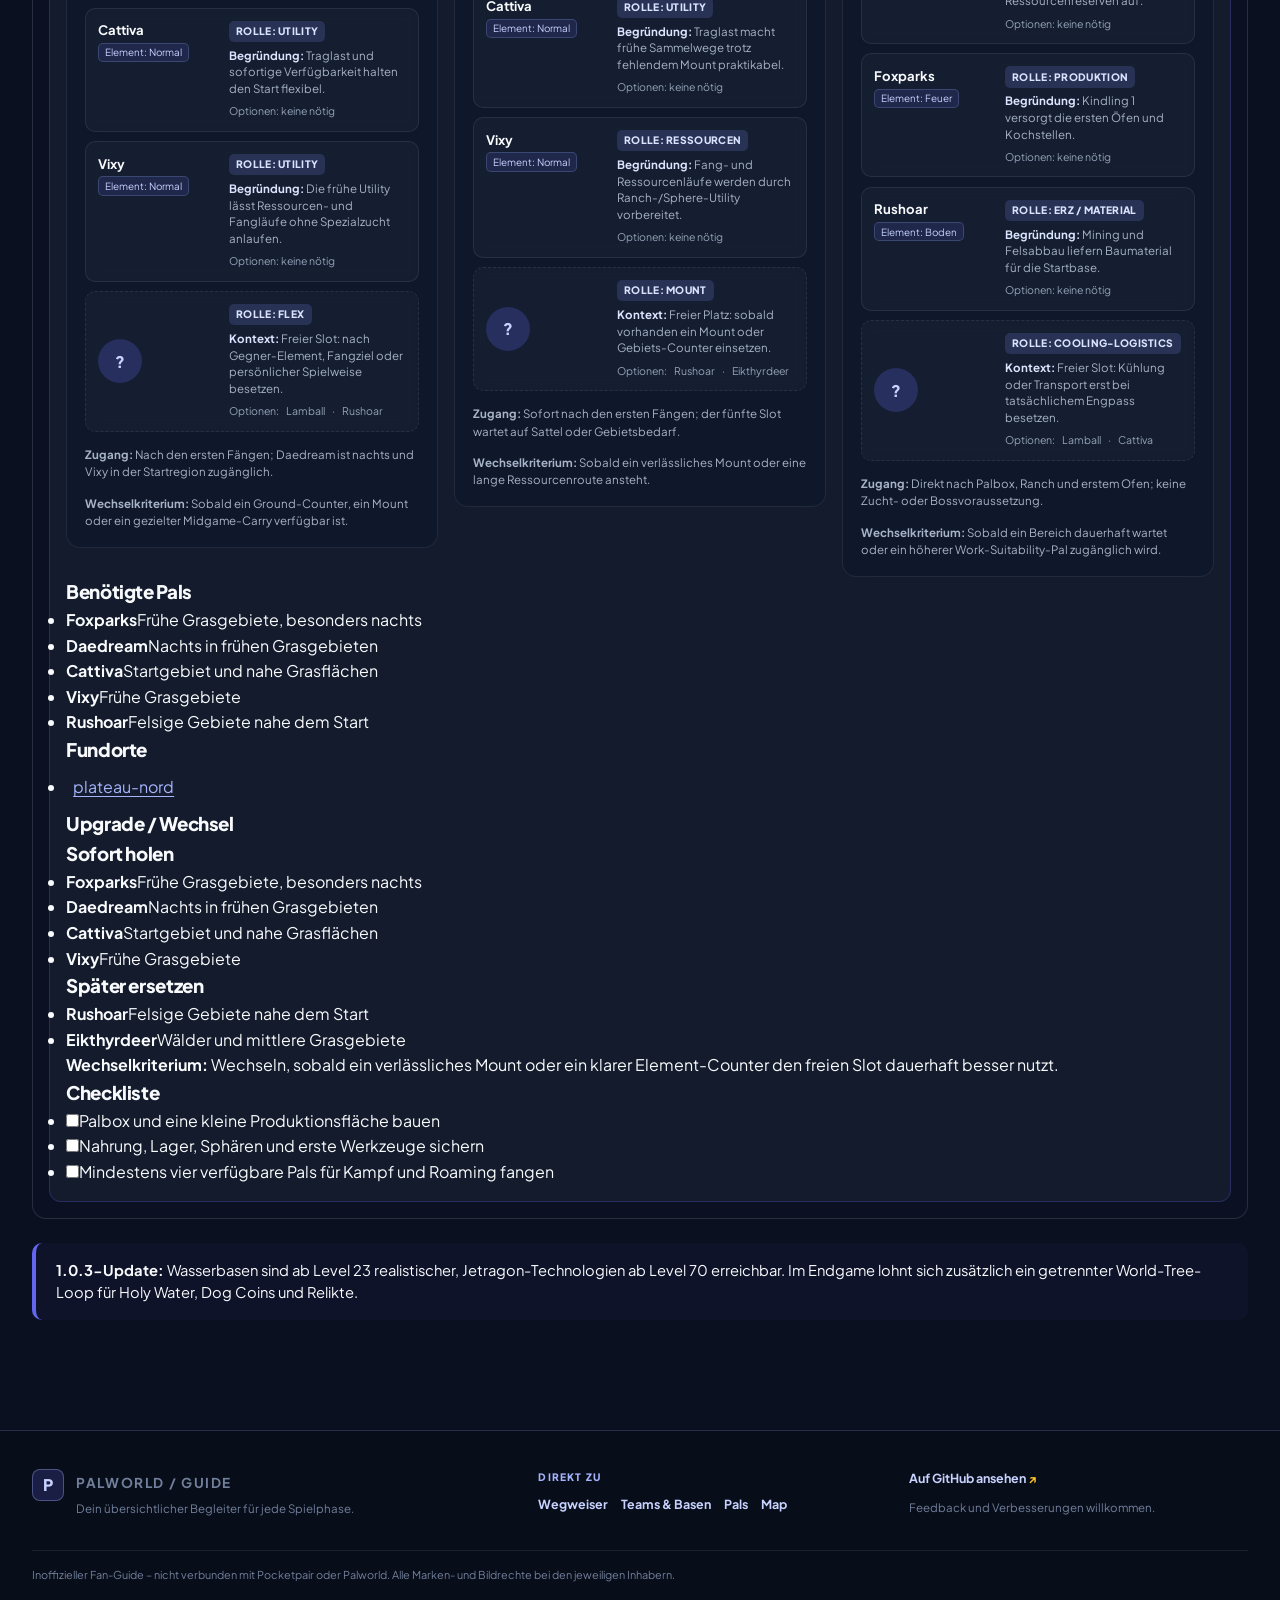
==== commit 58661c64: "feat: add patch notes system with updated endgame combat meta and UI navigation support" ====
--- a/index.html
+++ b/index.html
@@ -14,8 +14,27 @@
 
     <link rel="preconnect" href="https://fonts.googleapis.com">
     <link rel="preconnect" href="https://fonts.gstatic.com" crossorigin>
-    <link rel="stylesheet" href="https://fonts.googleapis.com/css2?family=Inter:wght@400;500;600;700;800&display=swap">
+    <link rel="stylesheet" href="https://fonts.googleapis.com/css2?family=Plus+Jakarta+Sans:wght@400;500;600;700;800&family=JetBrains+Mono:wght@500;700&display=swap">
     <link rel="stylesheet" href="css/style.css">
+    <script>
+        function switchTab(tabName, theme) {
+            document.querySelectorAll('.tab-content').forEach(function(t) { t.classList.remove('active'); });
+            document.querySelectorAll('.tab-btn').forEach(function(b) { b.classList.remove('active'); });
+            var target = document.getElementById(tabName);
+            if (target) target.classList.add('active');
+            var btn = document.querySelector('.tab-btn[onclick*="switchTab(\'' + tabName + '\'"]');
+            if (btn) btn.classList.add('active');
+            if (window._appSwitchTab) window._appSwitchTab(tabName, theme);
+        }
+        function switchSubPanel(panelId, btnEl) {
+            document.querySelectorAll('.sub-panel').forEach(function(p) { p.classList.remove('active'); });
+            document.querySelectorAll('.subnav-btn').forEach(function(b) { b.classList.remove('active'); });
+            var target = document.getElementById(panelId);
+            if (target) target.classList.add('active');
+            if (btnEl) btnEl.classList.add('active');
+            if (window._appSwitchSubPanel) window._appSwitchSubPanel(panelId, btnEl);
+        }
+    </script>
 </head>
 <body>
     <header class="site-header">
@@ -92,6 +111,9 @@
                     </div>
                 </div>
                 <div id="endgameTeamsHost" class="endgame-teams-grid" aria-live="polite"></div>
+                <div class="callout callout-info endgame-meta-callout" style="margin-top: 1.25rem;">
+                    <strong>⚔️ Hard Boss &amp; Player-DPS Meta (Patch 1.0 / 1.1):</strong> Neben den Pal-Carry-Teams dominiert im Level-80-Endgame das <strong>Player-DPS-Setup</strong> (4× Gobfin mit <em>Vanguard</em> + <em>Stronghold Strategist</em> für +120% Spieler-Schaden + Elementar-Reittier wie Frostallion/Ragnahawk/Azurobe) sowie das <strong>Knocklem-Solo-Boss-Setup</strong>. Alle Details zu Waffen (Plasma Rifle, Beam Scatter), Rüstung (Ancient Series) und der 1.0/1.1 Passiv-Rotation findest du im <a href="#handbook" onclick="switchTab('handbook'); switchSubPanel('hb-combat-mounts', document.querySelector('[data-panel=\'hb-combat-mounts\']')); return false;">Handbuch → Kampf &amp; Mounts ↗</a>.
+                </div>
             </section>
             <section class="base-planner-section" aria-labelledby="basePlannerSectionTitle">
                 <h2 id="basePlannerSectionTitle" class="secondary-section-heading">Base-Planer</h2>
@@ -320,11 +342,11 @@
                     <h2 id="passiveRaidGuideTitle">Passives und Raid-Builds richtig einordnen</h2>
                     <p class="hb-desc">Es gibt kein universelles Best-in-Slot-Passiv. Für Endgame-Raids zählen Bossmechanik, Element, Rolle und Überlebensfähigkeit gemeinsam.</p>
                     <div class="hb-table-wrap"><table class="hb-table"><thead><tr><th>Rolle</th><th>Priorität</th><th>Praxisregel</th></tr></thead><tbody>
-                        <tr><td class="hb-name">Booster / Spieler</td><td><strong>Serenity</strong>, Stronghold Strategist, Idiosyncratic</td><td>Cooldowntempo und Heilung sind für Barrier-Phasen oft wertvoller als ein kleiner Rohschaden-Bonus.</td></tr>
+                        <tr><td class="hb-name">Booster / Spieler</td><td><strong>Vanguard</strong>, <strong>Stronghold Strategist</strong> (Gobfin-Stacking); am Kampf-Pal <strong>Serenity</strong></td><td>Vanguard (+10% Spieler-ATK) und Stronghold (+10% Spieler-DEF) auf 4× Gobfin multiplizieren den Spielerschaden massiv (+120%). Serenity (-30% CD) ist am Kampf-Pal Pflicht.</td></tr>
                         <tr><td class="hb-name">Mount</td><td>Diamond Body, Immortality, Legend; situativ Swift/Dimensional Leap</td><td>Rückstoß- und Flinch-Schutz kann gleichzeitig Überleben und DPS erhöhen.</td></tr>
                         <tr><td class="hb-name">Raid-Armee</td><td>Element-Passiv plus Defensive</td><td>Defensive Bastigor-Armeen mit Sveus und Healing Grenades sind eine Option, aber Bellanoir Libero bleibt ein Sonderfall.</td></tr>
                     </tbody></table></div>
-                    <div class="callout callout-warn"><strong>Nicht blind übernehmen:</strong> Lucky ist laut Praxistest fehlerhaft; alte Empfehlungen wie Impatient, Runner oder Ferocious sind im Endgame häufig nur Übergangslösungen.</div>
+                    <div class="callout callout-warn"><strong>Überholte Empfehlungen:</strong> Lucky ist laut Praxistest fehlerhaft; alte Empfehlungen wie <em>Ferocious</em> und <em>Musclehead</em> wurden durch <strong>Demon God</strong> (+30% ATK, +5% DEF) und <strong>Immortality</strong> (Lifesteal) abgelöst, <em>Impatient</em> durch <strong>Serenity</strong> (-30% CD).</div>
                 </section>
                 <section class="hb-block ultra-raid-guide" aria-labelledby="ultraRaidGuideTitle">
                     <p class="section-eyebrow">ENDGAME · BOSS-PRAXIS</p>
@@ -336,7 +358,6 @@
                         <tr><td class="hb-name">Heilung</td><td><strong>Healing Grenades</strong> mitnehmen</td><td>Heilung zwischen gefährlichen Phasen nutzen; Ressourcenverbrauch gegen die Raid-Dauer abwägen.</td></tr>
                         <tr><td class="hb-name">Upgrade-Pfad</td><td>Danach Element-Counter, Passives, IVs und Condensing optimieren</td><td>Die defensive Route ist ein Einstieg und keine universelle Best-in-Slot-Liste für alle Ultra-Bosse.</td></tr>
                     </tbody></table></div>
-                    <div class="callout callout-info"><strong>Entscheidungshilfe:</strong> Gegen einen einzelnen Boss zuerst dessen Element, Phasenmechanik und Schadensfenster prüfen. Erst danach zwischen defensiver Bastigor-Armee und spezialisiertem Counter-Team wählen.</div>
                 </section>
 
                 <div class="hb-block">
@@ -355,14 +376,7 @@
                         </table>
                     </div>
                     <div class="callout callout-tip">
-                        <strong>Faustregel:</strong> Attack-Talent zuerst prüfen, wenn der Pal für Kampf oder Zucht gedacht ist –
-                        bei hohem Level ist ein 75%+ Attack-Talent etwa so wertvoll wie ein zusätzliches Damage-Passiv.
-                        Bei reinen Base-Workern sind Talente zweitrangig – dort zählen Work Suitability & Passives mehr.
-                    </div>
-                    <div class="callout callout-info">
-                        <strong>Alpha-Pals lohnen sich doppelt:</strong> Sie haben nicht nur mehr HP und geben ~10× XP,
-                        sondern tendieren laut Community-Auswertungen auch zu höheren Talent-Werten als normale wilde Pals –
-                        deshalb werden sie gezielt als Zuchtbasis gejagt, trotz niedrigerer Fangrate (ca. ×0,7–0,77).
+                        <strong>Faustregel:</strong> Für Kampf/Zucht Attack-Talent (75%+) priorisieren. Alpha-Pals rollen im Schnitt höhere Talente und eignen sich ideal als Zuchtbasis.
                     </div>
                 </div>
 
@@ -389,11 +403,6 @@
                             </ul>
                         </div>
                     </div>
-                    <div class="callout callout-warn">
-                        <strong>Wichtig:</strong> Der passende Pal hängt vom jeweiligen Einsatzzweck ab –
-                        gutes Talent + hohe Statue-of-Power-Stufe + volles Condensing (siehe unten) + starke Passives.
-                        Eins davon reicht nicht.
-                    </div>
                 </div>
             
                 <div class="hb-section-divider"></div>
@@ -447,10 +456,6 @@
                             <p><strong>IV-Fruits</strong> ausschließlich auf dein finales 3–5-köpfiges Kampfteam, da sie extrem limitiert sind. Restliche Handbooks für Base-Vollausbau.</p>
                         </div>
                     </div>
-                    <div class="callout callout-tip">
-                        <strong>Reihenfolge sparen:</strong> Erst kostenlosen <strong>Pal Condensing</strong>-Bonus auf Work Suitability
-                        mitnehmen (siehe Condensation-Tab), bevor du teure Handbooks für die letzten fehlenden Punkte kaufst.
-                    </div>
                 </div>
             
                 <div class="hb-section-divider"></div>
@@ -467,20 +472,14 @@
                     <h3>📈 Warum das für Base-Worker so wichtig ist</h3>
                     <p class="hb-desc">
                         Work-Suitability skaliert <strong>exponentiell</strong>: Handiwork-Output steigt von Level 5 auf 10 um
-                        das 13,5-Fache. Condensing ist ein wichtiger Hebel für Endgame-Automatisierung.
+                        das 13,5-Fache. Condense feste Ein-Job-Spezialisten voll aus (Kindling-, Mining- oder Handiwork-Pals).
                     </p>
-                    <div class="callout callout-tip">
-                        <strong>Priorität:</strong> Condense nur feste <strong>Ein-Job-Spezialisten</strong> voll aus
-                        (dein passender Kindling-, Mining- oder Handiwork-Pal). Für generische Lastenträger/Common-Pals
-                        lohnt sich der Aufwand nicht.
-                    </div>
                 </div>
 
                 <div class="hb-block">
                     <h3>⚔️ Wichtigkeit für Kampf-Pals</h3>
                     <p class="hb-desc">
-                        Moderat: +20% Stats bei ★4 ist spürbar, aber keine zusätzlichen Skill-Slots. Oft relevanter: Partner-Skill
-                        auf Level 5. Lohnt sich primär fürs <strong>feste Raid-/Boss-Team</strong> – erst nachdem Passives per Zucht optimiert sind.
+                        +20% Stats bei ★4 ist spürbar, aber oft relevanter ist der Partner-Skill auf Level 5. Lohnt sich primär fürs feste Raid-/Boss-Team – erst nachdem Passives per Zucht optimiert sind.
                     </p>
                 </div>
 
@@ -489,7 +488,7 @@
                     <div class="stage-flow">
                         <div class="stage-flow-item sf-early">
                             <span class="sf-label">Early Game</span>
-                            <p>Kaum Condensing. Deine aktuellen Pals werden bald ersetzt – hebe Duplikate lieber für Zucht auf.</p>
+                            <p>Kaum Condensing. Duplikate lieber für Zucht aufheben.</p>
                         </div>
                         <div class="stage-flow-item sf-mid">
                             <span class="sf-label">Mid Game</span>
@@ -527,15 +526,6 @@
             
             </div>
             <div id="hb-breeding-all" class="sub-panel">
-                <div class="hb-block">
-                    <div class="callout callout-warn">
-                        <strong>Kurz vorweg:</strong> Ein offizielles „Cloning" (1:1-Kopie eines Pals inkl. Talenten &
-                        Passives) gibt es in Palworld <strong>nicht</strong>. Was oft dafür gehalten wird, ist der
-                        <strong>Pal Essence Condenser</strong> – der macht aber keine Kopie, sondern verschmilzt
-                        Duplikate zu einem stärkeren Original (Details im Condensation-Tab). Der einzige Weg zu einem
-                        besseren/neuen Pal ist <strong>Breeding</strong>.
-                    </div>
-                </div>
 
                 <div class="hb-block">
                     <h3>🥚 Breeding – Grundmechanik</h3>
@@ -564,9 +554,8 @@
                         Spieldaten belegt. Deshalb: Eltern <strong>nur</strong> mit den gewünschten Passives ausstatten, sonst sinkt die Trefferchance.
                     </p>
                     <div class="callout callout-tip">
-                        <strong>1.0.3-Praxis:</strong> Legend + Musclehead + Ferocious können je nach Kampfziel sinnvoll sein.
-                        Lucky nicht blind einplanen: laut Praxistest ist der Effekt fehlerhaft.
-                        Manche seltenen Passives (Lucky, Legend, Kaiser/Emperor-Varianten) sind nicht mutierbar – die müssen von
+                        <strong>Aktueller Standard (Patch 1.0 / 1.1):</strong> Für Kampf-Pals ist <strong>Serenity</strong> (-30% Cooldown) + <strong>Legend</strong> + <strong>Demon God</strong> (+30% ATK) + <strong>Immortality</strong> (Lifesteal) das führende 4-Passives-Setup. Ältere Skills wie <em>Musclehead</em>, <em>Ferocious</em> oder <em>Impatient</em> sind im Endgame überholt. Lucky nicht blind einplanen: laut Praxistest ist der Effekt fehlerhaft.
+                        Manche seltenen Passives (Legend, Kaiser/Emperor-Varianten) sind nicht mutierbar – die müssen von
                         einem Elternteil geerbt werden, der sie bereits besitzt.
                     </div>
                 </div>
@@ -626,6 +615,149 @@
                         <li>Cancel oder Waffenwechsel = Grapple Launch auslösen</li>
                     </ul>
                 </div>
+
+                <section class="hb-block hard-boss-guide" aria-labelledby="hardBossGuideTitle">
+                    <p class="section-eyebrow">PATCH 1.0 / 1.1 · ENDGAME-META</p>
+                    <h2 id="hardBossGuideTitle">Endgame-Bossfights: Hard-Mode-Türme &amp; Ultra-Raids</h2>
+                    <p class="hb-desc">In Patch 1.0 und 1.1 (Level-Cap 80) sind Hard-Mode-Türme und Ultra-Raids extreme DPS- und Überlebensprüfungen. Reine Rohwerte reichen nicht mehr – Kämpfe erfordern entweder striktes Element-Countering, ununterbrochenen Pal-Sustain oder die Gobfin-Player-Damage-Meta.</p>
+
+                    <div class="hb-table-wrap">
+                        <table class="hb-table">
+                            <thead>
+                                <tr><th>Archetyp</th><th>Team-Setup</th><th>Kern-Strategie &amp; Einsatz</th></tr>
+                            </thead>
+                            <tbody>
+                                <tr>
+                                    <td class="hb-name">Player-DPS Meta<br><small style="color:var(--text-tertiary)">(Gobfin-Stacking)</small></td>
+                                    <td><strong>4× Gobfin</strong> (4★ kondensiert, Passives: <em>Vanguard</em> + <em>Stronghold Strategist</em>) + <strong>1× Element-Mount</strong></td>
+                                    <td><strong>Höchster Single-Target Burst im Spiel:</strong> Die 4 Gobfins verleihen passiv +80% Spielerangriff, die Passives nochmals +40% ATK &amp; DEF (= <strong>+120% Spieler-Schaden</strong>). Das Reittier wandelt deinen Waffenschaden in das Schwäche-Element des Bosses um (z. B. Frostallion vs. Dragon, Ragnahawk vs. Grass/Ice, Azurobe vs. Fire, Beakon vs. Water, Frostallion Noct vs. Neutral). Abfeuern mit Plasma Rifle oder Beam Scatter.</td>
+                                </tr>
+                                <tr>
+                                    <td class="hb-name">Hard Tower Bosse<br><small style="color:var(--text-tertiary)">(Solo-Boss-Breaker)</small></td>
+                                    <td><strong>Knocklem</strong> (Titan-Carry), <strong>Frostallion</strong> (Ice-CC), <strong>Bellanoir Libero</strong>, <strong>Jetragon</strong>, <strong>Bastigor</strong></td>
+                                    <td><strong>Knocklem</strong> ist dank seines Partner-Skills der stärkste Solo-Boss-Breaker für Türme (enorme offensive und defensive Multiplikatoren). Frostallion friert ein und kontert Drachen, Jetragon liefert Luft-Burst und Bastigor/Paladius tanken gefahrvolle Phasen.</td>
+                                </tr>
+                                <tr>
+                                    <td class="hb-name">Ultra-Raids (Lv 80)<br><small style="color:var(--text-tertiary)">(z. B. Bellanoir Libero Ultra)</small></td>
+                                    <td><strong>Basis-Armee:</strong> 15–20× Bellanoir Libero, Paladius &amp; Bastigor<br><strong>Party:</strong> Jetragon (Mobilität) + Bastigor/Hartalis + Buffer</td>
+                                    <td>Ultra-Raids besitzen Millionen an HP. Die Basis-Armee absorbiert Schläge und liefert Dauerfeuer. Der Spieler weicht auf Jetragon den arenaweiten One-Shot-Attacken aus, steuert Aggro und setzt in verwundbaren Phasen DPS-Spitzen.</td>
+                                </tr>
+                            </tbody>
+                        </table>
+                    </div>
+                </section>
+
+                <section class="hb-block combat-passives-guide" aria-labelledby="combatPassivesGuideTitle">
+                    <p class="section-eyebrow">PATCH 1.0 / 1.1 · PASSIVES &amp; SKILLS</p>
+                    <h2 id="combatPassivesGuideTitle">Die besten Kampf-Fähigkeiten &amp; Moveset-Rotation</h2>
+                    <p class="hb-desc">Durch Patch 1.0 wurden alte Standard-Passives wie <em>Ferocious</em> und <em>Musclehead</em> durch neue, stärkere Fähigkeiten abgelöst. Das Zauberwort heißt Cooldown-Reduktion und Lifesteal.</p>
+
+                    <div class="hb-table-wrap">
+                        <table class="hb-table">
+                            <thead>
+                                <tr><th>Passive / Fähigkeit</th><th>Effekt</th><th>Warum Pflicht ab Patch 1.0?</th></tr>
+                            </thead>
+                            <tbody>
+                                <tr>
+                                    <td class="hb-name">1 · Serenity</td>
+                                    <td><strong>−30% Active Skill Cooldown</strong>, +10% Angriff</td>
+                                    <td><strong>Der wichtigste Combat-Passive im Spiel:</strong> Lässt Fähigkeiten fast ohne Pause rotieren und bricht permanent gegnerische Casts ab. Ersetzt das alte <em>Impatient</em> komplett.</td>
+                                </tr>
+                                <tr>
+                                    <td class="hb-name">2 · Legend</td>
+                                    <td><strong>+20% Angriff</strong>, +20% Verteidigung, +20% Lauftempo</td>
+                                    <td>Bester Allrounder-Stat-Boost für Endgame-Pals; skaliert mit allen anderen Werten multiplikativ.</td>
+                                </tr>
+                                <tr>
+                                    <td class="hb-name">3 · Demon God</td>
+                                    <td><strong>+30% Angriff</strong>, +5% Verteidigung</td>
+                                    <td>Der neue Top-Schadenspassive. Löst <em>Ferocious</em> (+20%) und <em>Musclehead</em> (Arbeitsmali) vollständig als stärkster offensiver Einzelskill ab.</td>
+                                </tr>
+                                <tr>
+                                    <td class="hb-name">4 · Immortality</td>
+                                    <td><strong>+15% Angriff</strong> + <strong>Lebensraub</strong> (Lifesteal)</td>
+                                    <td>Wandelt verursachten Schaden in Selbstheilung um. In langen Bosskämpfen und Raids der entscheidende Faktor, damit Pals nicht sterben.</td>
+                                </tr>
+                                <tr>
+                                    <td class="hb-name">Situativ · Diamond Body</td>
+                                    <td><strong>+30% Verteidigung</strong>, immun gegen Flinch/Knockback</td>
+                                    <td>Tausche gegen <em>Demon God</em> in extrem harten Ultra-Raids, wenn Bosse Pals sonst mit einem Treffer auslöschen. Verhindert Unterbrechungen.</td>
+                                </tr>
+                                <tr>
+                                    <td class="hb-name">Element-Emperor</td>
+                                    <td>+20% multiplikativer Elementschaden</td>
+                                    <td>Z. B. <em>Flame Emperor</em>, <em>Lord of the Underworld</em>, <em>Siren of the Void</em> – ideal, wenn ein Pal fast ausschließlich Angriffe dieses Elements nutzt.</td>
+                                </tr>
+                            </tbody>
+                        </table>
+                    </div>
+
+                    <div class="callout callout-tip" style="margin-top:1rem;">
+                        <strong>Neue Moveset-Meta (Cooldown-Rotations-Prinzip):</strong><br>
+                        Mit <strong>Serenity (-30% CD)</strong> ist das alte Ausrüsten von drei schweren 55s-Cooldown-Skills überholt. Die moderne Meta baut auf eine flüssige Kette:
+                        <ul style="margin:0.5rem 0 0 1.2rem; line-height:1.8;">
+                            <li><strong>1× Low-CD Spammer (2–4s CD):</strong> z. B. <em>Air Cannon</em>, <em>Ignis Blast</em>, <em>Dragon Cannon</em> (wird durch Serenity zum Dauerfeuer und stoppt gegnerische Angriffe).</li>
+                            <li><strong>1× Mid-CD Status/AoE-Skill (12–25s CD):</strong> z. B. <em>Nightmare Bloom</em>, <em>Ice Age</em>, <em>Beam Wave</em> (löst Freeze, Burn oder Electrify für Schadensverdopplung aus).</li>
+                            <li><strong>1× High-Impact Signature Move (30–45s CD):</strong> z. B. <em>Dark Whisp</em>, <em>Dragon Meteor</em>, <em>Nightmare Ray</em> für massive Schadensspitzen.</li>
+                        </ul>
+                    </div>
+                </section>
+
+                <section class="hb-block player-gear-guide" aria-labelledby="playerGearGuideTitle">
+                    <p class="section-eyebrow">LEVEL 50–80 · GEAR-LOADOUT</p>
+                    <h2 id="playerGearGuideTitle">Endgame-Gear für den Spieler: Waffen, Rüstung &amp; Zubehör</h2>
+                    <p class="hb-desc">Mit der Erhöhung auf Level 80 stehen bis zu 5 Waffenslots und High-End-Technologien aus Soralite (Sunreach) und Paloxite (World Tree) zur Verfügung. Das richtige Gear entscheidet, ob du Hard-Mode-Schläge überstehst.</p>
+
+                    <div class="hb-table-wrap">
+                        <table class="hb-table">
+                            <thead>
+                                <tr><th>Kategorie</th><th>Best-in-Slot Empfehlung</th><th>Eigenschaften &amp; Nutzen</th></tr>
+                            </thead>
+                            <tbody>
+                                <tr>
+                                    <td class="hb-name">Hauptwaffe 1<br><small style="color:var(--text-tertiary)">Sustained DPS</small></td>
+                                    <td><strong>Plasma Rifle</strong> (Tech 78)</td>
+                                    <td>Beste Allround-Waffe im Endgame. 38-Schuss-Magazin, exzellente Feuerrate, hohe Reichweite und enorme Haltbarkeit. Zuverlässigster Boss-DPS.</td>
+                                </tr>
+                                <tr>
+                                    <td class="hb-name">Hauptwaffe 2<br><small style="color:var(--text-tertiary)">Close-Range Burst</small></td>
+                                    <td><strong>Beam Scatter</strong> (Tech 75)</td>
+                                    <td>Tödlich auf kurze Distanz; funktioniert wie eine High-Tech-Schrotflinte. Entfaltet in Kombination mit der Gobfin-Player-DPS-Meta vernichtenden Schaden.</td>
+                                </tr>
+                                <tr>
+                                    <td class="hb-name">Schwere Waffe<br><small style="color:var(--text-tertiary)">Burst &amp; AoE</small></td>
+                                    <td><strong>Beam Launcher</strong> (Tech 80) oder <strong>Tactical Grenade Launcher</strong> (Tech 72)</td>
+                                    <td>Der Beam Launcher liefert massiven Flächenburst gegen Boss-Schildphasen und Minions. Der Grenade Launcher punktet mit schneller Nachladezeit und Flinch-Effekten.</td>
+                                </tr>
+                                <tr>
+                                    <td class="hb-name">Utility / Farm<br><small style="color:var(--text-tertiary)">Capture-Kontrolle</small></td>
+                                    <td><strong>Ring of Mercy</strong> (oder Betäubungswaffe)</td>
+                                    <td>Hält Bosse und wilde Pals bei Farming- und Capture-Touren auf exakt 1 HP, um versehentliche Kills vor dem Ballwurf zu verhindern.</td>
+                                </tr>
+                                <tr>
+                                    <td class="hb-name">Rüstung &amp; Helm<br><small style="color:var(--text-tertiary)">Defensive Basis</small></td>
+                                    <td><strong>Ancient Helm</strong> &amp; <strong>Ancient Armor</strong> (bzw. Lightweight Heat/Cold)</td>
+                                    <td>Gefertigt an der Ancient Workbench aus Paloxite und Soralite. Legendäre Varianten (aus Kisten/Ruinen-Bauplänen) bieten maximale Rüstungs- und HP-Werte.</td>
+                                </tr>
+                                <tr>
+                                    <td class="hb-name">Schild<br><small style="color:var(--text-tertiary)">Schutzpool</small></td>
+                                    <td><strong>Ancient Shield</strong> (Tech 60–80)</td>
+                                    <td>Gewaltige Schildkapazität mit autonomer Schnell-Regeneration. Verhindert One-Shots durch Boss-Flächenangriffe.</td>
+                                </tr>
+                                <tr>
+                                    <td class="hb-name">Mobilität<br><small style="color:var(--text-tertiary)">Fortbewegung</small></td>
+                                    <td><strong>Wing Pack</strong> (World Tree)</td>
+                                    <td>Ersetzt traditionelle Gleiter: Erlaubt schnelles Fliegen und dynamische Ausweichmanöver in der Luft, ohne ein fliegendes Mount beschwören zu müssen.</td>
+                                </tr>
+                                <tr>
+                                    <td class="hb-name">Accessoires<br><small style="color:var(--text-tertiary)">Zubehör-Slots</small></td>
+                                    <td><strong>Dogen Emblem</strong> (Sunreach), <strong>Flame Emperor’s Baton</strong> (Feybreak) &amp; <strong>Attack/Defense Pendant +2</strong></td>
+                                    <td>Das Dogen Emblem bufft Spieler und aktiven Pal gleichzeitig. Der Baton verstärkt Feuer-Konvertierungs-Builds (z. B. Ragnahawk) zusätzlich drastisch.</td>
+                                </tr>
+                            </tbody>
+                        </table>
+                    </div>
+                </section>
             </div>
             
             <div id="hb-base-econ" class="sub-panel">
@@ -722,7 +854,7 @@
                             Gebiet), Salat-Produktion (120 Gold/Stück).</p>
                         </div>
                         <div class="stage-flow-item sf-late">
-                            <span class="sf-label">Late Game (Lv 44+)</span>
+                            <span class="sf-label">Endgame (Level 50–80)</span>
                             <p>Legendary Pal Spheres craften &amp; verkaufen (4.520 Gold/Stück). <strong>Gold Coin Press</strong>
                             (ab Tech Level 48): 1 Metall-Ingot = 100 Gold, unendlich skalierbar mit Metal-Produktion.
                             Mass-Butchering von Jet Dragon/Shadowbeak für Cores/Manuals + wertvolle Item-Drops.</p>
@@ -839,7 +971,7 @@
                     <h2 id="patchnotesTitle">Patchnotes, die deine Route ändern</h2>
                     <p>Kurze Zusammenfassung der Patches, die Progression, Farmrouten oder Endgame-Builds im Guide beeinflussen. Detailwissen bleibt in den jeweiligen Haupttabs.</p>
                 </div>
-                <span class="patchnotes-badge">Aktueller Stand: 1.0.3</span>
+                <span class="patchnotes-badge">Aktueller Stand: 1.1 / 1.0.3</span>
             </section>
             <div id="patchnotesHost" class="patchnotes-list" aria-live="polite"></div>
         </div>
--- a/css/style.css
+++ b/css/style.css
@@ -77,7 +77,7 @@
         }
 
         body {
-            font-family: 'Inter', -apple-system, BlinkMacSystemFont, 'Segoe UI', sans-serif;
+            font-family: 'Plus Jakarta Sans', system-ui, -apple-system, BlinkMacSystemFont, 'Segoe UI', sans-serif;
             background: var(--bg-primary);
             color: var(--text-primary);
             line-height: 1.6;
@@ -87,7 +87,7 @@
         }
 
         h1, h2, h3, h4, .stage-title, .section-eyebrow {
-            font-family: 'Inter', sans-serif;
+            font-family: 'Plus Jakarta Sans', system-ui, sans-serif;
             font-weight: 800;
             letter-spacing: -.02em;
         }
@@ -117,8 +117,8 @@
         }
 
         ::-webkit-scrollbar {
-            width: 10px;
-            height: 10px;
+            width: 8px;
+            height: 8px;
         }
 
         ::-webkit-scrollbar-track {
@@ -126,76 +126,84 @@
         }
 
         ::-webkit-scrollbar-thumb {
-            background: var(--border);
+            background: rgba(255, 255, 255, 0.16);
             border-radius: 999px;
         }
 
         ::-webkit-scrollbar-thumb:hover {
-            background: var(--text-tertiary);
+            background: rgba(255, 255, 255, 0.28);
         }
 
         /* Homepage chrome */
-        .site-header { position:relative; overflow:hidden; color:var(--text-primary); background:linear-gradient(120deg,#111a35 0%,#18244b 54%,#211849 100%); border-bottom:1px solid rgba(165,180,252,.24); }
-        .site-header::after { position:absolute; right:-8%; bottom:-72px; width:42%; height:180px; border:1px solid rgba(245,158,11,.26); border-radius:50%; content:''; transform:rotate(-12deg); pointer-events:none; }
-        .header-shell { position:relative; z-index:1; display:grid; grid-template-columns:auto 1fr auto; grid-template-areas:'brand copy status'; align-items:center; gap:2rem; max-width:1400px; margin:0 auto; padding:1.35rem 2rem 1.55rem; }
+        .site-header { position:relative; overflow:hidden; color:var(--text-primary); background:linear-gradient(125deg,#0c1326 0%,#131c38 52%,#1b1338 100%); border-bottom:1px solid rgba(165,180,252,.18); }
+        .site-header::after { position:absolute; right:-6%; bottom:-60px; width:38%; height:160px; border:1px solid rgba(99,102,241,.2); border-radius:50%; content:''; transform:rotate(-10deg); pointer-events:none; }
+        .header-shell { position:relative; z-index:1; display:grid; grid-template-columns:auto 1fr auto; grid-template-areas:'brand copy status'; align-items:center; gap:1.75rem; max-width:1400px; margin:0 auto; padding:1.2rem 2rem; }
         .site-brand { display:flex; align-items:center; gap:.7rem; color:var(--text-primary); text-decoration:none; }
-        .site-brand img { width:42px; height:42px; filter:drop-shadow(0 6px 12px rgba(0,0,0,.28)); }
-        .site-brand span { display:grid; gap:.12rem; }
+        .site-brand img { width:38px; height:38px; filter:drop-shadow(0 4px 10px rgba(0,0,0,.4)); }
+        .site-brand span { display:grid; gap:.1rem; }
         .site-brand strong,.footer-brand strong { font-size:.85rem; letter-spacing:.12em; }
-        .site-brand small { color:#a5b4fc; font-size:.58rem; font-weight:700; letter-spacing:.18em; }
-        .header-copy { grid-area:copy; padding-left:1.25rem; border-left:1px solid rgba(255,255,255,.16); }
-        .header-copy h1 { margin:0 0 .22rem; font-size:clamp(1.55rem,3vw,2.35rem); line-height:1.08; letter-spacing:-.04em; }
-        .header-copy p { max-width:48ch; color:#c4cee3; font-size:.92rem; line-height:1.5; }
+        .site-brand small { color:#a5b4fc; font-size:.56rem; font-weight:700; letter-spacing:.18em; }
+        .header-copy { grid-area:copy; padding-left:1.25rem; border-left:1px solid rgba(255,255,255,.12); }
+        .header-copy h1 { margin:0 0 .15rem; font-size:clamp(1.4rem,2.8vw,2.1rem); line-height:1.1; letter-spacing:-.03em; }
+        .header-copy p { max-width:52ch; color:#b4c2dc; font-size:.88rem; line-height:1.45; }
         .header-status { grid-area:status; display:flex; align-items:center; gap:.45rem; color:#c7d2fe; font-size:.68rem; font-weight:700; white-space:nowrap; }
-        .header-status b { margin-left:.45rem; padding:.35rem .55rem; border:1px solid rgba(245,158,11,.35); border-radius:6px; color:#fcd34d; background:rgba(245,158,11,.1); font-size:.62rem; letter-spacing:.04em; }
-        .status-dot { width:7px; height:7px; border-radius:50%; background:#4ade80; box-shadow:0 0 0 4px rgba(74,222,128,.12); }
+        .header-status b { margin-left:.4rem; padding:.3rem .5rem; border:1px solid rgba(99,102,241,.4); border-radius:6px; color:#c7d2fe; background:rgba(99,102,241,.12); font-size:.62rem; letter-spacing:.04em; }
+        .status-dot { width:7px; height:7px; border-radius:50%; background:#4ade80; box-shadow:0 0 0 4px rgba(74,222,128,.15); }
 
         /* Container */
         .container {
             max-width: 1400px;
             margin: 0 auto;
-            padding: 2rem;
-        }
-
-        /* Tabs */
+            padding: 1.75rem 2rem;
+        }
+
+        /* Modern Segmented Pill Tabs */
         .tabs {
-            display: flex;
-            gap: 1rem;
+            display: inline-flex;
+            flex-wrap: nowrap;
+            gap: 0.35rem;
+            padding: 0.35rem;
             margin-bottom: 2rem;
-            border-bottom: 2px solid var(--border);
+            background: rgba(14, 23, 41, 0.7);
+            backdrop-filter: blur(16px);
+            -webkit-backdrop-filter: blur(16px);
+            border: 1px solid rgba(255, 255, 255, 0.08);
+            border-radius: 12px;
             overflow-x: auto;
+            max-width: 100%;
+            scrollbar-width: none;
+        }
+
+        .tabs::-webkit-scrollbar {
+            display: none;
         }
 
         .tab-btn {
-            padding: 1rem 1.5rem;
-            border: none;
-            background: none;
-            color: var(--text-secondary);
-            font-family: 'Inter', sans-serif;
-            font-size: 1.1rem;
+            padding: 0.55rem 1.15rem;
+            border: 1px solid transparent;
+            border-radius: 9px;
+            background: transparent;
+            color: var(--text-secondary);
+            font-family: 'Plus Jakarta Sans', system-ui, sans-serif;
+            font-size: 0.92rem;
             font-weight: 600;
             cursor: pointer;
             position: relative;
             white-space: nowrap;
-            transition: color 0.2s;
+            transition: all 0.2s cubic-bezier(0.4, 0, 0.2, 1);
+            user-select: none;
         }
 
         .tab-btn:hover {
             color: var(--text-primary);
+            background: rgba(255, 255, 255, 0.04);
         }
 
         .tab-btn.active {
-            color: var(--primary);
-        }
-
-        .tab-btn.active::after {
-            content: '';
-            position: absolute;
-            bottom: -2px;
-            left: 0;
-            right: 0;
-            height: 2px;
-            background: var(--primary);
+            color: #ffffff;
+            background: linear-gradient(135deg, rgba(99, 102, 241, 0.3), rgba(139, 92, 246, 0.22));
+            border-color: rgba(99, 102, 241, 0.45);
+            box-shadow: 0 4px 14px rgba(99, 102, 241, 0.22);
         }
 
         /* Tab Content */
@@ -2005,25 +2013,32 @@
         }
 
         .callout-tip {
-            background: rgba(16, 185, 129, 0.08);
-            border-left-color: var(--success);
+            background: rgba(34, 197, 94, 0.04);
+            border-left-color: #22c55e;
+        }
+
+        .callout-warn {
+            background: rgba(245, 158, 11, 0.04);
+            border-left-color: #f59e0b;
+        }
+
+        .callout-info {
+            background: rgba(99, 102, 241, 0.04);
+            border-left-color: #6366f1;
+        }
+
+        .callout strong {
+            font-weight: 700;
             color: var(--text-primary);
         }
 
-        .callout-warn {
-            background: rgba(239, 68, 68, 0.08);
-            border-left-color: var(--danger);
-            color: var(--text-primary);
-        }
-
-        .callout-info {
-            background: rgba(99, 102, 241, 0.08);
-            border-left-color: var(--primary);
-            color: var(--text-primary);
-        }
-
-        .callout strong {
-            font-weight: 700;
+        .callout a {
+            color: var(--primary);
+            text-decoration: none;
+            font-weight: 600;
+        }
+        .callout a:hover {
+            text-decoration: underline;
         }
 
         /* Timeline for "when to use" */
@@ -2210,13 +2225,16 @@
             display: none;
             position: fixed;
             z-index: 1000;
-            width: 240px;
-            background: var(--card-bg);
-            border: 1px solid var(--primary);
+            width: 270px;
+            background: rgba(11, 18, 33, 0.94);
+            backdrop-filter: blur(20px);
+            -webkit-backdrop-filter: blur(20px);
+            border: 1px solid rgba(99, 102, 241, 0.4);
             border-radius: 12px;
             padding: 0.9rem;
-            box-shadow: 0 16px 32px rgba(0,0,0,0.25);
+            box-shadow: 0 20px 40px -8px rgba(0, 0, 0, 0.7), 0 0 24px rgba(99, 102, 241, 0.2);
             pointer-events: none;
+            transition: opacity 0.15s ease, transform 0.15s ease;
         }
 
         .chip-tooltip.visible {
@@ -2228,33 +2246,40 @@
             height: 110px;
             object-fit: cover;
             border-radius: 8px;
-            background: var(--bg-tertiary);
-            margin-bottom: 0.6rem;
+            background: rgba(22, 34, 61, 0.6);
+            margin-bottom: 0.5rem;
             display: block;
+            border: 1px solid rgba(255, 255, 255, 0.08);
         }
 
         .chip-tooltip-name {
-            font-family: 'Inter', sans-serif;
-            font-weight: 700;
-            font-size: 0.95rem;
-            margin-bottom: 0.3rem;
+            font-family: 'Plus Jakarta Sans', system-ui, sans-serif;
+            font-weight: 800;
+            font-size: 1rem;
+            color: #ffffff;
+            margin-bottom: 0.2rem;
             display: flex;
             align-items: center;
             gap: 0.4rem;
         }
 
         .chip-tooltip-meta {
-            font-size: 0.78rem;
-            color: var(--text-secondary);
-            margin-bottom: 0.4rem;
+            font-size: 0.72rem;
+            font-weight: 700;
+            letter-spacing: 0.04em;
+            color: #a5b4fc;
+            margin-bottom: 0.45rem;
         }
 
         .chip-tooltip-loc {
-            font-size: 0.78rem;
-            color: var(--text-primary);
-            background: var(--bg-tertiary);
+            font-size: 0.76rem;
+            color: var(--text-secondary);
+            background: rgba(255, 255, 255, 0.04);
+            border: 1px solid rgba(255, 255, 255, 0.06);
             border-radius: 6px;
-            padding: 0.4rem 0.5rem;
+            padding: 0.35rem 0.55rem;
+            margin-top: 0.3rem;
+            line-height: 1.4;
         }
 
         .stage-team-chip, .synergy-chip {
@@ -2288,14 +2313,15 @@
 .level-special-grid { display:grid; grid-template-columns:repeat(2, minmax(0, 1fr)); gap:1rem; margin-top:1rem; }
 .level-special-heading { grid-column:1/-1; display:flex; align-items:baseline; gap:.6rem; color:#fbbf24; font-size:.72rem; font-weight:800; letter-spacing:.1em; }
 .level-special-heading small { color:var(--text-secondary); font-size:.75rem; font-weight:500; letter-spacing:0; }
-.team-card { padding:1rem; border:1px solid var(--border-color); border-radius:14px; background:rgba(15,23,42,.48); }
+.team-card { padding:1.1rem; border:1px solid rgba(255,255,255,.08); border-radius:14px; background:rgba(15,23,42,.65); backdrop-filter:blur(12px); -webkit-backdrop-filter:blur(12px); transition:border-color .2s ease, box-shadow .2s ease; }
+.team-card:hover { border-color:rgba(99,102,241,.3); }
 .team-card-kicker { color:#a5b4fc; font-size:.72rem; font-weight:700; letter-spacing:.08em; text-transform:uppercase; }
-.team-card h3 { margin:.35rem 0 .3rem; font-size:1rem; }
+.team-card h3 { margin:.35rem 0 .3rem; font-size:1.05rem; }
 .team-card-purpose { min-height:2.5em; margin:0 0 .8rem; color:var(--text-secondary); font-size:.85rem; }
 .team-card-slots { display:grid; gap:.6rem; }
 .team-card-slots-label { color:var(--text-secondary); font-size:.75rem; font-weight:700; }
-.team-slot { display:grid; grid-template-columns:minmax(102px, .8fr) minmax(0, 1.2fr); gap:.8rem; align-items:start; min-height:66px; padding:.75rem; border:1px solid rgba(148,163,184,.16); border-radius:10px; background:rgba(30,41,59,.58); cursor:pointer; transition:border-color .2s ease, background-color .2s ease; }
-.team-slot:hover { border-color:rgba(165,180,252,.7); background:rgba(49,46,129,.32); }
+.team-slot { display:grid; grid-template-columns:minmax(102px, .8fr) minmax(0, 1.2fr); gap:.8rem; align-items:start; min-height:66px; padding:.75rem; border:1px solid rgba(148,163,184,.14); border-radius:10px; background:rgba(30,41,59,.45); backdrop-filter:blur(6px); cursor:pointer; transition:all .2s cubic-bezier(0.4, 0, 0.2, 1); }
+.team-slot:hover { border-color:rgba(129,140,248,.65); background:rgba(49,46,129,.35); transform:translateY(-2px); box-shadow:0 8px 20px -4px rgba(0,0,0,.5), 0 0 12px rgba(99,102,241,.2); }
 .team-slot:focus-visible { outline:2px solid #a5b4fc; outline-offset:2px; }
 .team-slot-pal { display:grid; min-width:0; gap:.3rem; }
 .team-slot-pal strong { color:var(--text-primary); font-size:.82rem; line-height:1.2; }
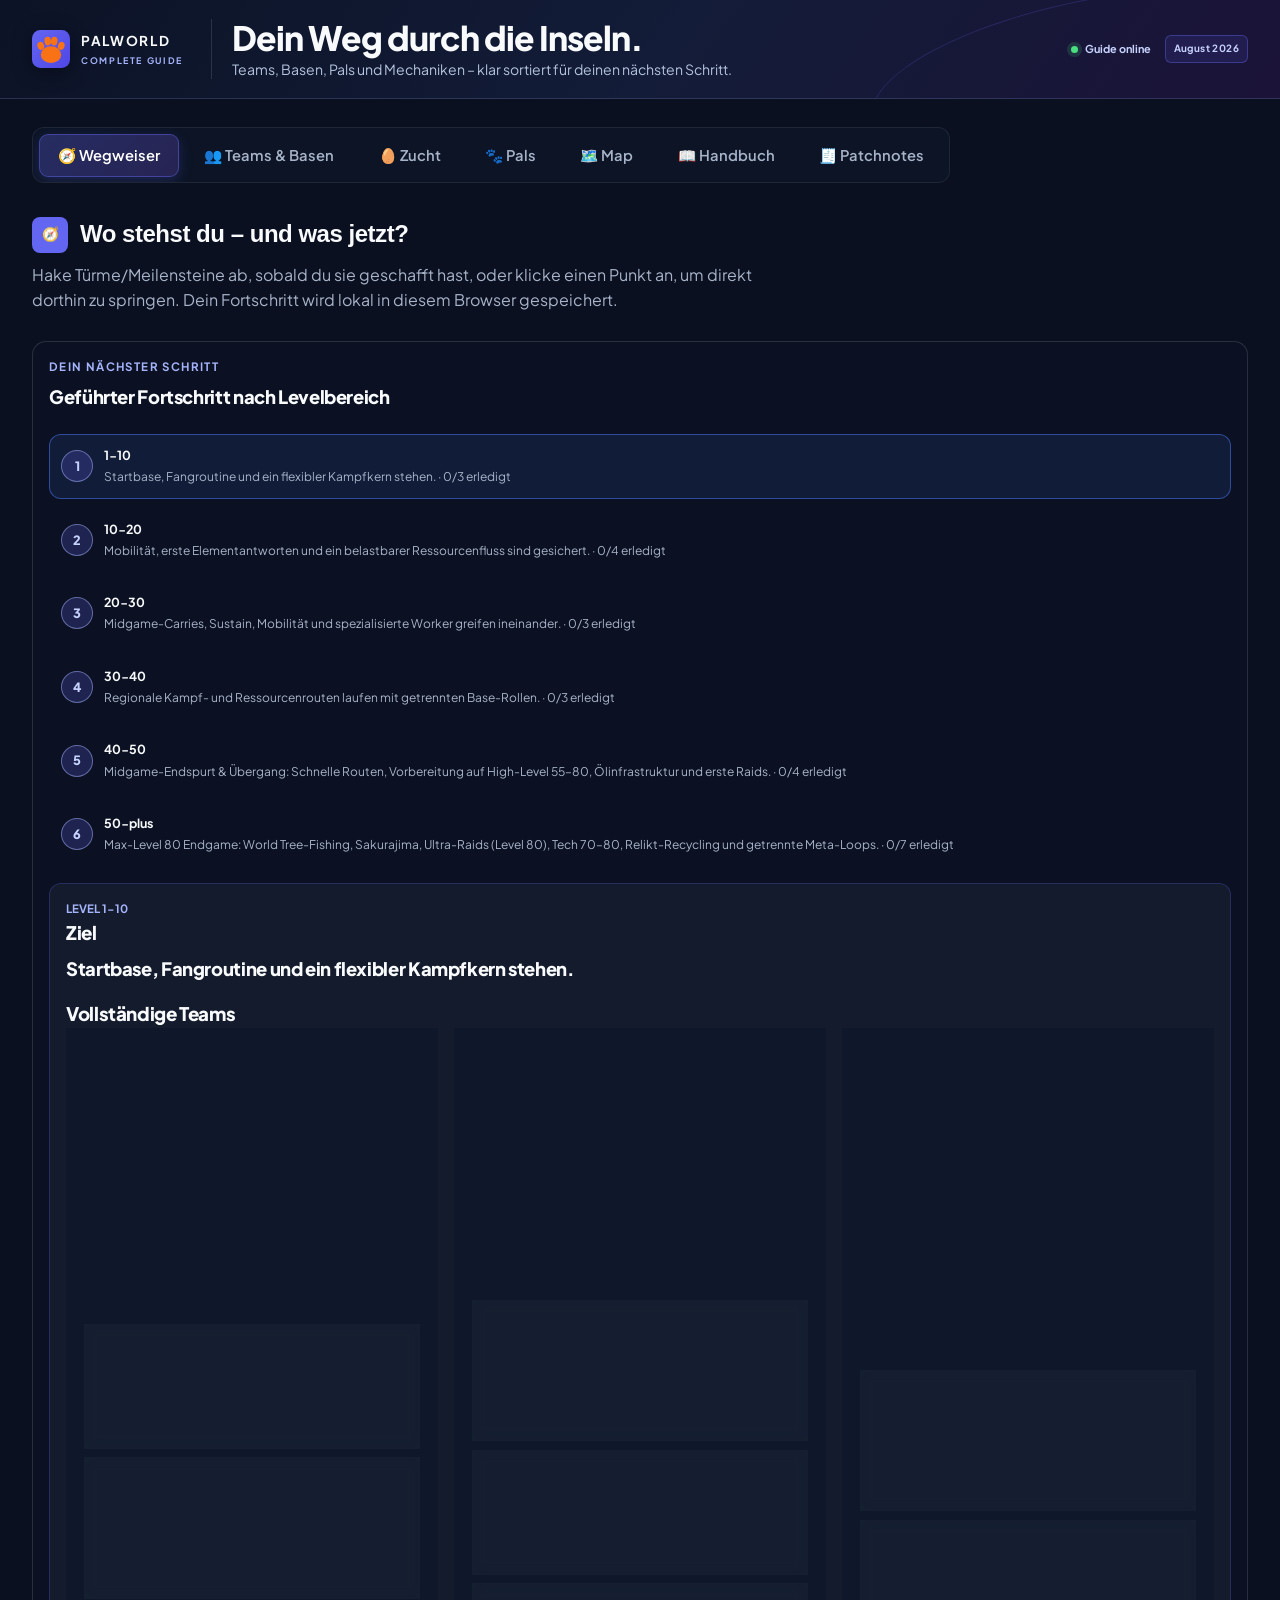
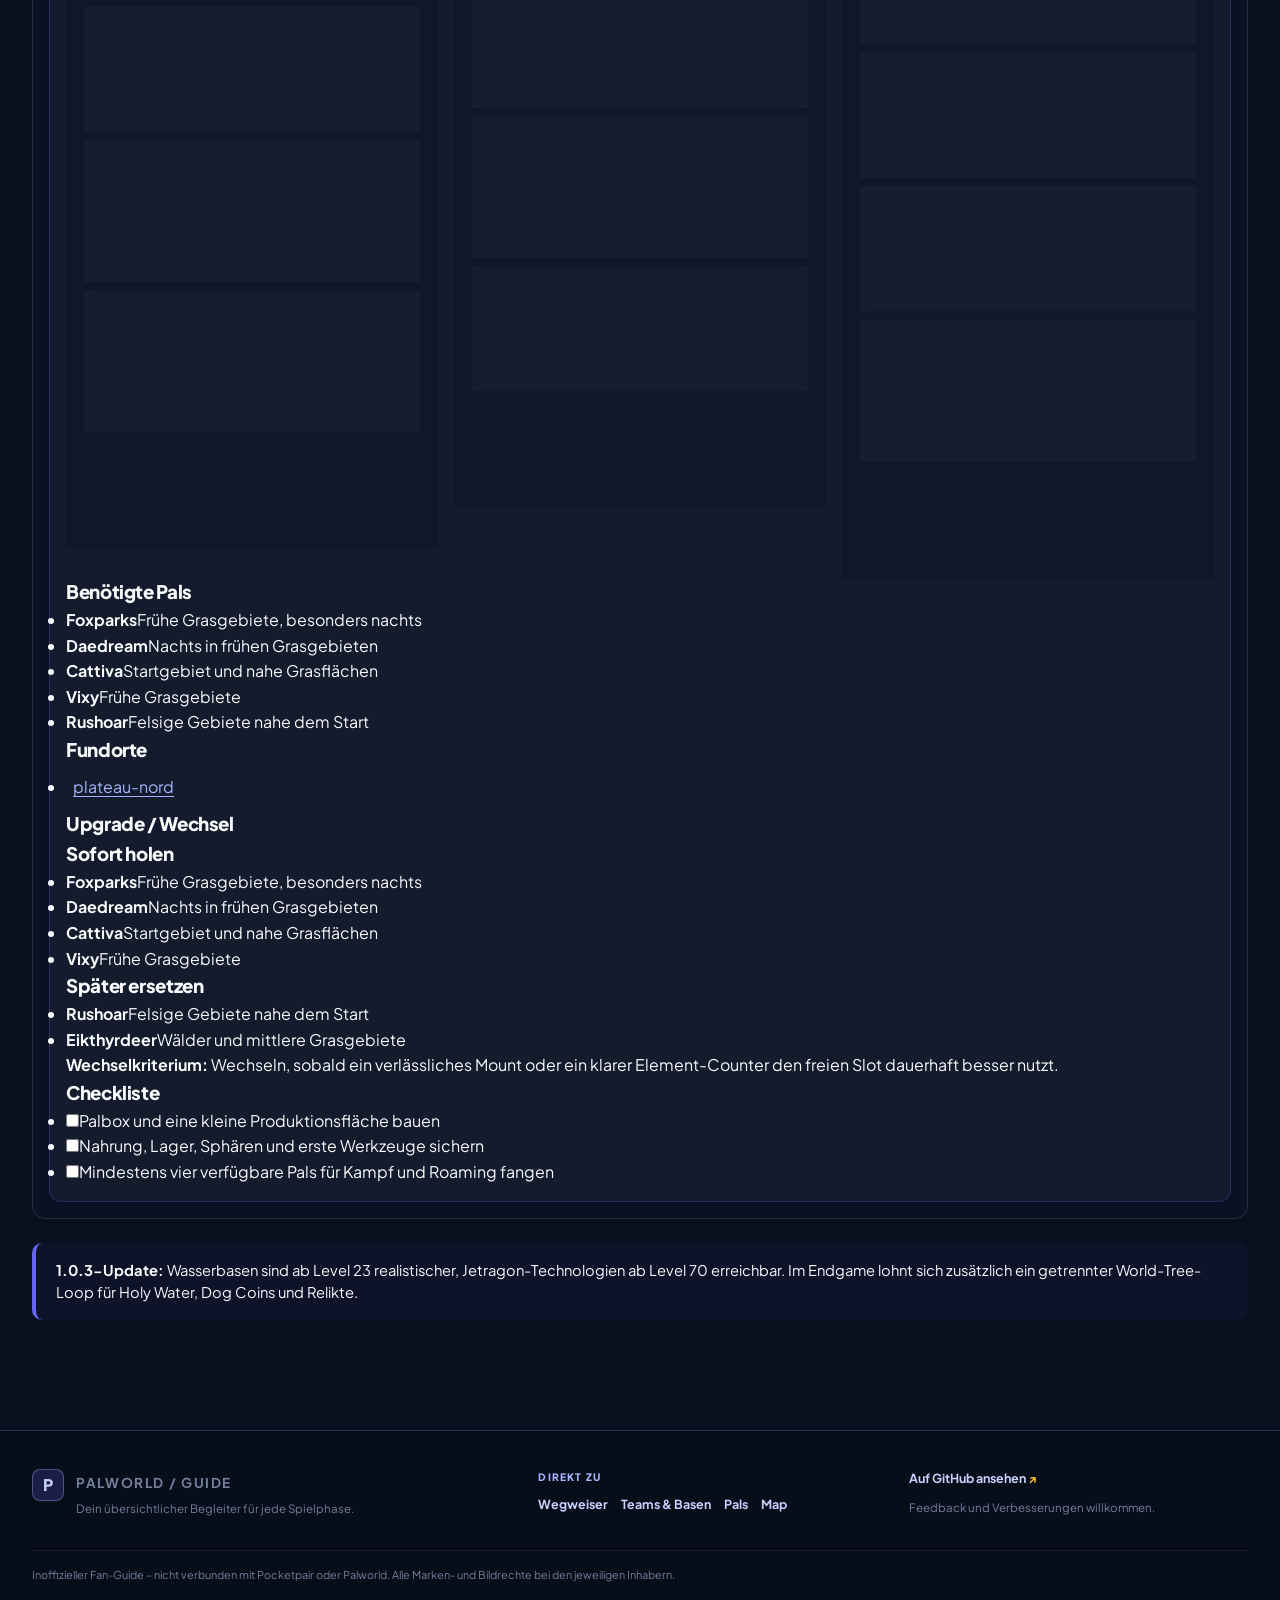
==== commit e0cb71f1: "feat: add Pal database module and expand resource documentation in index.html" ====
--- a/index.html
+++ b/index.html
@@ -286,7 +286,7 @@
                         </table>
                     </div>
                 </section>
-                <div class="callout callout-info resource-meta-update"><strong>World Tree Holy Water:</strong> Seit 1.0.3 ist es nicht mehr nur eine aktive Farm. Expeditionen, World-Tree-Fischen und große Fischteiche erzeugen es passiv; Ancient Relics gehen ab Tech 74 in den Ancient Relic Recycler und liefern so indirekt Ancient Civilization Cores. Für Dog Coins bleibt der Dusty-Ravine-Mimog-Loop eine optionale Endgame-Spezialroute.</div>
+                <div class="callout callout-info resource-meta-update"><strong>World Tree Holy Water &amp; Antike Forschung:</strong> Seit 1.0.3 ist Holy Water nicht mehr nur eine aktive Farm: Expeditionen, World-Tree-Fischen und große Fischteiche erzeugen es passiv. <strong>Ancient Pal Manuscripts</strong> für das Pal Labor Research Lab stammen exklusiv aus High-Risk-Expeditionen (Pal Expedition Station Lv 15); <strong>Ancient Technical Manuals</strong> für Antike Tech-Punkte farmt man per Truhen-Run in Dungeons und den 3 Wildlife Sanctuaries. Ancient Relics gehen ab Tech 74 in den Ancient Relic Recycler und liefern so indirekt Ancient Civilization Cores. Für Dog Coins bleibt der Dusty-Ravine-Mimog-Loop eine optionale Endgame-Spezialroute.</div>
                 <section class="resource-route-guide" aria-labelledby="dogCoinFarmTitle">
                     <p class="section-eyebrow">ENDGAME · FARMROUTE</p>
                     <h2 id="dogCoinFarmTitle">Dog-Coin-Farm 1.0.3</h2>
@@ -434,6 +434,18 @@
                                     <td>+10 permanent auf den versteckten HP-/Attack-/Defense-Talent-Wert des Pals</td>
                                     <td>Endgame-Boss-Drops (Moon Lord, Bellanoir Libero, Blazamut Ryu, Hartalis, Xenolord ~33%), Arena-Shop (100 Battle Tickets), Medal Merchant (200 Dog Coins)</td>
                                     <td>Cap 100 pro Stat → max. 10 Früchte je Statwert und Pal</td>
+                                </tr>
+                                <tr>
+                                    <td class="hb-name">Ancient Pal Manuscript<br><small style="color:var(--text-tertiary)">(Expedition)</small></td>
+                                    <td>Forschungswährung im <strong>Pal Labor Research Lab</strong> für permanente Basis- und Worker-Buffs</td>
+                                    <td>Exklusiv aus der <strong>Pal Expedition Station</strong> (ab Level 15); High-Risk-Routen liefern die höchsten Erträge. Droppt <em>nicht</em> von Bossen oder beim Schlachten!</td>
+                                    <td>Kein Cap – fortlaufender Forschungsbaum</td>
+                                </tr>
+                                <tr>
+                                    <td class="hb-name">Ancient Technical Manual<br><small style="color:var(--text-tertiary)">(Tech-Punkte)</small></td>
+                                    <td>Gewährt beim Benutzen <strong>Antike Technologie-Punkte</strong> für violette Tech-Bäume</td>
+                                    <td>Endboss-Kisten in High-Level-Dungeons sowie Kisten auf den drei <strong>Wildlife Sanctuaries</strong> (Inseln 1–3 mit Flug-Mount abfliegen)</td>
+                                    <td>Verbrauchsobjekt</td>
                                 </tr>
                             </tbody>
                         </table>
